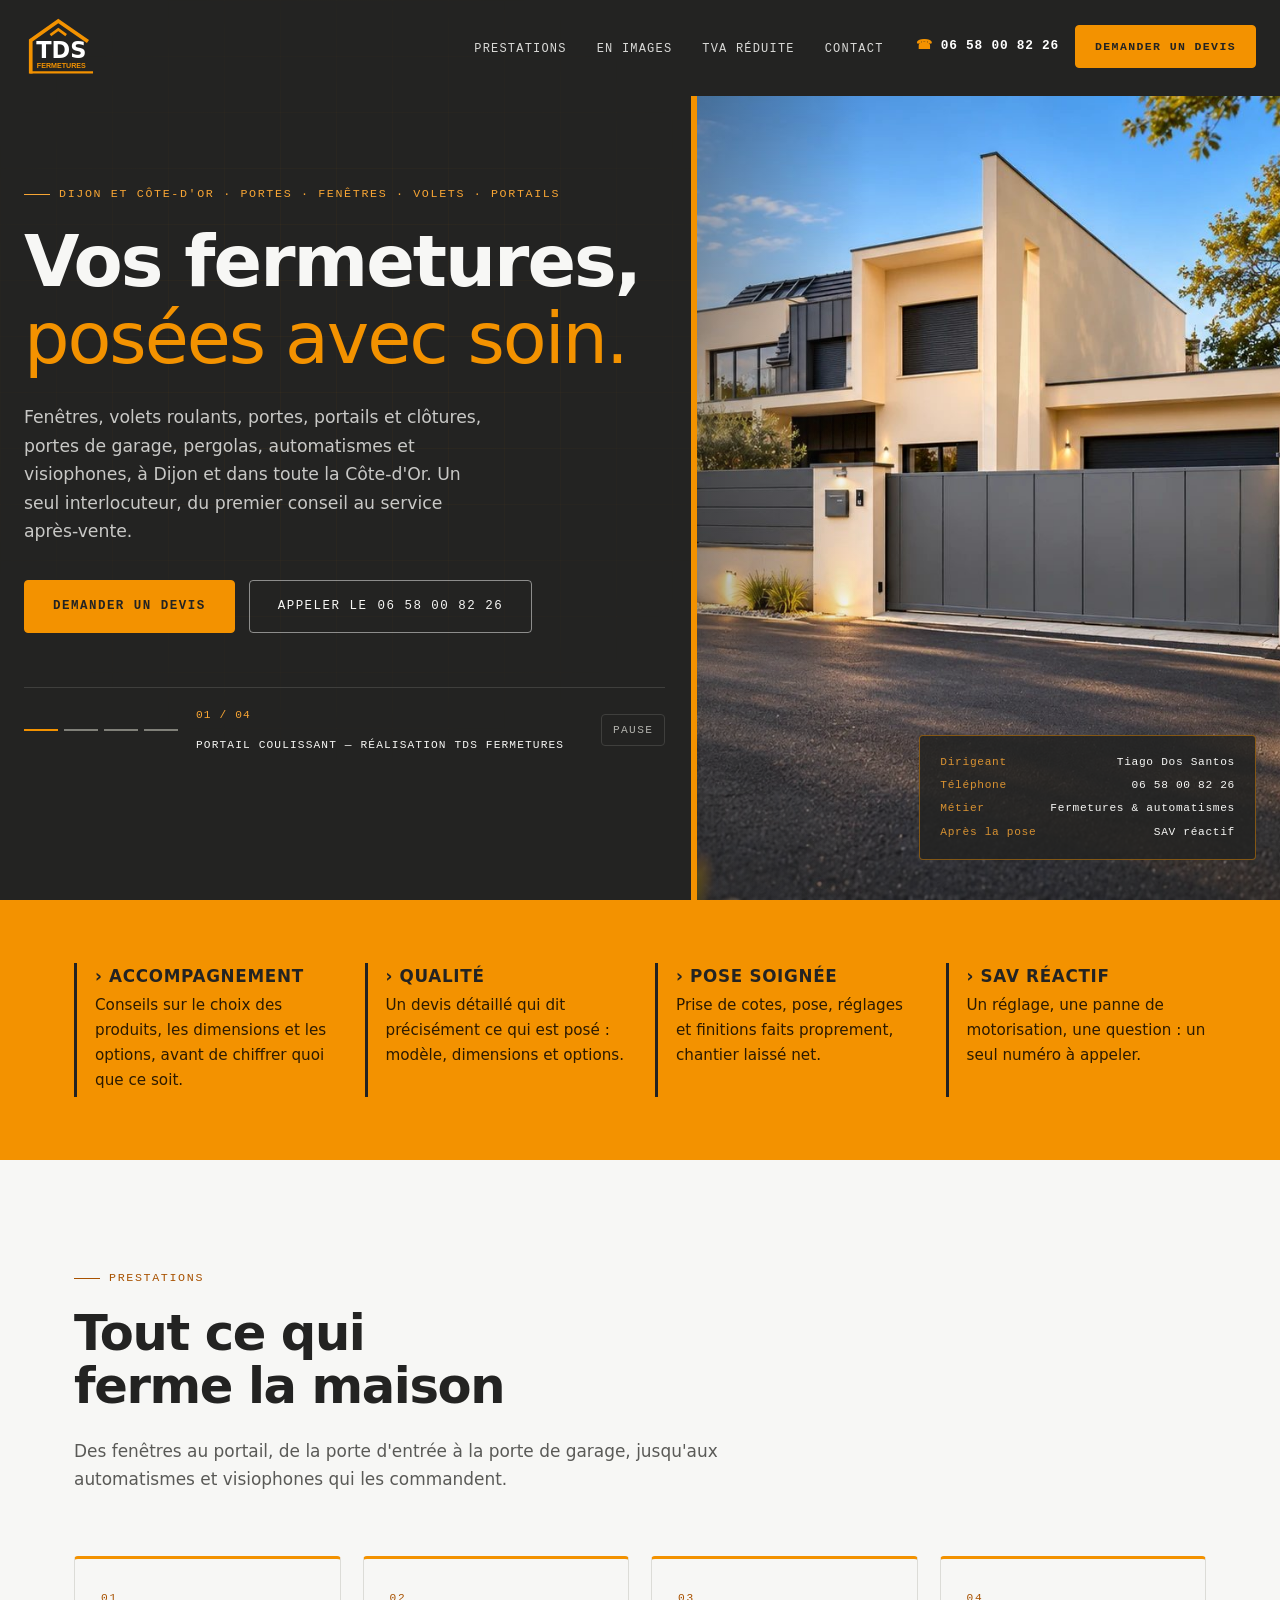
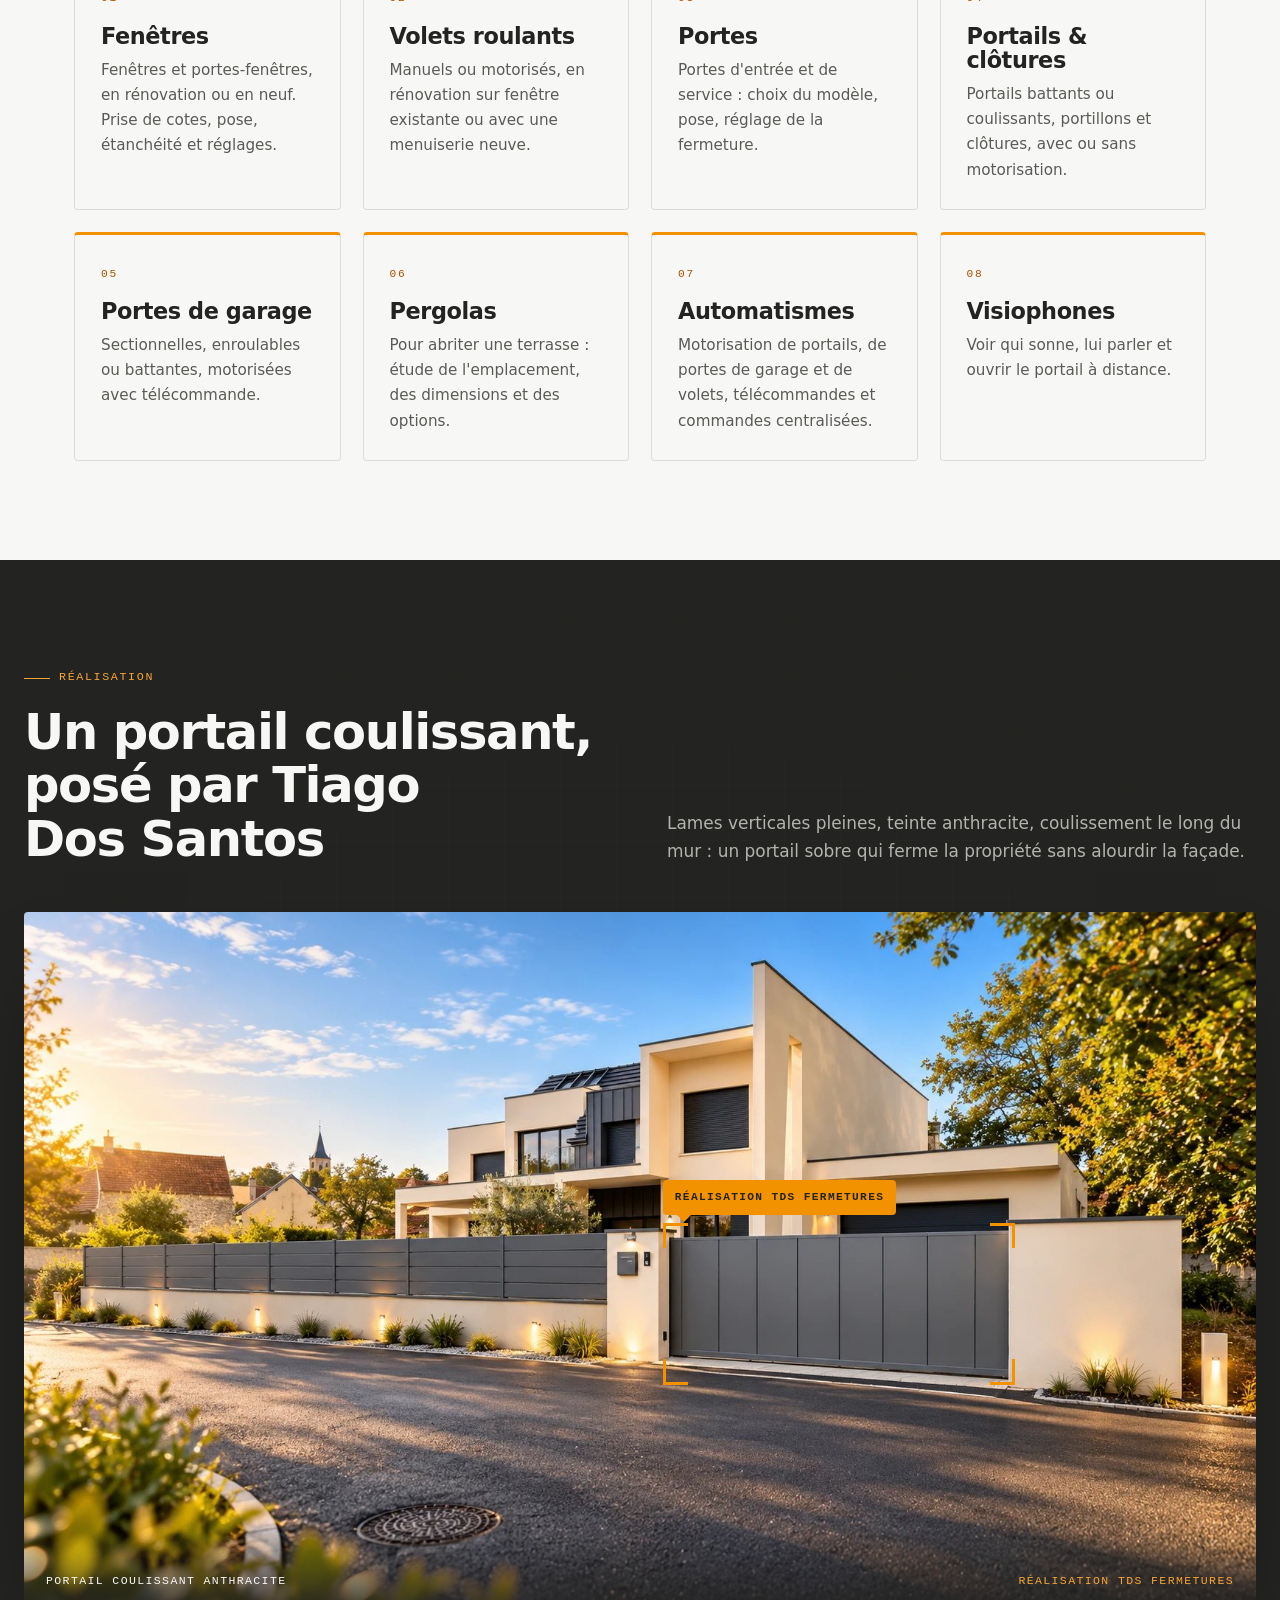
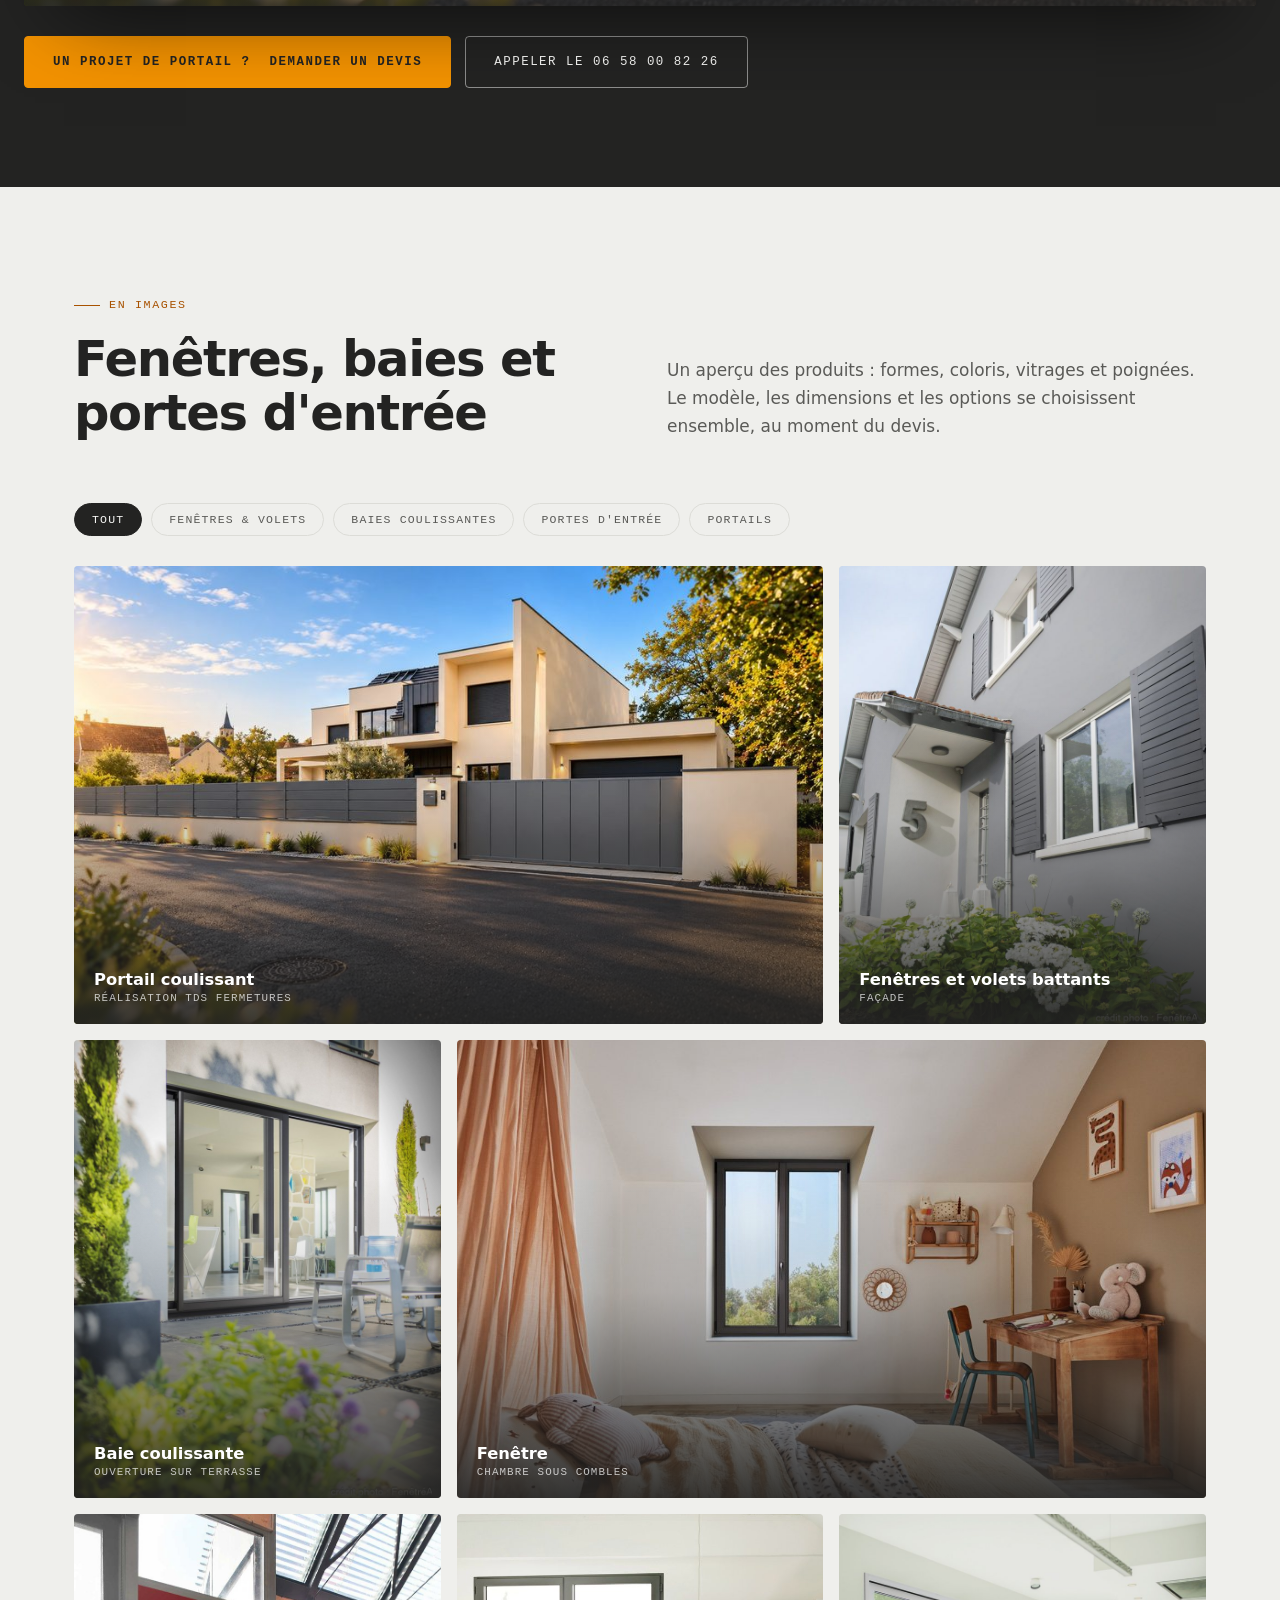
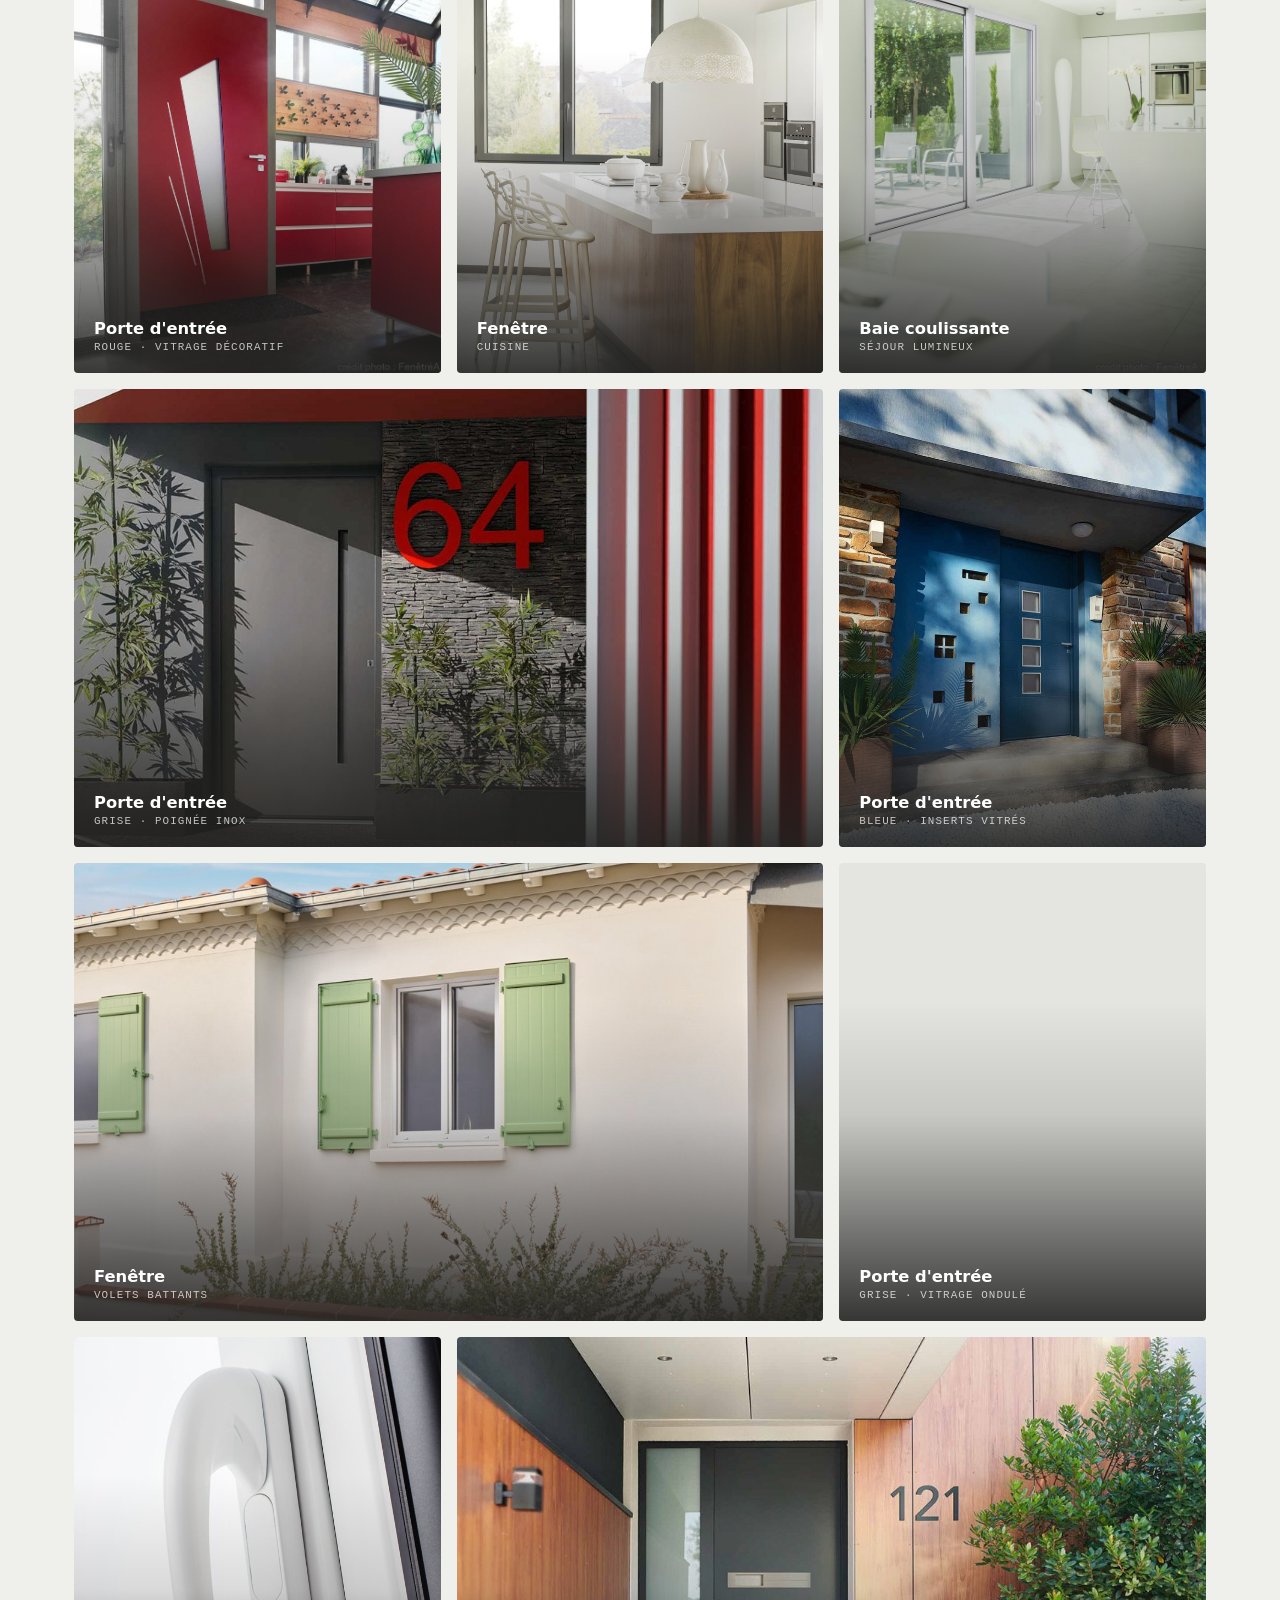
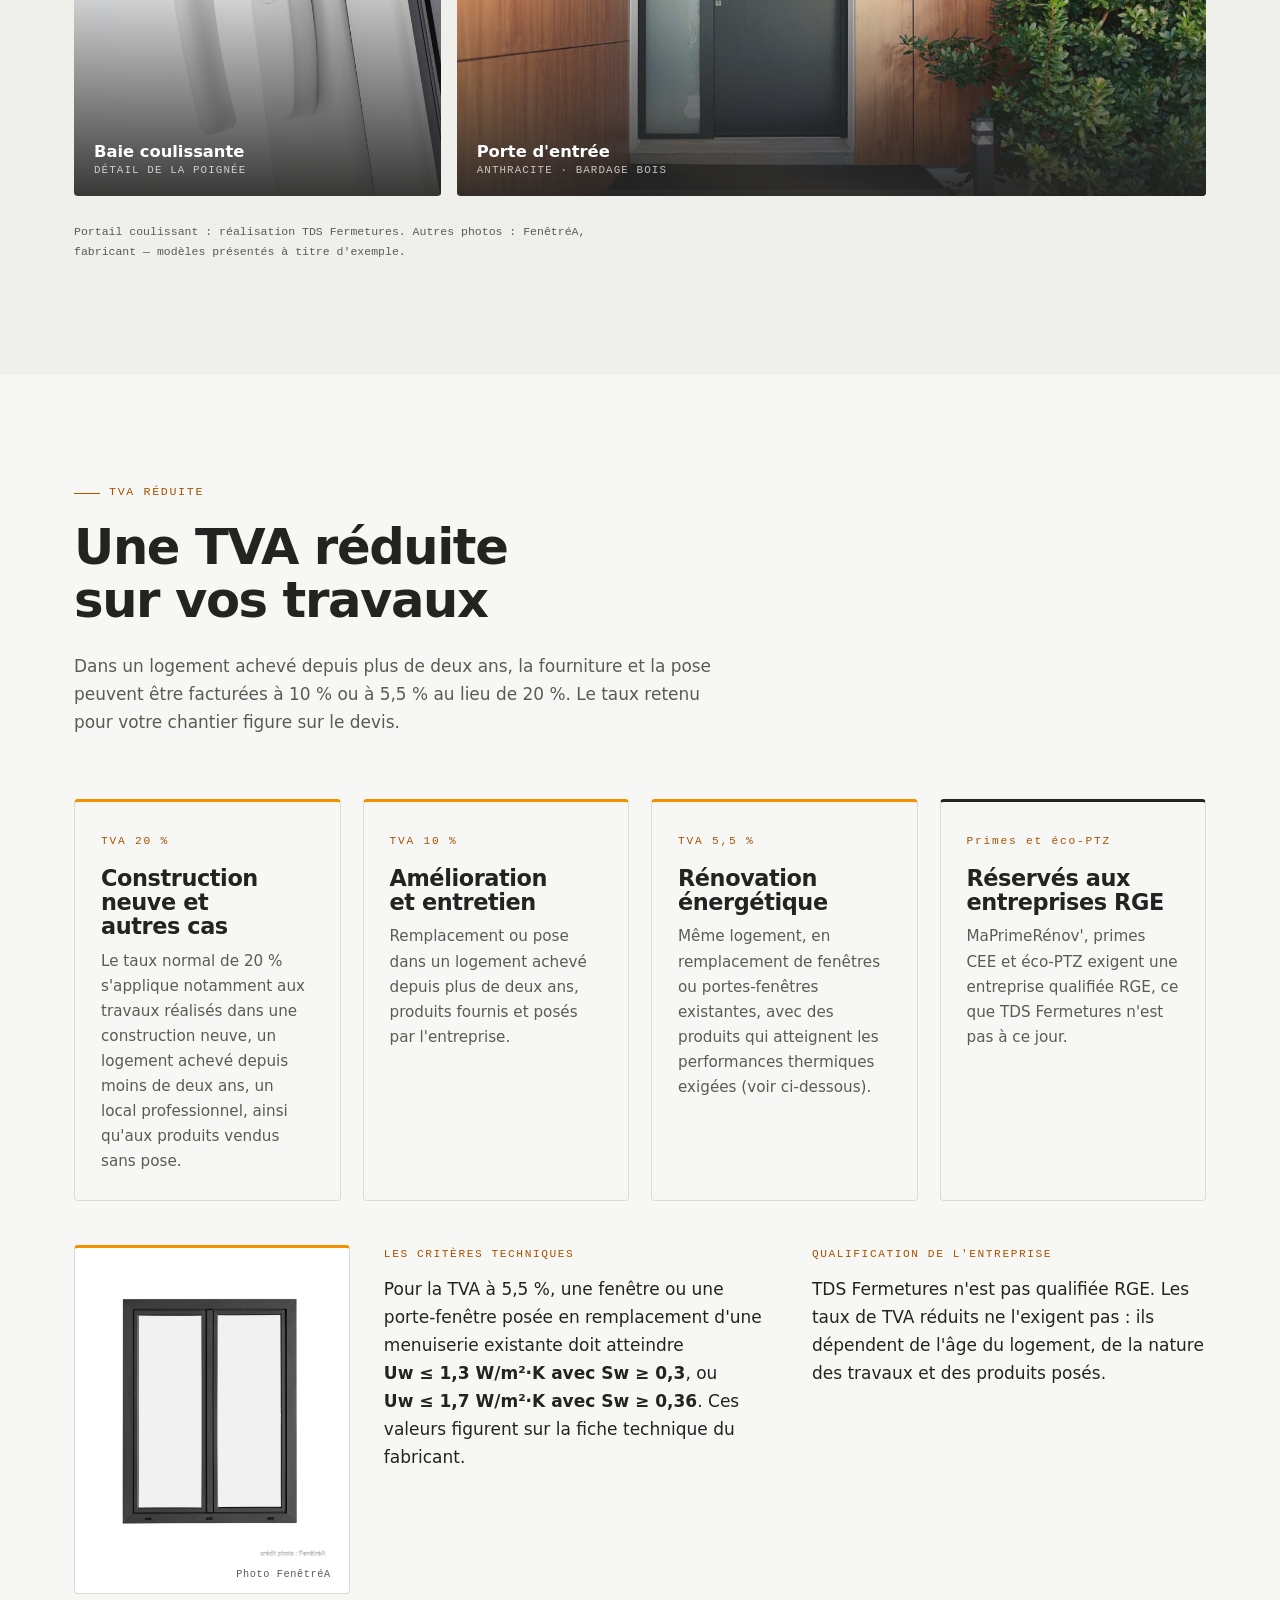
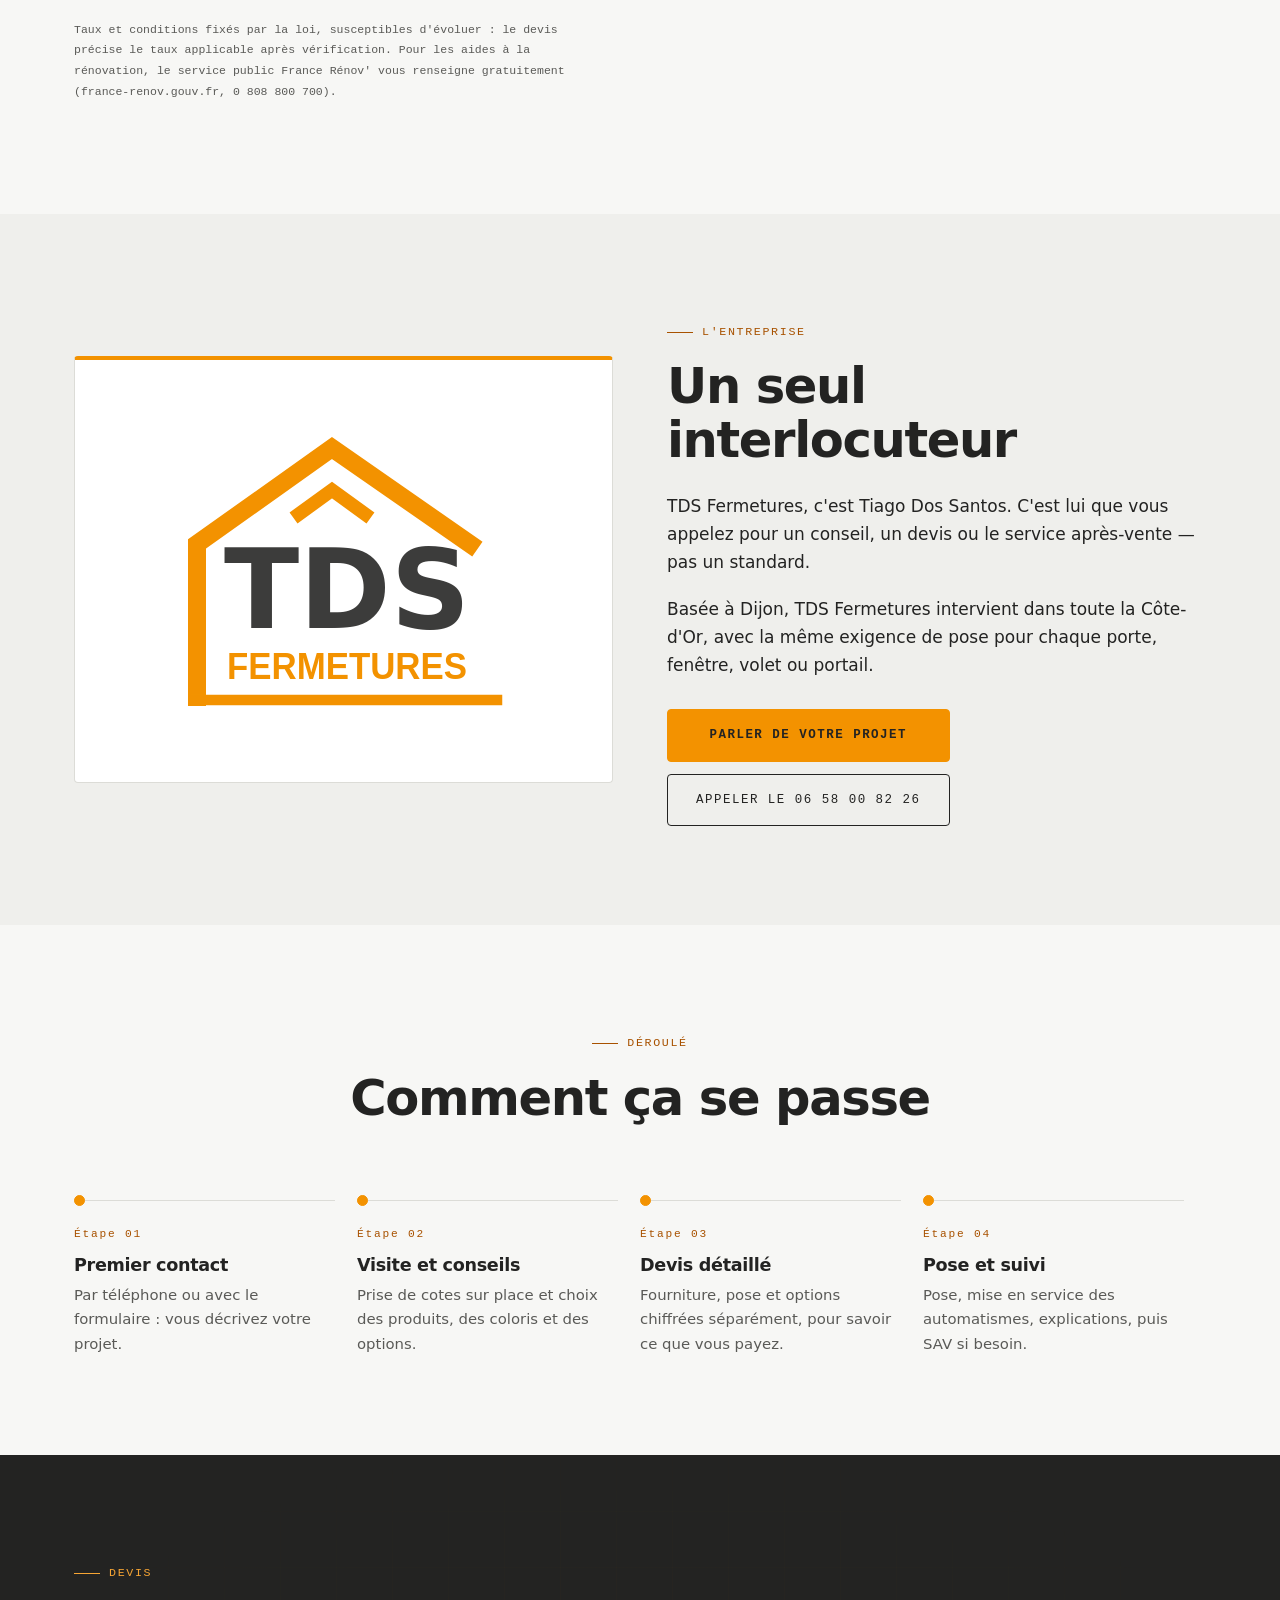
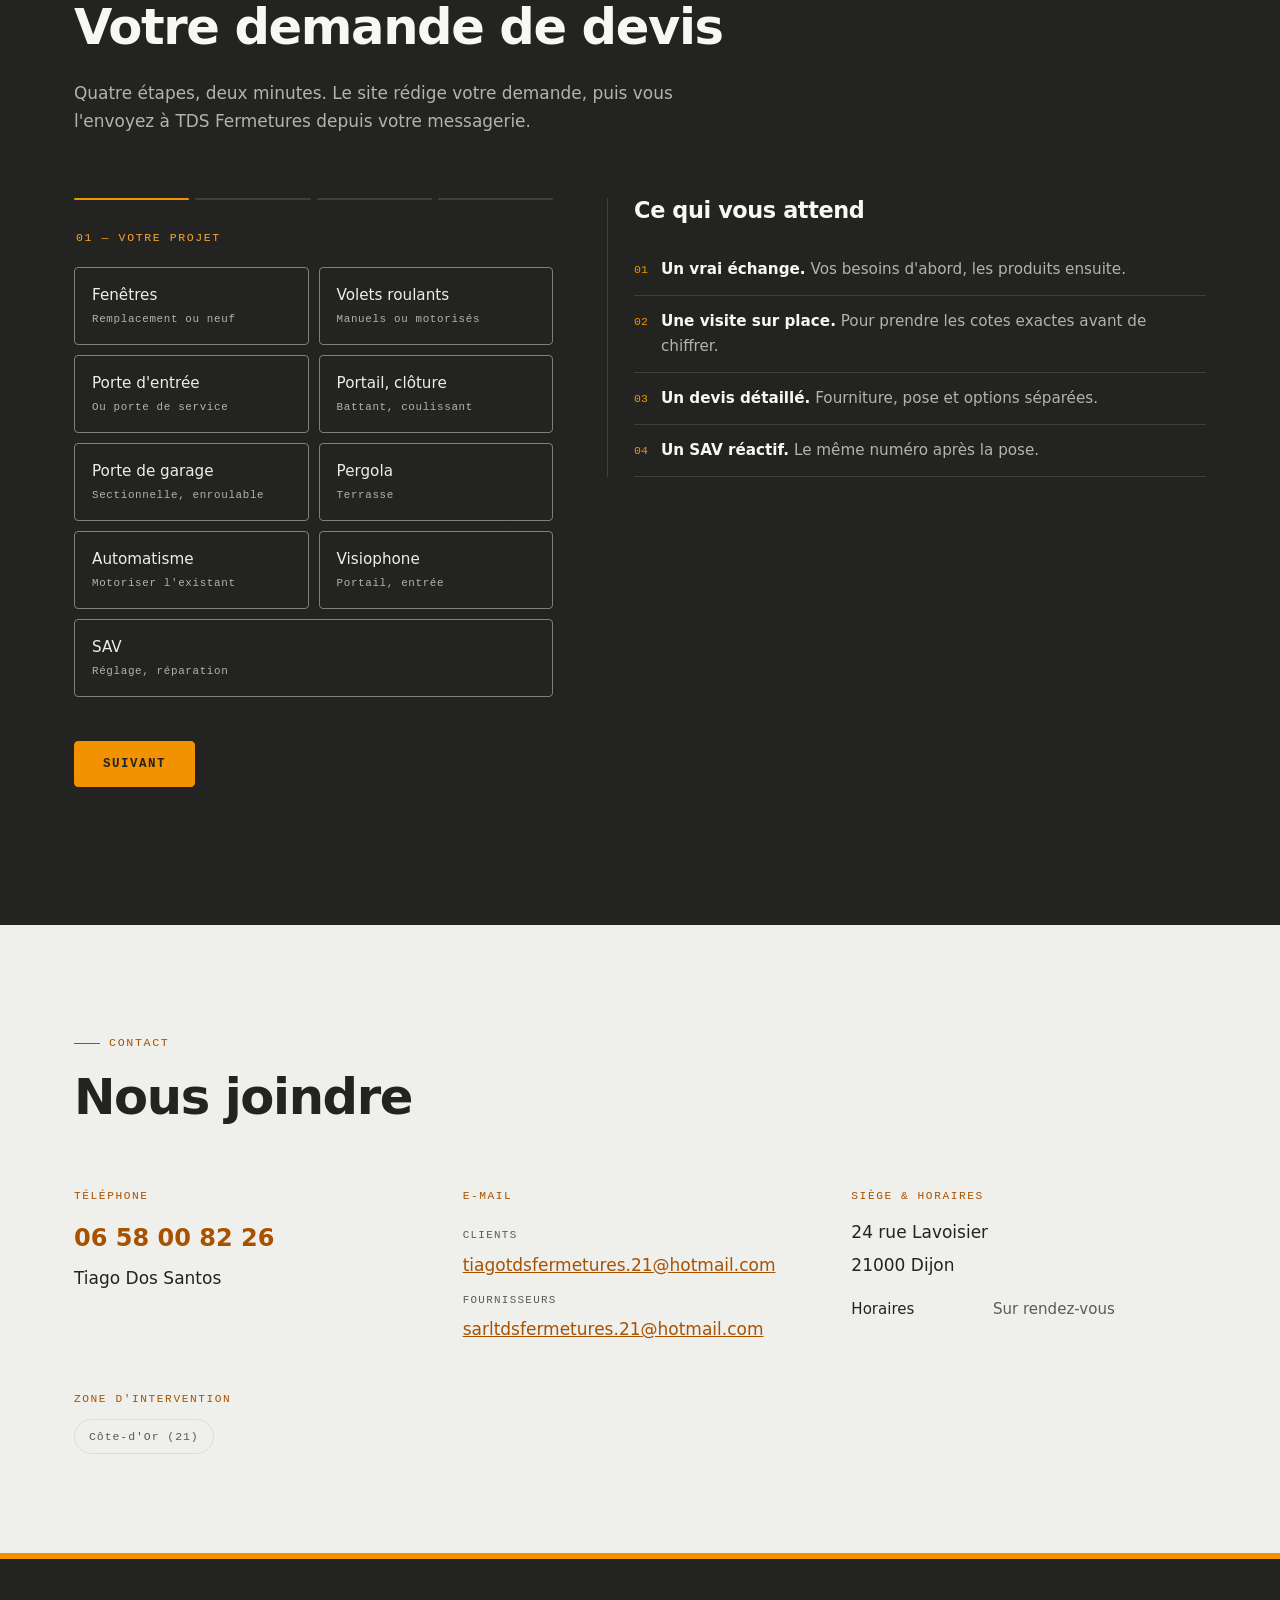
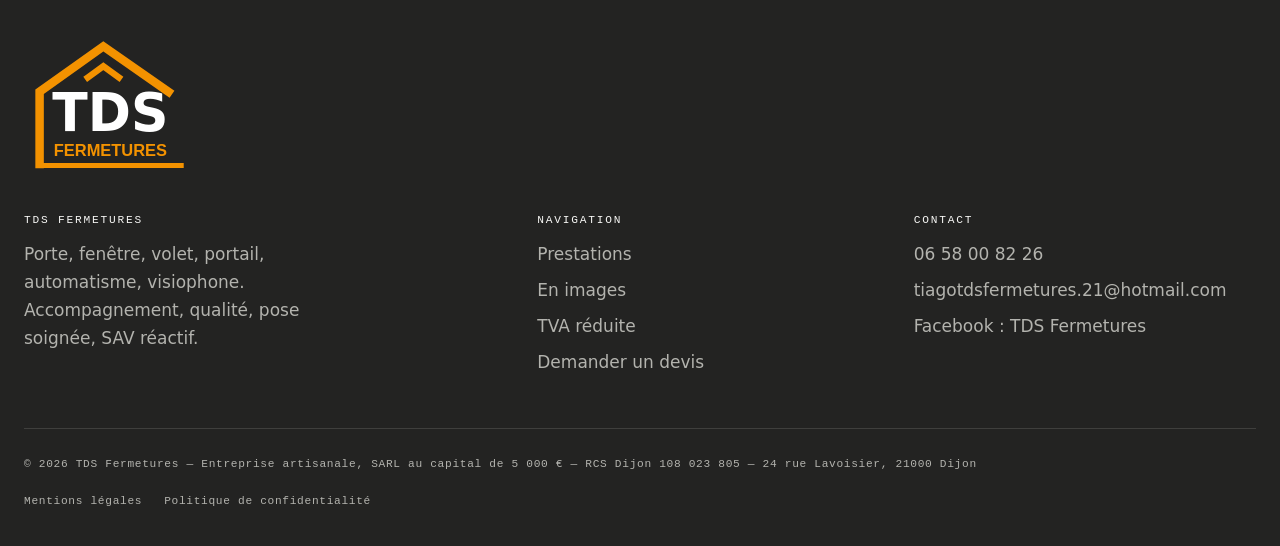
==== index.html @ c4297416 "Site TDS Fermetures Site vitrine statique (HTML, CSS, JavaScript, sans dépendances), repris du dossi" ====
<!DOCTYPE html>
<html lang="fr">
<head>
<meta charset="UTF-8">
<!-- Aucune ressource tierce : scripts, styles et images viennent du site.
     Si un service d'envoi du devis est réactivé (main.js, serviceEnvoi),
     ajouter son adresse à connect-src. -->
<meta http-equiv="Content-Security-Policy" content="default-src 'none'; script-src 'self'; style-src 'self' 'unsafe-inline'; img-src 'self'; connect-src 'self'; base-uri 'none'; form-action 'self'; object-src 'none'">
<meta name="viewport" content="width=device-width, initial-scale=1.0">
<title>Fenêtres, volets, portes et portails à Dijon | TDS Fermetures</title>
<meta name="description" content="Pose de fenêtres, volets roulants, portes, portails et automatismes à Dijon et en Côte-d'Or. Visite sur place et devis détaillé. Tél. 06 58 00 82 26.">
<link rel="canonical" href="https://thibaultlbrt21-glitch.github.io/Template-sites-internets/tds-fermetures/">
<meta property="og:type" content="website">
<meta property="og:site_name" content="TDS Fermetures">
<meta property="og:title" content="TDS Fermetures — Fenêtres, volets, portes et portails à Dijon et en Côte-d'Or">
<meta property="og:description" content="Pose de fenêtres, volets, portes, portails et automatismes à Dijon et en Côte-d'Or. Devis au 06 58 00 82 26.">
<meta property="og:locale" content="fr_FR">
<meta property="og:url" content="https://thibaultlbrt21-glitch.github.io/Template-sites-internets/tds-fermetures/">
<meta property="og:image" content="https://thibaultlbrt21-glitch.github.io/Template-sites-internets/tds-fermetures/assets/images/partage.jpg">
<meta property="og:image:width" content="1200">
<meta property="og:image:height" content="630">
<meta property="og:image:alt" content="TDS Fermetures, Dijon et Côte-d'Or : portail coulissant posé par l'entreprise. 06 58 00 82 26">
<meta name="twitter:card" content="summary_large_image">
<meta name="theme-color" content="#F39200">
<link rel="icon" href="assets/favicon.svg" type="image/svg+xml">
<link rel="apple-touch-icon" href="assets/apple-touch-icon.png">
<link rel="stylesheet" href="assets/css/style.css">
<!-- Sans JavaScript, les blocs qui apparaissent au défilement restent visibles. -->
<noscript><style>.apparait{opacity:1;transform:none}.hero__repere,.devis__pied,.devis__jauge,#formDevis .volet,.burger{display:none}</style></noscript>

<script type="application/ld+json">
{
  "@context": "https://schema.org",
  "@type": "HomeAndConstructionBusiness",
  "name": "TDS Fermetures",
  "description": "Pose de fenêtres, volets roulants, portes, portails et clôtures, portes de garage, pergolas, automatismes et visiophones.",
  "legalName": "TDS FERMETURES",
  "url": "https://thibaultlbrt21-glitch.github.io/Template-sites-internets/tds-fermetures/",
  "logo": "https://thibaultlbrt21-glitch.github.io/Template-sites-internets/tds-fermetures/assets/logo/tds-fermetures.svg",
  "image": "https://thibaultlbrt21-glitch.github.io/Template-sites-internets/tds-fermetures/assets/images/partage.jpg",
  "telephone": "+33658008226",
  "email": "tiagotdsfermetures.21@hotmail.com",
  "vatID": "FR53108023805",
  "address": {
    "@type": "PostalAddress",
    "streetAddress": "24 rue Lavoisier",
    "postalCode": "21000",
    "addressLocality": "Dijon",
    "addressCountry": "FR"
  },
  "areaServed": { "@type": "AdministrativeArea", "name": "Côte-d'Or" },
  "sameAs": ["https://www.facebook.com/share/19ZKpWqVXY/"]
}
</script>
</head>
<body>
<a class="skip-link" href="#principal">Aller au contenu principal</a>

<!-- ===================== EN-TÊTE ===================== -->
<header class="entete" id="entete">
  <div class="wrap-large nav">
    <a href="#principal" class="marque" aria-label="TDS Fermetures — accueil">
      <!-- Logo en ligne : « TDS » prend la couleur du texte de l'en-tête
           (blanc sur la photo, anthracite une fois l'en-tête posé). -->
      <svg class="marque__logo" viewBox="0 0 240 196" aria-hidden="true" focusable="false">
        <g fill="none" stroke="#F39200" stroke-linejoin="miter" stroke-linecap="square">
          <path d="M22 182 V80 L112 16 L204 80" stroke-width="12"/>
          <path d="M90 60 L112 44 L134 60" stroke-width="9"/>
          <path d="M22 184 H222" stroke-width="7"/>
        </g>
        <text x="40" y="136" textLength="164" lengthAdjust="spacingAndGlyphs" font-family="'Arial Black','Segoe UI Black',Impact,system-ui,sans-serif" font-weight="900" font-size="74" fill="currentColor">TDS</text>
        <text x="42" y="170" textLength="160" lengthAdjust="spacingAndGlyphs" font-family="Arial,'Segoe UI',system-ui,sans-serif" font-weight="800" font-size="24" fill="#F39200">FERMETURES</text>
      </svg>
      <span class="sr-only" data-cms="marque.nom">TDS Fermetures</span>
    </a>

    <nav class="nav-principale" aria-label="Navigation principale">
    <ul class="nav-liens">
      <li><a href="#prestations">Prestations</a></li>
      <li><a href="#chantiers">En images</a></li>
      <li><a href="#aides">TVA réduite</a></li>
      <li><a href="#infos">Contact</a></li>
    </ul>
    </nav>

    <div class="nav-actions">
      <a href="tel:+33658008226" class="entete__tel" data-cms="infos.telephone" data-cms-lien="tel">06 58 00 82 26</a>
      <a href="#devis" class="btn btn--sm btn--plein">Demander un devis</a>
      <button class="burger" id="burger" aria-label="Ouvrir le menu" aria-expanded="false" aria-controls="menuMobile">
        <span></span><span></span><span></span>
      </button>
    </div>
  </div>
</header>

<nav class="menu-mobile" id="menuMobile" aria-label="Menu">
  <button class="menu-mobile__fermer" id="fermerMenu">Fermer</button>
  <ul>
    <li><a href="#prestations">Prestations</a></li>
    <li><a href="#chantiers">En images</a></li>
    <li><a href="#aides">TVA réduite</a></li>
    <li><a href="#devis">Devis</a></li>
    <li><a href="#infos">Contact</a></li>
  </ul>
  <a href="#devis" class="btn btn--plein">Demander un devis</a>
  <a href="tel:+33658008226" class="btn btn--clair">Appeler le 06 58 00 82 26</a>
</nav>

<main id="principal">

  <!-- ===================== HERO ===================== -->
  <section class="hero" id="accueil">
    <div class="hero__cadre">
      <div class="grille-plan" aria-hidden="true"></div>

      <!-- Photos de l'accueil, en fondu enchaîné (content/site.json,
           hero.photos). Seule la première se charge avec la page. -->
      <div class="hero__visuel">
        <div class="hero__photos" data-cms-list="hero.photos">
          <figure class="hero__photo est-active" data-legende="Portail coulissant — réalisation TDS Fermetures">
            <img src="assets/images/realisation-portail-coulissant.jpg" alt="Portail coulissant anthracite à lames verticales posé par TDS Fermetures devant une maison contemporaine" style="object-position: 66% 50%;" fetchpriority="high" decoding="async">
          </figure>
          <figure class="hero__photo" data-legende="Fenêtres et volets battants" data-credit="Photo FenêtréA">
            <img data-src="assets/images/fenetre-facade-grise.jpg" alt="Façade grise, fenêtres blanches et volets battants anthracite" decoding="async">
          </figure>
          <figure class="hero__photo" data-legende="Baie coulissante" data-credit="Photo FenêtréA">
            <img data-src="assets/images/baie-coulissante-terrasse.jpg" alt="Grande baie coulissante ouverte sur une terrasse" decoding="async">
          </figure>
          <figure class="hero__photo" data-legende="Porte d'entrée" data-credit="Photo FenêtréA">
            <img data-src="assets/images/porte-grise-vitrage.jpg" alt="Porte d'entrée grise à vitrage ondulé, vue depuis l'intérieur" decoding="async">
          </figure>
        </div>
      </div>

      <div class="wrap-large hero__contenu">
        <span class="annot" data-cms="hero.surtitre">Dijon et Côte-d'Or · Portes · Fenêtres · Volets · Portails</span>
        <h1 id="titrePrincipal" tabindex="-1">
          <span data-cms="hero.titre_1">Vos fermetures,</span>
          <span class="fin" data-cms="hero.titre_2">posées avec soin.</span>
        </h1>
        <p class="hero__texte" data-cms="hero.texte">
          Fenêtres, volets roulants, portes, portails et clôtures, portes de
          garage, pergolas, automatismes et visiophones, à Dijon et dans toute la
          Côte-d'Or. Un seul interlocuteur, du premier conseil au service après-vente.
        </p>
        <div class="hero__actions">
          <a href="#devis" class="btn btn--plein">Demander un devis</a>
          <a href="tel:+33658008226" class="btn btn--clair">Appeler le <span data-cms="infos.telephone">06 58 00 82 26</span></a>
        </div>

        <!-- Repère du diaporama : une jauge par photo, comme celle du devis. -->
        <div class="hero__repere" id="repereAccueil">
          <div class="hero__jauge" role="group" aria-label="Choisir la photo affichée"></div>
          <p class="hero__legende" aria-live="polite">
            <span class="hero__legende-num">01 / 04</span>
            <span class="hero__legende-texte">Portail coulissant — réalisation TDS Fermetures</span>
            <span class="hero__legende-credit" hidden></span>
          </p>
          <button type="button" class="hero__pause">Pause</button>
        </div>
      </div>

      <aside class="cartouche" aria-label="Fiche de l'entreprise">
        <dl>
          <dt>Dirigeant</dt><dd data-cms="cartouche.dirigeant">Tiago Dos Santos</dd>
          <dt>Téléphone</dt><dd data-cms="infos.telephone">06 58 00 82 26</dd>
          <dt>Métier</dt><dd data-cms="cartouche.metier">Fermetures &amp; automatismes</dd>
          <dt>Après la pose</dt><dd data-cms="cartouche.sav">SAV réactif</dd>
        </dl>
      </aside>

    </div>
  </section>

  <!-- ===================== ENGAGEMENTS ===================== -->
  <!-- Les quatre mots de la carte de visite. -->
  <section class="section section--orange" id="engagements" aria-labelledby="titreEngagements">
    <div class="wrap">
      <h2 class="sr-only" id="titreEngagements">Nos engagements</h2>
      <div class="engagements apparait" data-cms-list="engagements">
        <div class="engagement">
          <h3>Accompagnement</h3>
          <p>Conseils sur le choix des produits, les dimensions et les options, avant de chiffrer quoi que ce soit.</p>
        </div>
        <div class="engagement">
          <h3>Qualité</h3>
          <p>Un devis détaillé qui dit précisément ce qui est posé : modèle, dimensions et options.</p>
        </div>
        <div class="engagement">
          <h3>Pose soignée</h3>
          <p>Prise de cotes, pose, réglages et finitions faits proprement, chantier laissé net.</p>
        </div>
        <div class="engagement">
          <h3>SAV réactif</h3>
          <p>Un réglage, une panne de motorisation, une question : un seul numéro à appeler.</p>
        </div>
      </div>
    </div>
  </section>

  <!-- ===================== PRESTATIONS ===================== -->
  <section class="section" id="prestations">
    <div class="wrap">
      <div class="tete">
        <span class="annot apparait">Prestations</span>
        <h2 class="apparait d1" data-cms="prestations.titre">Tout ce qui ferme la maison</h2>
        <p class="apparait d1" data-cms="prestations.texte">
          Des fenêtres au portail, de la porte d'entrée à la porte de garage,
          jusqu'aux automatismes et visiophones qui les commandent.
        </p>
      </div>

      <div class="metiers metiers--quatre apparait d1" data-cms-list="prestations.liste">
        <article class="metier" data-tilt>
          <div class="metier__profondeur">
            <span class="metier__num">01</span>
            <h3>Fenêtres</h3>
            <p>Fenêtres et portes-fenêtres, en rénovation ou en neuf. Prise de cotes, pose, étanchéité et réglages.</p>
          </div>
        </article>
        <article class="metier" data-tilt>
          <div class="metier__profondeur">
            <span class="metier__num">02</span>
            <h3>Volets roulants</h3>
            <p>Manuels ou motorisés, en rénovation sur fenêtre existante ou avec une menuiserie neuve.</p>
          </div>
        </article>
        <article class="metier" data-tilt>
          <div class="metier__profondeur">
            <span class="metier__num">03</span>
            <h3>Portes</h3>
            <p>Portes d'entrée et de service : choix du modèle, pose, réglage de la fermeture.</p>
          </div>
        </article>
        <article class="metier" data-tilt>
          <div class="metier__profondeur">
            <span class="metier__num">04</span>
            <h3>Portails &amp; clôtures</h3>
            <p>Portails battants ou coulissants, portillons et clôtures, avec ou sans motorisation.</p>
          </div>
        </article>
        <article class="metier" data-tilt>
          <div class="metier__profondeur">
            <span class="metier__num">05</span>
            <h3>Portes de garage</h3>
            <p>Sectionnelles, enroulables ou battantes, motorisées avec télécommande.</p>
          </div>
        </article>
        <article class="metier" data-tilt>
          <div class="metier__profondeur">
            <span class="metier__num">06</span>
            <h3>Pergolas</h3>
            <p>Pour abriter une terrasse : étude de l'emplacement, des dimensions et des options.</p>
          </div>
        </article>
        <article class="metier" data-tilt>
          <div class="metier__profondeur">
            <span class="metier__num">07</span>
            <h3>Automatismes</h3>
            <p>Motorisation de portails, de portes de garage et de volets, télécommandes et commandes centralisées.</p>
          </div>
        </article>
        <article class="metier" data-tilt>
          <div class="metier__profondeur">
            <span class="metier__num">08</span>
            <h3>Visiophones</h3>
            <p>Voir qui sonne, lui parler et ouvrir le portail à distance.</p>
          </div>
        </article>
      </div>
    </div>
  </section>

  <!-- ===================== RÉALISATION ===================== -->
  <!-- Première réalisation de TDS Fermetures (portail posé et photographié
       par l'entreprise). Le panneau à lames coulisse comme un portail
       pour dévoiler la photo, puis un cadre orange désigne l'ouvrage.
       Sans JavaScript ou en mouvement réduit : la photo et le cadre
       s'affichent directement. -->
  <section class="section section--encre rea" id="realisation" aria-labelledby="titreRealisation">
    <div class="grille-plan" aria-hidden="true"></div>
    <div class="wrap-large">
      <div class="tete tete--large rea__tete">
        <div>
          <span class="annot apparait">Réalisation</span>
          <h2 class="apparait d1" id="titreRealisation" data-cms="realisation.titre">Un portail coulissant, posé par Tiago Dos Santos</h2>
        </div>
        <p class="apparait d1" data-cms="realisation.texte">
          Lames verticales pleines, teinte anthracite, coulissement le long du
          mur : un portail sobre qui ferme la propriété sans alourdir la façade.
        </p>
      </div>

      <figure class="rea__figure" id="figureRealisation">
        <div class="rea__photo">
        <img src="assets/images/realisation-portail-coulissant.jpg"
             srcset="assets/images/realisation-portail-coulissant-960.jpg 960w, assets/images/realisation-portail-coulissant.jpg 1672w"
             sizes="(max-width: 1440px) 100vw, 1392px"
             data-cms-image="realisation.image" data-cms="realisation.alt" data-cms-attr="alt"
             alt="Portail coulissant anthracite à lames verticales posé par TDS Fermetures devant une maison contemporaine"
             width="1672" height="941" loading="lazy" decoding="async">
        <div class="rea__cadre" id="cadreRealisation" style="left:52.5%;top:45.9%;width:27.3%;height:21.1%;" aria-hidden="true">
          <i></i><i></i><i></i><i></i>
          <span class="rea__etiquette" data-cms="realisation.etiquette">Réalisation TDS Fermetures</span>
        </div>
        <div class="rea__portail" aria-hidden="true">
          <span class="rea__poignee"></span>
          <span class="rea__marque">TDS Fermetures</span>
        </div>
        </div>
        <figcaption class="rea__legende">
          <span data-cms="realisation.legende">Portail coulissant anthracite</span>
          <span>Réalisation TDS Fermetures</span>
        </figcaption>
      </figure>

      <div class="rea__actions apparait">
        <a href="#devis" class="btn btn--plein"><span class="rea__cta-long">Un projet de portail ?&nbsp;</span>Demander un devis</a>
        <a href="tel:+33658008226" class="btn btn--clair">Appeler le 06 58 00 82 26</a>
      </div>
    </div>
  </section>

  <!-- ===================== EN IMAGES ===================== -->
  <!-- Photos du fabricant FenêtréA, fournies par TDS Fermetures. Ce ne sont
       pas des chantiers de l'entreprise : la mention sous la galerie le dit.
       Les photos de chantiers viendront s'ajouter dans content/site.json. -->
  <section class="section section--papier2" id="chantiers">
    <div class="wrap">
      <div class="tete tete--large">
        <div>
          <span class="annot apparait">En images</span>
          <h2 class="apparait d1" data-cms="chantiers.titre">Fenêtres, baies et portes d'entrée</h2>
        </div>
        <p class="apparait d1" data-cms="chantiers.texte">
          Un aperçu des produits : formes, coloris, vitrages et poignées. Le modèle,
          les dimensions et les options se choisissent ensemble, au moment du devis.
        </p>
      </div>

      <div class="filtres apparait d1" role="group" aria-label="Filtrer les photos">
        <button type="button" class="filtre" data-filtre="tout" aria-pressed="true">Tout</button>
        <button type="button" class="filtre" data-filtre="fermetures" aria-pressed="false">Fenêtres &amp; volets</button>
        <button type="button" class="filtre" data-filtre="coulissants" aria-pressed="false">Baies coulissantes</button>
        <button type="button" class="filtre" data-filtre="portes" aria-pressed="false">Portes d'entrée</button>
        <button type="button" class="filtre" data-filtre="exterieur" aria-pressed="false">Portails</button>
      </div>

      <div class="galerie apparait d2" id="galerie" data-cms-list="chantiers.ouvrages">
        <button type="button" data-format="paysage" class="oeuvre oeuvre--paysage" data-categorie="exterieur" data-credit="Réalisation TDS Fermetures">
          <img src="assets/images/realisation-portail-coulissant-960.jpg" alt="Portail coulissant anthracite à lames verticales posé par TDS Fermetures" style="object-position: 66% 50%;" loading="lazy" decoding="async">
          <span class="oeuvre__voile">
            <span class="oeuvre__titre">Portail coulissant</span>
            <span class="oeuvre__meta">Réalisation TDS Fermetures</span>
          </span>
        </button>
        <button type="button" data-format="portrait" class="oeuvre" data-categorie="fermetures" data-credit="Photo FenêtréA">
          <img src="assets/images/fenetre-facade-grise.jpg" alt="Façade grise, fenêtres blanches et volets battants anthracite" loading="lazy" decoding="async">
          <span class="oeuvre__voile">
            <span class="oeuvre__titre">Fenêtres et volets battants</span>
            <span class="oeuvre__meta">Façade</span>
          </span>
        </button>
        <button type="button" data-format="portrait" class="oeuvre" data-categorie="coulissants" data-credit="Photo FenêtréA">
          <img src="assets/images/baie-coulissante-terrasse.jpg" alt="Grande baie coulissante ouverte sur une terrasse fleurie" loading="lazy" decoding="async">
          <span class="oeuvre__voile">
            <span class="oeuvre__titre">Baie coulissante</span>
            <span class="oeuvre__meta">Ouverture sur terrasse</span>
          </span>
        </button>
        <button type="button" data-format="paysage" class="oeuvre oeuvre--paysage" data-categorie="fermetures" data-credit="Photo FenêtréA">
          <img src="assets/images/fenetre-chambre.jpg" alt="Fenêtre à cadre noir dans une chambre sous combles" loading="lazy" decoding="async">
          <span class="oeuvre__voile">
            <span class="oeuvre__titre">Fenêtre</span>
            <span class="oeuvre__meta">Chambre sous combles</span>
          </span>
        </button>
        <button type="button" data-format="portrait" class="oeuvre" data-categorie="portes" data-credit="Photo FenêtréA">
          <img src="assets/images/porte-rouge.jpg" alt="Porte d&#39;entrée rouge avec vitrage décoratif, vue depuis l&#39;intérieur" loading="lazy" decoding="async">
          <span class="oeuvre__voile">
            <span class="oeuvre__titre">Porte d&#39;entrée</span>
            <span class="oeuvre__meta">Rouge · vitrage décoratif</span>
          </span>
        </button>
        <button type="button" data-format="portrait" class="oeuvre" data-categorie="fermetures" data-credit="Photo FenêtréA">
          <img src="assets/images/fenetre-cuisine.jpg" alt="Fenêtre à cadre noir au-dessus d&#39;un îlot de cuisine" loading="lazy" decoding="async">
          <span class="oeuvre__voile">
            <span class="oeuvre__titre">Fenêtre</span>
            <span class="oeuvre__meta">Cuisine</span>
          </span>
        </button>
        <button type="button" data-format="paysage" class="oeuvre oeuvre--paysage" data-categorie="portes" data-credit="Photo FenêtréA">
          <img src="assets/images/porte-grise-inox.jpg" alt="Porte d&#39;entrée grise avec longue poignée inox, entrée de maison contemporaine" loading="lazy" decoding="async">
          <span class="oeuvre__voile">
            <span class="oeuvre__titre">Porte d&#39;entrée</span>
            <span class="oeuvre__meta">Grise · poignée inox</span>
          </span>
        </button>
        <button type="button" data-format="portrait" class="oeuvre" data-categorie="coulissants" data-credit="Photo FenêtréA">
          <img src="assets/images/baie-coulissante-sejour.jpg" alt="Baie coulissante blanche entre un séjour lumineux et le jardin" loading="lazy" decoding="async">
          <span class="oeuvre__voile">
            <span class="oeuvre__titre">Baie coulissante</span>
            <span class="oeuvre__meta">Séjour lumineux</span>
          </span>
        </button>
        <button type="button" data-format="portrait" class="oeuvre" data-categorie="portes" data-credit="Photo FenêtréA">
          <img src="assets/images/porte-bleue.jpg" alt="Porte d&#39;entrée bleue à petits inserts vitrés, façade en pierre" loading="lazy" decoding="async">
          <span class="oeuvre__voile">
            <span class="oeuvre__titre">Porte d&#39;entrée</span>
            <span class="oeuvre__meta">Bleue · inserts vitrés</span>
          </span>
        </button>
        <button type="button" data-format="paysage" class="oeuvre oeuvre--paysage" data-categorie="fermetures" data-credit="Photo FenêtréA">
          <img src="assets/images/fenetre-facade-volets.jpg" alt="Fenêtre blanche encadrée de volets battants verts sur une façade claire" loading="lazy" decoding="async">
          <span class="oeuvre__voile">
            <span class="oeuvre__titre">Fenêtre</span>
            <span class="oeuvre__meta">Volets battants</span>
          </span>
        </button>
        <button type="button" data-format="portrait" class="oeuvre" data-categorie="portes" data-credit="Photo FenêtréA">
          <img src="assets/images/porte-grise-vitrage.jpg" alt="Porte d&#39;entrée grise à vitrage ondulé, vue depuis l&#39;intérieur" loading="lazy" decoding="async">
          <span class="oeuvre__voile">
            <span class="oeuvre__titre">Porte d&#39;entrée</span>
            <span class="oeuvre__meta">Grise · vitrage ondulé</span>
          </span>
        </button>
        <button type="button" data-format="portrait" class="oeuvre" data-categorie="coulissants" data-credit="Photo FenêtréA">
          <img src="assets/images/baie-coulissante-poignee.jpg" alt="Gros plan sur la poignée blanche d&#39;une baie coulissante" loading="lazy" decoding="async">
          <span class="oeuvre__voile">
            <span class="oeuvre__titre">Baie coulissante</span>
            <span class="oeuvre__meta">Détail de la poignée</span>
          </span>
        </button>
        <button type="button" data-format="paysage" class="oeuvre oeuvre--paysage" data-categorie="portes" data-credit="Photo FenêtréA">
          <img src="assets/images/porte-anthracite-bois.jpg" alt="Porte d&#39;entrée anthracite entre deux pans de bardage bois" loading="lazy" decoding="async">
          <span class="oeuvre__voile">
            <span class="oeuvre__titre">Porte d&#39;entrée</span>
            <span class="oeuvre__meta">Anthracite · bardage bois</span>
          </span>
        </button>
      </div>

      <p class="note-honnete apparait" data-cms="chantiers.mention" data-cms-optional>
        Portail coulissant : réalisation TDS Fermetures. Autres photos : FenêtréA,
        fabricant — modèles présentés à titre d'exemple.
      </p>
    </div>
  </section>

  <!-- ===================== TVA RÉDUITE ===================== -->
  <!-- TDS Fermetures n'est pas qualifiée RGE : la section parle des taux de
       TVA, qui n'exigent pas de RGE, et dit clairement que les primes ne sont
       pas mobilisables. -->
  <section class="section" id="aides">
    <div class="wrap">
      <div class="tete">
        <span class="annot apparait">TVA réduite</span>
        <h2 class="apparait d1" data-cms="aides.titre">Une TVA réduite sur vos travaux</h2>
        <p class="apparait d1" data-cms="aides.texte">
          Dans un logement achevé depuis plus de deux ans, la fourniture et la pose
          peuvent être facturées à 10 % ou à 5,5 % au lieu de 20 %. Le taux retenu
          pour votre chantier figure sur le devis.
        </p>
      </div>

      <div class="metiers metiers--quatre apparait d1" data-cms-list="aides.dispositifs">
        <article class="metier" data-tilt>
          <div class="metier__profondeur">
            <span class="metier__num">TVA 20 %</span>
            <h3>Construction neuve et autres cas</h3>
            <p>Le taux normal de 20 % s'applique notamment aux travaux réalisés dans une construction neuve, un logement achevé depuis moins de deux ans, un local professionnel, ainsi qu'aux produits vendus sans pose.</p>
          </div>
        </article>
        <article class="metier" data-tilt>
          <div class="metier__profondeur">
            <span class="metier__num">TVA 10 %</span>
            <h3>Amélioration et entretien</h3>
            <p>Remplacement ou pose dans un logement achevé depuis plus de deux ans, produits fournis et posés par l'entreprise.</p>
          </div>
        </article>
        <article class="metier" data-tilt>
          <div class="metier__profondeur">
            <span class="metier__num">TVA 5,5 %</span>
            <h3>Rénovation énergétique</h3>
            <p>Même logement, en remplacement de fenêtres ou portes-fenêtres existantes, avec des produits qui atteignent les performances thermiques exigées (voir ci‑dessous).</p>
          </div>
        </article>
        <article class="metier" data-tilt>
          <div class="metier__profondeur">
            <span class="metier__num">Primes et éco‑PTZ</span>
            <h3>Réservés aux entreprises RGE</h3>
            <p>MaPrimeRénov', primes CEE et éco‑PTZ exigent une entreprise qualifiée RGE, ce que TDS Fermetures n'est pas à ce jour.</p>
          </div>
        </article>
      </div>

      <div class="aides__detail apparait d2">
        <figure class="aides__produit">
          <img src="assets/images/fenetre-deux-vantaux.jpg" alt="Fenêtre deux vantaux à cadre noir, vue de l'extérieur" width="816" height="1000" loading="lazy" decoding="async">
          <figcaption>Photo FenêtréA</figcaption>
        </figure>
        <div>
          <span class="bloc-info__label">Les critères techniques</span>
          <p>
            Pour la TVA à 5,5 %, une fenêtre ou une porte-fenêtre posée en
            remplacement d'une menuiserie existante doit atteindre
            <strong>Uw ≤ 1,3 W/m²·K avec Sw ≥ 0,3</strong>, ou
            <strong>Uw ≤ 1,7 W/m²·K avec Sw ≥ 0,36</strong>. Ces valeurs figurent
            sur la fiche technique du fabricant.
          </p>
        </div>
        <div>
          <span class="bloc-info__label">Qualification de l'entreprise</span>
          <p data-cms="aides.qualification">
            TDS Fermetures n'est pas qualifiée RGE. Les taux de TVA réduits ne
            l'exigent pas : ils dépendent de l'âge du logement, de la nature des travaux et des produits posés.
          </p>
        </div>
      </div>

      <p class="note-honnete apparait" data-cms="aides.mention">
        Taux et conditions fixés par la loi, susceptibles d'évoluer : le devis
        précise le taux applicable après vérification. Pour les aides à la
        rénovation, le service public France Rénov' vous renseigne gratuitement
        (france-renov.gouv.fr, 0 808 800 700).
      </p>
    </div>
  </section>

  <!-- ===================== L'ENTREPRISE ===================== -->
  <section class="section section--papier2" id="entreprise">
    <div class="wrap" style="display:grid;grid-template-columns:1fr 1fr;gap:54px;align-items:center;" data-split>
      <figure class="apparait entreprise__logo" style="margin:0;">
        <img src="assets/logo/tds-fermetures.svg" data-cms-image="images.entreprise"
             alt="Logo TDS Fermetures" width="240" height="196" loading="lazy" decoding="async">
      </figure>
      <div>
        <span class="annot apparait">L'entreprise</span>
        <h2 class="apparait d1" data-cms="entreprise.titre">Un seul interlocuteur</h2>
        <p class="apparait d1" data-cms="entreprise.paragraphe_1">
          TDS Fermetures, c'est Tiago Dos Santos. C'est lui que vous appelez pour
          un conseil, un devis ou le service après-vente — pas un standard.
        </p>
        <p class="apparait d2" data-cms="entreprise.paragraphe_2">
          Basée à Dijon, TDS Fermetures intervient dans toute la Côte-d'Or, avec
          la même exigence de pose pour chaque porte, fenêtre, volet ou portail.
        </p>
        <div class="apparait d2 entreprise__actions" style="margin-top:30px;display:grid;grid-template-columns:minmax(0,max-content);gap:12px;">
          <a href="#devis" class="btn btn--plein">Parler de votre projet</a>
          <a href="tel:+33658008226" class="btn">Appeler le 06 58 00 82 26</a>
        </div>
      </div>
    </div>
  </section>

  <!-- ===================== DÉROULÉ ===================== -->
  <section class="section">
    <div class="wrap">
      <div class="tete tete--centre">
        <span class="annot apparait">Déroulé</span>
        <h2 class="apparait d1" data-cms="processus.titre">Comment ça se passe</h2>
      </div>
      <div class="etapes apparait d1" data-cms-list="processus.etapes">
        <div class="etape">
          <span class="etape__num">Étape 01</span>
          <h3>Premier contact</h3>
          <p>Par téléphone ou avec le formulaire : vous décrivez votre projet.</p>
        </div>
        <div class="etape">
          <span class="etape__num">Étape 02</span>
          <h3>Visite et conseils</h3>
          <p>Prise de cotes sur place et choix des produits, des coloris et des options.</p>
        </div>
        <div class="etape">
          <span class="etape__num">Étape 03</span>
          <h3>Devis détaillé</h3>
          <p>Fourniture, pose et options chiffrées séparément, pour savoir ce que vous payez.</p>
        </div>
        <div class="etape">
          <span class="etape__num">Étape 04</span>
          <h3>Pose et suivi</h3>
          <p>Pose, mise en service des automatismes, explications, puis SAV si besoin.</p>
        </div>
      </div>
    </div>
  </section>

  <!-- ===================== DEVIS ===================== -->
  <section class="section section--encre" id="devis">
    <div class="grille-plan" aria-hidden="true"></div>
    <div class="wrap">
      <div class="tete">
        <span class="annot apparait">Devis</span>
        <h2 class="apparait d1" data-cms="devis.titre">Votre demande de devis</h2>
        <p class="apparait d1" data-cms="devis.texte">
          Quatre étapes, deux minutes. Le site rédige votre demande, puis vous
          l'envoyez à TDS Fermetures depuis votre messagerie.
        </p>
      </div>

      <div class="devis">
        <form id="formDevis" class="apparait d1" novalidate>
          <noscript><p class="devis__note">Ce formulaire a besoin de JavaScript : appelez le 06 58 00 82 26 ou écrivez à <a href="mailto:tiagotdsfermetures.21@hotmail.com">tiagotdsfermetures.21@hotmail.com</a>.</p></noscript>
          <div class="devis__jauge" aria-hidden="true">
            <span class="est-faite"></span><span></span><span></span><span></span>
          </div>
          <p id="etapeCourante" aria-live="polite" class="sr-only">Étape 1 sur 4</p>

          <!-- Piège à robots : invisible pour un visiteur, rempli par les
               robots qui remplissent tout. Une demande qui le remplit est
               ignorée. -->
          <div class="piege" aria-hidden="true">
            <label for="siteWeb">Ne pas remplir</label>
            <input type="text" id="siteWeb" name="_honey" tabindex="-1" autocomplete="off">
          </div>

          <!-- Étape 1 -->
          <fieldset class="volet est-active" data-volet="1" style="border:0;padding:0;margin:0;">
            <legend class="volet__titre">01 — Votre projet</legend>
            <div class="choix">
              <label><input type="radio" name="ouvrage" value="Fenêtres" required> Fenêtres
                <span class="choix__note">Remplacement ou neuf</span></label>
              <label><input type="radio" name="ouvrage" value="Volets roulants"> Volets roulants
                <span class="choix__note">Manuels ou motorisés</span></label>
              <label><input type="radio" name="ouvrage" value="Porte d'entrée"> Porte d'entrée
                <span class="choix__note">Ou porte de service</span></label>
              <label><input type="radio" name="ouvrage" value="Portail ou clôture"> Portail, clôture
                <span class="choix__note">Battant, coulissant</span></label>
              <label><input type="radio" name="ouvrage" value="Porte de garage"> Porte de garage
                <span class="choix__note">Sectionnelle, enroulable</span></label>
              <label><input type="radio" name="ouvrage" value="Pergola"> Pergola
                <span class="choix__note">Terrasse</span></label>
              <label><input type="radio" name="ouvrage" value="Automatisme"> Automatisme
                <span class="choix__note">Motoriser l'existant</span></label>
              <label><input type="radio" name="ouvrage" value="Visiophone"> Visiophone
                <span class="choix__note">Portail, entrée</span></label>
              <label><input type="radio" name="ouvrage" value="Service après-vente"> SAV
                <span class="choix__note">Réglage, réparation</span></label>
            </div>
            <p class="champ__erreur" id="ouvrageErreur" aria-live="polite"></p>
          </fieldset>

          <!-- Étape 2 -->
          <fieldset class="volet" data-volet="2" style="border:0;padding:0;margin:0;">
            <legend class="volet__titre">02 — Le détail</legend>
            <div class="duo">
              <div class="champ">
                <label for="quantite">Quantité ou dimensions</label>
                <input type="text" id="quantite" name="quantite" maxlength="80" placeholder="ex. 4 fenêtres, portail 3,5 m">
              </div>
              <div class="champ">
                <label for="motorisation">Motorisation</label>
                <select id="motorisation" name="motorisation">
                  <option value="Non précisé">Je ne sais pas</option>
                  <option value="Oui">Oui, motorisé</option>
                  <option value="Non">Non, manuel</option>
                  <option value="Sans objet">Sans objet</option>
                </select>
              </div>
            </div>
            <div class="duo">
              <div class="champ">
                <label for="typePose">Type de projet</label>
                <select id="typePose" name="typePose">
                  <option value="Non précisé">Je ne sais pas</option>
                  <option value="Remplacement de l'existant">Remplacement de l'existant</option>
                  <option value="Construction neuve ou extension">Construction neuve ou extension</option>
                  <option value="Réglage ou réparation (SAV)">Réglage ou réparation (SAV)</option>
                </select>
              </div>
              <div class="champ">
                <label for="anciennete">Âge du logement</label>
                <select id="anciennete" name="anciennete">
                  <option value="Non précisé">Je ne sais pas</option>
                  <option value="Plus de 2 ans">Plus de 2 ans</option>
                  <option value="Moins de 2 ans">Moins de 2 ans</option>
                </select>
              </div>
            </div>
            <div class="champ">
              <label for="details">Décrivez votre projet</label>
              <textarea id="details" name="details" rows="3" maxlength="600" placeholder="Matériau, coloris, accès, état de l'existant…"></textarea>
            </div>
          </fieldset>

          <!-- Étape 3 -->
          <fieldset class="volet" data-volet="3" style="border:0;padding:0;margin:0;">
            <legend class="volet__titre">03 — Délai et lieu</legend>
            <div class="champ">
              <label for="delai">Pour quand ?</label>
              <select id="delai" name="delai">
                <option value="Non précisé">Je ne sais pas encore</option>
                <option value="Dès que possible">Dès que possible</option>
                <option value="Sous 3 mois">Dans les 3 mois</option>
                <option value="Sous 6 mois">Dans les 6 mois</option>
                <option value="Plus tard">Plus tard, je me renseigne</option>
              </select>
            </div>
            <div class="champ">
              <label for="budget">Budget envisagé</label>
              <select id="budget" name="budget">
                <option value="Non défini">Je ne sais pas encore</option>
                <option value="Moins de 3 000 €">Moins de 3 000 €</option>
                <option value="3 000 à 8 000 €">3 000 à 8 000 €</option>
                <option value="8 000 à 15 000 €">8 000 à 15 000 €</option>
                <option value="Plus de 15 000 €">Plus de 15 000 €</option>
              </select>
            </div>
            <div class="champ">
              <label for="adresseChantier">Commune</label>
              <input type="text" id="adresseChantier" name="adresseChantier" maxlength="80" autocomplete="address-level2" placeholder="Votre commune">
            </div>
          </fieldset>

          <!-- Étape 4 -->
          <fieldset class="volet" data-volet="4" style="border:0;padding:0;margin:0;">
            <legend class="volet__titre">04 — Vos coordonnées</legend>
            <div class="duo">
              <div class="champ">
                <label for="nom">Nom <span class="obl">*</span></label>
                <input type="text" id="nom" name="nom" maxlength="80" required aria-describedby="nomErreur" autocomplete="name" placeholder="Votre nom">
                <p class="champ__erreur" id="nomErreur" aria-live="polite"></p>
              </div>
              <div class="champ">
                <label for="courriel">E-mail <span class="obl">*</span></label>
                <input type="email" id="courriel" name="courriel" maxlength="120" required aria-describedby="courrielErreur" autocomplete="email" placeholder="vous@exemple.fr">
                <p class="champ__erreur" id="courrielErreur" aria-live="polite"></p>
              </div>
            </div>
            <div class="champ">
              <label for="telephone">Téléphone <span class="obl">*</span></label>
              <input type="tel" id="telephone" name="telephone" required aria-describedby="telephoneErreur" autocomplete="tel"
                     pattern="^[0-9+\(\)\s.\-]{6,20}$" placeholder="06 12 34 56 78">
              <p class="champ__erreur" id="telephoneErreur" aria-live="polite"></p>
            </div>
            <p class="devis__note">
              Votre demande est préparée par le site et envoyée depuis votre propre
              messagerie à TDS Fermetures, uniquement pour vous répondre, établir
              un devis ou assurer le service après-vente. Vous pouvez y accéder, la rectifier ou la faire effacer en
              écrivant à tiagotdsfermetures.21@hotmail.com. Durée de conservation,
              droits et réclamation auprès de la CNIL : voir la
              <a href="politique-de-confidentialite.html">politique de confidentialité</a>.
            </p>
          </fieldset>

          <div class="devis__pied">
            <button type="button" class="btn" id="precedent" hidden>Précédent</button>
            <button type="button" class="btn btn--plein" id="suivant">Suivant</button>
            <button type="submit" class="btn btn--plein" id="envoyer" hidden>Préparer ma demande</button>
            <p class="devis__etat" id="etatDevis" role="status" aria-live="polite"></p>
          </div>
          <div class="devis__secours" id="secoursDevis" hidden>
            <p>Il ne reste qu'à l'envoyer : le bouton ci‑dessous ouvre votre
              messagerie avec l'e-mail déjà rédigé pour TDS Fermetures. Vérifiez-le,
              puis envoyez-le.</p>
            <div class="devis__secours-actions">
              <a class="btn btn--plein" id="secoursMail" href="#">Ouvrir ma messagerie</a>
              <a class="btn btn--clair" href="tel:+33658008226">Appeler le 06 58 00 82 26</a>
            </div>
            <p class="devis__secours-aide">Rien ne s'ouvre ? Écrivez à
              <a href="mailto:tiagotdsfermetures.21@hotmail.com">tiagotdsfermetures.21@hotmail.com</a>
              ou appelez directement Tiago.</p>
            <p class="devis__secours-aide" id="copieBloc" hidden><button type="button" class="lien-bouton" id="copieDevis">Copier ma demande</button>
              pour la coller dans votre e-mail. <span id="copieEtat" role="status"></span></p>
          </div>
        </form>

        <div class="devis__merci" id="merciDevis" tabindex="-1" hidden>
          <h3>Merci, votre demande est bien partie.</h3>
          <p>TDS Fermetures l'a reçue par e-mail et vous recontactera. Pour une
            urgence, appelez le <a href="tel:+33658008226">06 58 00 82 26</a>.</p>
        </div>

        <aside class="devis__aparte apparait d2">
          <h3 data-cms="devis.aparte_titre">Ce qui vous attend</h3>
          <ul data-cms-list="devis.garanties">
            <li><span>01</span><div><strong>Un vrai échange.</strong> Vos besoins d'abord, les produits ensuite.</div></li>
            <li><span>02</span><div><strong>Une visite sur place.</strong> Pour prendre les cotes exactes avant de chiffrer.</div></li>
            <li><span>03</span><div><strong>Un devis détaillé.</strong> Fourniture, pose et options séparées.</div></li>
            <li><span>04</span><div><strong>Un SAV réactif.</strong> Le même numéro après la pose.</div></li>
          </ul>
        </aside>
      </div>
    </div>
  </section>

  <!-- ===================== AVIS ===================== -->
  <!-- Masquée tant qu'aucun avis réel n'est saisi dans content/site.json :
       jamais d'avis inventé. -->
  <section class="section" id="avis" hidden>
    <div class="wrap">
      <div class="tete tete--centre">
        <span class="annot apparait">Avis</span>
        <h2 class="apparait d1" data-cms="avis_titre">Ce qu'en disent les clients</h2>
      </div>
      <div class="avis-grille apparait d1" data-cms-list="avis"></div>
      <p class="note-honnete" data-cms="avis_note" data-cms-optional></p>
    </div>
  </section>

  <!-- ===================== CONTACT ===================== -->
  <section class="section section--papier2" id="infos">
    <div class="wrap">
      <div class="tete">
        <span class="annot apparait">Contact</span>
        <h2 class="apparait d1" data-cms="infos.titre">Nous joindre</h2>
      </div>
      <div class="infos-grille apparait d1">
        <div class="bloc-info">
          <span class="bloc-info__label">Téléphone</span>
          <p>
            <a class="lien-fort" href="tel:+33658008226" data-cms="infos.telephone" data-cms-lien="tel">06 58 00 82 26</a><br>
            <span data-cms="cartouche.dirigeant">Tiago Dos Santos</span>
          </p>
        </div>
        <div class="bloc-info">
          <span class="bloc-info__label">E-mail</span>
          <p>
            <span class="bloc-info__sous">Clients</span><br>
            <a href="mailto:tiagotdsfermetures.21@hotmail.com" data-cms="infos.email" data-cms-lien="mailto">tiagotdsfermetures.21@hotmail.com</a><br>
            <span class="bloc-info__sous">Fournisseurs</span><br>
            <a href="mailto:sarltdsfermetures.21@hotmail.com" data-cms="infos.email_fournisseurs" data-cms-lien="mailto">sarltdsfermetures.21@hotmail.com</a>
          </p>
        </div>
        <div class="bloc-info">
          <span class="bloc-info__label">Siège &amp; horaires</span>
          <p>
            <span data-cms="infos.adresse_1">24 rue Lavoisier</span><br>
            <span data-cms="infos.adresse_2">21000 Dijon</span>
          </p>
          <table class="horaires" data-cms-list="infos.horaires">
            <tr><td>Horaires</td><td>Sur rendez-vous</td></tr>
          </table>
        </div>
      </div>

      <div class="apparait d2" style="margin-top:44px;">
        <span class="bloc-info__label">Zone d'intervention</span>
        <div class="zone-liste" data-cms-list="infos.zones">
          <span>Côte-d'Or (21)</span>
        </div>
      </div>
    </div>
  </section>

</main>

<!-- ===================== PIED ===================== -->
<footer class="pied">
  <div class="wrap-large">
    <img class="pied__logo" src="assets/logo/tds-fermetures-clair.svg" alt="TDS Fermetures" width="170" height="139" loading="lazy">
    <div class="pied__cols">
      <div>
        <h4>TDS Fermetures</h4>
        <p style="max-width:340px;" data-cms="pied.texte">
          Porte, fenêtre, volet, portail, automatisme, visiophone.
          Accompagnement, qualité, pose soignée, SAV réactif.
        </p>
      </div>
      <div>
        <h4>Navigation</h4>
        <ul>
          <li><a href="#prestations">Prestations</a></li>
          <li><a href="#chantiers">En images</a></li>
          <li><a href="#aides">TVA réduite</a></li>
          <li><a href="#devis">Demander un devis</a></li>
        </ul>
      </div>
      <div>
        <h4>Contact</h4>
        <ul>
          <li><a href="tel:+33658008226" data-cms="infos.telephone" data-cms-lien="tel">06 58 00 82 26</a></li>
          <li><a href="mailto:tiagotdsfermetures.21@hotmail.com" data-cms="infos.email" data-cms-lien="mailto">tiagotdsfermetures.21@hotmail.com</a></li>
        </ul>
        <ul data-cms-list="pied.reseaux" class="pied__reseaux">
          <li><a href="https://www.facebook.com/share/19ZKpWqVXY/" rel="noopener" target="_blank">Facebook : TDS Fermetures</a></li>
        </ul>
      </div>
    </div>
    <div class="pied__bas">
      <span>&copy; <span id="annee">2026</span> <span data-cms="marque.nom">TDS Fermetures</span> — Entreprise artisanale, SARL au capital de 5 000 € — RCS Dijon 108 023 805 — 24 rue Lavoisier, 21000 Dijon</span>
      <div class="pied__legal">
        <a href="mentions-legales.html">Mentions légales</a>
        <a href="politique-de-confidentialite.html">Politique de confidentialité</a>
      </div>
    </div>
  </div>
</footer>

<!-- ===================== VISIONNEUSE ===================== -->
<div class="visionneuse" id="visionneuse" role="dialog" aria-modal="true" aria-label="Photo en grand">
  <button type="button" class="visionneuse__fermer" data-fermer-visionneuse>Fermer</button>
  <button type="button" class="visionneuse__nav visionneuse__nav--prec" data-visionneuse-prec aria-label="Photo précédente">←</button>
  <button type="button" class="visionneuse__nav visionneuse__nav--suiv" data-visionneuse-suiv aria-label="Photo suivante">→</button>
  <figure>
    <img id="visionneuseImage" alt="">
    <figcaption id="visionneuseLegende"></figcaption>
  </figure>
</div>

<div class="appel-mobile">
  <a href="tel:+33658008226" class="btn btn--sombre">Appeler</a>
  <a href="#devis" class="btn btn--plein">Demander un devis</a>
</div>

<script src="assets/js/content.js"></script>
<script src="assets/js/main.js"></script>
</body>
</html>
---- assets/css/style.css ----
/* =========================================================================
   TDS FERMETURES — portes, fenêtres, volets, portails, automatismes
   Direction artistique : l'orange de la marque, sur blanc et anthracite,
   comme la carte de visite. L'orange porte les actions et les repères ;
   l'anthracite, le texte et les grands aplats.
   Aucune dépendance, aucune police externe.
   ========================================================================= */

:root {
  /* ---- Fonds ---- */
  --papier: #f7f7f5;
  --papier-2: #efefec;
  --papier-3: #e4e4e0;
  --encre: #232322;           /* anthracite du logo, assombri pour les aplats */
  --encre-2: #2c2c2b;
  --encre-3: #3a3a38;

  /* ---- Orange TDS (les noms de variables sont restés ceux du gabarit) ---- */
  --bois: #F39200;            /* orange de la marque : fonds, boutons, traits */
  --bois-clair: #FFB54D;
  --bois-texte: #A85200;      /* orange lisible en texte sur fond clair (5:1) */
  --bois-sur-encre: #F39200;  /* orange lisible sur anthracite (6,7:1) */
  --orange-voile: rgba(243, 146, 0, 0.14);

  /* ---- Repères ---- */
  --plan: #3C3C3B;
  --plan-texte: #A85200;
  --plan-sur-encre: #F7A534;

  /* ---- Texte ---- */
  --texte: var(--encre);
  --texte-doux: #5a5a57;
  --texte-sur-encre: #ededea;
  --texte-doux-sur-encre: #b3b3ae;

  --ligne: #dcdcd7;
  --ligne-encre: #3f3f3d;

  /* ---- Typographie ---- */
  --font-display: system-ui, -apple-system, "Segoe UI", Roboto, "Helvetica Neue", Arial, sans-serif;
  --font-texte: system-ui, -apple-system, "Segoe UI", Roboto, "Helvetica Neue", Arial, sans-serif;
  --font-mono: ui-monospace, SFMono-Regular, "SF Mono", Menlo, Consolas, "Liberation Mono", monospace;

  /* ---- Rythme ---- */
  --gouttiere: 24px;
  --largeur: 1180px;
  --largeur-large: 1440px;
  --rayon: 4px;               /* presque droit, comme un dormant */

  --transition: 0.4s cubic-bezier(0.22, 0.61, 0.36, 1);
}

*, *::before, *::after { box-sizing: border-box; }

/* Masque les sections que le CMS ne remplit pas (voir assets/js/content.js).
   Prioritaire sur les règles de mise en page qui imposent un display. */
[hidden] { display: none !important; }

html { scroll-behavior: smooth; }

body {
  margin: 0;
  background: var(--papier);
  color: var(--texte);
  font-family: var(--font-texte);
  font-size: 17px;
  line-height: 1.65;
  -webkit-font-smoothing: antialiased;
  overflow-x: hidden;
}

img, svg { max-width: 100%; display: block; }

h1, h2, h3, h4 {
  font-family: var(--font-display);
  font-weight: 800;
  letter-spacing: -0.028em;
  line-height: 1.08;
  margin: 0 0 0.5em;
  text-wrap: balance;
}
h1 { font-size: clamp(2.6rem, 7vw, 5.6rem); }
h2 { font-size: clamp(1.9rem, 4.2vw, 3.1rem); }
h3 { font-size: clamp(1.15rem, 2vw, 1.4rem); letter-spacing: -0.018em; }
p { margin: 0 0 1.1em; }
a { color: inherit; }

::selection { background: var(--bois); color: #fff; }

.skip-link {
  position: absolute; left: -9999px; top: 0; z-index: 999;
  background: var(--encre); color: var(--papier);
  padding: 14px 22px; font-family: var(--font-mono); font-size: 0.85rem;
}
.skip-link:focus { left: 0; }

:focus-visible { outline: 2px solid var(--plan); outline-offset: 3px; }
/* Sur les fonds anthracite, le contour passe à l'orange clair (7,8:1). */
.hero :focus-visible, .entete:not(.est-pose) :focus-visible, .section--encre :focus-visible,
.pied :focus-visible, .menu-mobile :focus-visible, .visionneuse :focus-visible,
.appel-mobile :focus-visible { outline-color: var(--plan-sur-encre); }

/* =========================================================================
   MISE EN PAGE
   ========================================================================= */

.wrap { width: 100%; max-width: var(--largeur); margin: 0 auto; padding: 0 var(--gouttiere); }
.wrap-large { width: 100%; max-width: var(--largeur-large); margin: 0 auto; padding: 0 var(--gouttiere); }

.section { padding: clamp(72px, 11vh, 132px) 0; position: relative; }
/* L'en-tête est fixe : sans cette marge, un lien d'ancre amènerait le titre
   de section juste dessous, à moitié caché. */
/* Ancres et éléments focalisés : jamais sous l'en-tête fixe (ni, sur
   téléphone, sous la barre d'appel). */
html { scroll-padding-top: 96px; }
.section--encre { background: var(--encre); color: var(--texte-sur-encre); }
.section--encre h1, .section--encre h2, .section--encre h3 { color: var(--papier); }
.section--encre p { color: var(--texte-doux-sur-encre); }
.section--papier2 { background: var(--papier-2); }

/* Annotation technique — la signature typographique du template. */
.annot {
  display: inline-flex; align-items: center; gap: 9px;
  font-family: var(--font-mono);
  font-size: 0.73rem; letter-spacing: 0.14em; text-transform: uppercase;
  color: var(--plan-texte);
  margin: 0 0 18px;
}
.annot::before {
  content: ""; width: 26px; height: 1px; background: currentColor; flex: none;
}
.section--encre .annot { color: var(--plan-sur-encre); }

.tete { max-width: 660px; margin-bottom: clamp(38px, 6vw, 62px); }
.tete--centre { margin-left: auto; margin-right: auto; text-align: center; }
.tete--centre .annot { justify-content: center; }
.tete p { color: var(--texte-doux); font-size: 1.06rem; }
.section--encre .tete p { color: var(--texte-doux-sur-encre); }

/* Grille de plan, en fond des sections sombres. */
.grille-plan {
  position: absolute; inset: 0; pointer-events: none; opacity: 0.32;
  background-image:
    linear-gradient(to right, rgba(243, 146, 0, 0.07) 1px, transparent 1px),
    linear-gradient(to bottom, rgba(243, 146, 0, 0.07) 1px, transparent 1px);
  background-size: 56px 56px;
  mask-image: radial-gradient(ellipse 80% 60% at 50% 40%, #000 30%, transparent 78%);
}

/* =========================================================================
   BOUTONS
   ========================================================================= */

.btn {
  display: inline-flex; align-items: center; justify-content: center; gap: 10px;
  font-family: var(--font-mono); font-size: 0.78rem;
  letter-spacing: 0.12em; text-transform: uppercase; font-weight: 500;
  padding: 15px 28px; border-radius: var(--rayon);
  border: 1px solid var(--encre); background: transparent; color: var(--encre);
  text-decoration: none; cursor: pointer; text-align: center;
  transition: background var(--transition), color var(--transition), border-color var(--transition), transform 0.2s;
}
.btn:active { transform: translateY(1px); }

.btn--plein { background: var(--bois); border-color: var(--bois); color: var(--encre); }

.btn--clair { border-color: rgba(247, 247, 245, 0.5); color: var(--papier); }

/* Survols réservés aux appareils qui survolent : au doigt, l'état de
   survol resterait « collé » après un toucher. Le bouton orange s'éclaircit
   au lieu de passer à l'anthracite, qui se confondait avec les fonds sombres. */
@media (hover: hover) {
  .btn:hover { background: var(--encre); color: var(--papier); }
  .btn--plein:hover { background: var(--bois-clair); border-color: var(--bois-clair); color: var(--encre); }
  .btn--clair:hover { background: var(--papier); border-color: var(--papier); color: var(--encre); }
  /* Après .btn:hover, sur lequel ils doivent l'emporter. */
  .section--encre .btn:not(.btn--plein):not(.btn--clair):hover { background: var(--papier); color: var(--encre); }
  .btn--sombre:hover { background: #000; border-color: #000; }
  .hero__jauge button:hover::before { background: var(--texte-doux-sur-encre); }
  .hero__pause:hover { border-color: var(--bois-sur-encre); color: var(--papier); }
  .metier:hover { border-color: var(--bois); box-shadow: 0 24px 48px -22px rgba(35, 35, 34, 0.35); }
  .filtre:hover { border-color: var(--encre); color: var(--encre); }
  .oeuvre:hover::after { width: 100%; }
  .oeuvre:hover img { transform: scale(1.06); }
  .choix label:hover { border-color: var(--bois-sur-encre); }
  .visionneuse__fermer:hover, .visionneuse__nav:hover { background: rgba(237, 237, 234, 0.12); border-color: var(--papier); }
}

.btn--sm { padding: 11px 19px; font-size: 0.72rem; }

/* Sur fond anthracite, le bouton simple passe en clair — sinon « Précédent »
   (formulaire de devis) serait invisible. */
.section--encre .btn:not(.btn--plein):not(.btn--clair) { border-color: rgba(247, 247, 245, 0.5); color: var(--papier); }

/* =========================================================================
   EN-TÊTE
   ========================================================================= */

/* Fluidité : l'en-tête garde la même taille quand il se pose. Seuls la
   couleur de fond, le filet (ombre portée) et l'échelle du logo changent :
   aucune de ces propriétés ne refait la mise en page de la page, et
   l'échelle est animée par la carte graphique. Pas de flou d'arrière-plan
   non plus : il serait recalculé à chaque image du défilement. */
.entete {
  position: fixed; top: 0; left: 0; right: 0; z-index: 90;
  transition: background-color var(--transition), box-shadow var(--transition);
}
.entete .nav { display: flex; align-items: center; gap: 28px; padding-block: 16px; }
.entete.est-pose {
  background: #fff;
  box-shadow: 0 3px 0 var(--bois);
}

/* Tant que l'en-tête survole le haut de page sombre, texte clair. Il ne
   reprend l'encre qu'une fois posé sur fond papier. */
.entete:not(.est-pose) .nav-liens a { color: rgba(247, 247, 245, 0.86); }
.entete:not(.est-pose) .nav-liens a:hover { color: var(--papier); }
.entete:not(.est-pose) .burger { border-color: rgba(247, 247, 245, 0.4); }
.entete:not(.est-pose) .burger span { background: var(--papier); }

.marque { display: flex; flex-direction: column; text-decoration: none; margin-right: auto; }

.nav-liens { display: flex; gap: 30px; list-style: none; margin: 0; padding: 0; white-space: nowrap; }
.nav-liens a {
  font-family: var(--font-mono); font-size: 0.75rem;
  letter-spacing: 0.1em; text-transform: uppercase;
  text-decoration: none; color: var(--texte-doux);
  position: relative; padding-block: 4px;
  transition: color var(--transition);
}
.nav-liens a::after {
  content: ""; position: absolute; left: 0; bottom: 0; height: 1px; width: 0;
  background: var(--bois); transition: width var(--transition);
}
.nav-liens a:hover { color: var(--encre); }
.nav-liens a:hover::after { width: 100%; }

.nav-actions { display: flex; align-items: center; gap: 12px; }

.burger {
  display: none; width: 44px; height: 44px; padding: 0;
  background: none; border: 1px solid var(--ligne); border-radius: var(--rayon);
  cursor: pointer; position: relative;
}
.burger span {
  display: block; width: 18px; height: 1.5px; background: var(--encre);
  margin: 4px auto; transition: transform var(--transition), opacity var(--transition);
}

.menu-mobile {
  display: none;
  position: fixed; inset: 0; z-index: 95;
  background: var(--encre); color: var(--papier);
  padding: 92px 28px 40px;
  flex-direction: column;
  overflow-y: auto; overscroll-behavior: contain;
  transform: translateY(-100%);
  /* Fermé, le menu est aussi invisible : ses liens sortent de l'ordre du
     clavier. visibility attend la fin du glissement pour basculer. */
  visibility: hidden;
  transition: transform 0.5s cubic-bezier(0.22, 0.61, 0.36, 1), visibility 0s linear 0.5s;
}
.menu-mobile.est-ouvert { transform: translateY(0); visibility: visible; transition-delay: 0s; }
.menu-mobile ul { list-style: none; margin: 0 0 32px; padding: 0; }
.menu-mobile ul a {
  display: block; padding: 15px 0;
  font-family: var(--font-display); font-weight: 800; font-size: 1.75rem;
  letter-spacing: -0.02em; text-decoration: none; color: var(--papier);
  border-bottom: 1px solid var(--ligne-encre);
}
.menu-mobile__fermer {
  position: absolute; top: 24px; right: 24px;
  background: none; border: 1px solid var(--ligne-encre); border-radius: var(--rayon);
  color: var(--papier); font-family: var(--font-mono); font-size: 0.72rem;
  letter-spacing: 0.12em; text-transform: uppercase; padding: 11px 16px; cursor: pointer;
}

/* =========================================================================
   HERO — texte sur anthracite, photos en fondu enchaîné à droite
   ========================================================================= */

.hero {
  position: relative;
  background: var(--encre);
  color: var(--papier);
  --visuel: 46%;              /* part de la largeur occupée par les photos */
}
.hero__cadre {
  position: relative; min-height: 100svh;
  display: flex; align-items: center;
  padding: 140px 0 110px;
  overflow: hidden;
}
/* Un voile en haut du cadre : l'en-tête reste lisible sur les photos. */
.hero__cadre::before {
  content: ""; position: absolute; left: 0; right: 0; top: 0; height: 180px; z-index: 4;
  background: linear-gradient(to bottom, rgba(35, 35, 34, 0.7), rgba(35, 35, 34, 0));
  pointer-events: none;
}
.hero .grille-plan { right: var(--visuel); opacity: 0.5; }

.hero__visuel {
  position: absolute; top: 0; right: 0; bottom: 0; width: var(--visuel);
  overflow: hidden; z-index: 1;
}
/* Le filet orange s'arrête sous l'en-tête, pour ne pas barrer le menu. */
.hero__visuel::before {
  content: ""; position: absolute; left: 0; top: 112px; bottom: 0; width: 6px; z-index: 2;
  background: var(--bois);
}
/* Fondu vers l'anthracite côté texte : la photo s'ouvre, elle ne coupe pas. */
/* Sur ordinateur, la photo commence sous l'en-tête : son bord ne coupe
   plus un lien du menu. */
@media (min-width: 961px) {
  .hero__visuel { top: 96px; }
  .hero__visuel::before { top: 0; }
}
.hero__visuel::after {
  content: ""; position: absolute; inset: 0; pointer-events: none;
  background:
    linear-gradient(to right, rgba(35, 35, 34, 0.38), rgba(35, 35, 34, 0) 30%),
    linear-gradient(to top, rgba(35, 35, 34, 0.55), rgba(35, 35, 34, 0) 32%);
}
/* Pas de parallaxe : sur un écran 120 Hz, certains navigateurs (Safari
   notamment) la calculent à 60 images/s pendant que la page défile à 120,
   et la photo avance par à-coups. La photo défile donc avec la page, au
   rythme natif de l'écran. */
.hero__photos { position: absolute; inset: 0; }
/* Une photo cachée est aussi retirée de l'affichage une fois le fondu
   terminé : la carte graphique n'a qu'une image à composer, pas trois. */
.hero__photo {
  position: absolute; inset: 0; margin: 0;
  opacity: 0; visibility: hidden;
  transition: opacity 1.4s ease, visibility 0s linear 1.4s;
}
.hero__photo.est-active { opacity: 1; visibility: visible; transition: opacity 1.4s ease, visibility 0s; }
.hero__photo img {
  width: 100%; height: 100%; object-fit: cover;
}

.hero__contenu { position: relative; z-index: 5; width: 100%; }
.hero__contenu > * { max-width: calc(100% - var(--visuel) - 24px); }

.hero h1 { color: var(--papier); margin-bottom: 26px; font-size: clamp(2.6rem, 5.6vw, 5.4rem); }
.hero h1 .fin { font-weight: 300; color: var(--bois-sur-encre); display: block; }
.hero__texte {
  max-width: 470px; color: rgba(237, 237, 234, 0.82); font-size: 1.08rem; margin-bottom: 34px;
}
.hero__actions { display: flex; flex-wrap: wrap; gap: 14px; }

/* Repère du diaporama : jauge, légende, pause. */
.hero__repere {
  display: flex; align-items: center; flex-wrap: wrap; gap: 10px 18px;
  margin-top: 54px; padding-top: 18px;
  border-top: 1px solid var(--ligne-encre);
  font-family: var(--font-mono); font-size: 0.7rem; letter-spacing: 0.1em;
}
.hero__jauge { display: flex; gap: 6px; }
.hero__jauge button {
  width: 34px; height: 28px; padding: 0; border: 0; background: none; cursor: pointer;
  position: relative;
}
.hero__jauge button::before {
  content: ""; position: absolute; left: 0; right: 0; top: 13px; height: 2px;
  background: #808079; transition: background var(--transition);
}
.hero__jauge button[aria-current="true"]::before { background: var(--bois-sur-encre); }
.hero__legende { margin: 0; display: flex; gap: 12px; flex-wrap: wrap; text-transform: uppercase; flex: 1 1 240px; }
.hero__legende-num { color: var(--plan-sur-encre); }
.hero__legende-texte { color: var(--papier); }
.hero__legende-credit { color: var(--texte-doux-sur-encre); text-transform: none; letter-spacing: 0.04em; }
.hero__pause {
  margin-left: auto; background: none; cursor: pointer;
  border: 1px solid var(--ligne-encre); border-radius: var(--rayon);
  color: var(--texte-doux-sur-encre); font: inherit; letter-spacing: 0.12em; text-transform: uppercase;
  padding: 6px 11px; transition: border-color var(--transition), color var(--transition);
}
/* Une seule photo : rien à faire défiler. */
.hero__repere.est-fixe .hero__jauge,
.hero__repere.est-fixe .hero__legende-num,
.hero__repere.est-fixe .hero__pause { display: none; }
/* Aucune photo : le texte reprend toute la largeur. */
.hero--sans-photo .hero__contenu > * { max-width: none; }
.hero--sans-photo .grille-plan { right: 0; }

/* Cartouche de plan : la « fiche technique » du hero. */
.cartouche {
  /* Aligné sur le bord droit du contenu de l'en-tête, même sur très grand écran. */
  position: absolute; bottom: 40px; z-index: 5;
  right: max(var(--gouttiere), calc((100vw - var(--largeur-large)) / 2 + var(--gouttiere)));
  width: max-content;
  border: 1px solid rgba(243, 146, 0, 0.45);
  background: rgba(35, 35, 34, 0.86);
  padding: 16px 20px; border-radius: var(--rayon);
  font-family: var(--font-mono); font-size: 0.7rem; line-height: 1.9;
  color: var(--plan-sur-encre); letter-spacing: 0.06em;
}
.cartouche dl { display: grid; grid-template-columns: auto 1fr; gap: 2px 14px; margin: 0; }
.cartouche dt { color: rgba(247, 165, 52, 0.85); }
.cartouche dd { margin: 0; color: var(--papier); text-align: right; }

/* =========================================================================
   SAVOIR-FAIRE — cartes en relief 3D
   ========================================================================= */

.metiers { display: grid; grid-template-columns: repeat(3, 1fr); gap: 22px; }
/* Les dispositifs d'aide sont quatre : sur trois colonnes, le dernier
   resterait seul sur sa ligne. */
.metiers--quatre { grid-template-columns: repeat(4, 1fr); }

.metier {
  position: relative; padding: 30px 26px 26px;
  background: var(--papier);
  border: 1px solid var(--ligne);
  border-radius: var(--rayon);
  transition: transform 0.25s ease-out, box-shadow var(--transition), border-color var(--transition);
}
.metier__num {
  font-family: var(--font-mono); font-size: 0.7rem; letter-spacing: 0.16em;
  color: var(--bois-texte); display: block; margin-bottom: 16px;
}
.metier h3 { margin-bottom: 10px; }
.metier p { color: var(--texte-doux); font-size: 0.95rem; margin: 0; }

/* =========================================================================
   RÉALISATION — le panneau coulisse comme un portail, puis le cadre
   orange désigne l'ouvrage. Uniquement des transform et des opacity :
   l'animation tourne sur la carte graphique, une seule fois.
   ========================================================================= */

.rea { overflow: hidden; }
.rea .wrap-large { position: relative; }
.rea__tete { margin-bottom: clamp(30px, 4vw, 46px); }

.rea__figure { position: relative; margin: 0; }
.rea__photo {
  position: relative; overflow: hidden;
  aspect-ratio: 1672 / 941; border-radius: var(--rayon);
  background: var(--encre-2);
  box-shadow: 0 40px 80px -40px rgba(0, 0, 0, 0.7);
}
.rea__photo img {
  position: absolute; inset: 0; width: 100%; height: 100%; object-fit: cover;
}

/* Le panneau à lames : n'existe que si le script a préparé l'animation
   (classe posée par main.js). Sans script, la photo s'affiche directement. */
.rea__portail { display: none; }
.anim-portail .rea__portail {
  display: block; position: absolute; inset: 0; z-index: 3;
  background:
    linear-gradient(to bottom, rgba(255, 255, 255, 0.06), rgba(0, 0, 0, 0.18)),
    repeating-linear-gradient(90deg, #4b4b49 0 calc(100% / 9 - 3px), #2f2f2e calc(100% / 9 - 3px) calc(100% / 9));
  border-left: 6px solid var(--bois);
  transform: translate3d(0, 0, 0);
  transition: transform 1.9s cubic-bezier(0.7, 0, 0.25, 1) 0.2s;
}
.rea__poignee {
  position: absolute; left: 3.5%; top: 50%; width: 6px; height: 16%;
  transform: translateY(-50%); border-radius: 3px; background: var(--bois);
}
.rea__marque {
  position: absolute; left: 50%; top: 50%; transform: translate(-50%, -50%);
  font-family: var(--font-mono); font-size: clamp(0.7rem, 1.4vw, 0.95rem);
  letter-spacing: 0.3em; text-transform: uppercase; color: rgba(247, 247, 245, 0.55);
  white-space: nowrap;
}
.anim-portail .rea__figure.est-ouverte .rea__portail { transform: translate3d(101%, 0, 0); }
.anim-portail .rea__photo img { transform: scale(1.05); transition: transform 2.6s cubic-bezier(0.22, 0.61, 0.36, 1) 0.2s; }
.anim-portail .rea__figure.est-ouverte .rea__photo img { transform: scale(1); }

/* Le cadre : quatre coins orange autour du portail de Tiago. */
.rea__cadre { position: absolute; z-index: 2; pointer-events: none; }
.rea__cadre i {
  position: absolute; width: clamp(12px, 2vw, 26px); height: clamp(12px, 2vw, 26px);
  border: 0 solid var(--bois);
}
.rea__cadre i:nth-child(1) { left: -8px; top: -8px; border-width: 3px 0 0 3px; }
.rea__cadre i:nth-child(2) { right: -8px; top: -8px; border-width: 3px 3px 0 0; }
.rea__cadre i:nth-child(3) { left: -8px; bottom: -8px; border-width: 0 0 3px 3px; }
.rea__cadre i:nth-child(4) { right: -8px; bottom: -8px; border-width: 0 3px 3px 0; }
.rea__etiquette {
  position: absolute; left: -8px; bottom: calc(100% + 16px);
  background: var(--bois); color: var(--encre);
  font-family: var(--font-mono); font-size: 0.7rem; font-weight: 700;
  letter-spacing: 0.12em; text-transform: uppercase; white-space: nowrap;
  padding: 8px 12px; border-radius: var(--rayon);
}
.rea__etiquette::after {
  content: ""; position: absolute; left: 14px; top: 100%;
  border: 7px solid transparent; border-top-color: var(--bois);
}
/* Les coins se resserrent sur l'ouvrage une fois le portail ouvert. */
.anim-portail .rea__cadre i { opacity: 0; transition: opacity 0.5s ease 1.7s, transform 0.7s cubic-bezier(0.22, 0.61, 0.36, 1) 1.7s; }
.anim-portail .rea__cadre i:nth-child(1) { transform: translate(-14px, -14px); }
.anim-portail .rea__cadre i:nth-child(2) { transform: translate(14px, -14px); }
.anim-portail .rea__cadre i:nth-child(3) { transform: translate(-14px, 14px); }
.anim-portail .rea__cadre i:nth-child(4) { transform: translate(14px, 14px); }
.anim-portail .rea__etiquette { opacity: 0; transform: translateY(8px); transition: opacity 0.5s ease 2.2s, transform 0.5s ease 2.2s; }
.anim-portail .est-ouverte .rea__cadre i,
.anim-portail .est-ouverte .rea__etiquette { opacity: 1; transform: none; }

.rea__legende {
  position: absolute; left: 0; right: 0; bottom: 0; z-index: 4;
  border-radius: 0 0 var(--rayon) var(--rayon);
  display: flex; justify-content: space-between; gap: 12px; flex-wrap: wrap;
  padding: 40px 22px 16px;
  background: linear-gradient(to top, rgba(35, 35, 34, 0.85), rgba(35, 35, 34, 0));
  font-family: var(--font-mono); font-size: 0.72rem; letter-spacing: 0.12em;
  text-transform: uppercase; color: var(--papier);
}
.rea__legende span:last-child { color: var(--plan-sur-encre); }
.rea__actions { display: flex; flex-wrap: wrap; gap: 14px; margin-top: 30px; }

@media (max-width: 720px) {
  .rea .wrap-large { padding: 0; }
  .rea__tete, .rea__actions { padding: 0 var(--gouttiere); }
  .rea__photo { border-radius: 0; }
  /* Sur téléphone, l'étiquette passe dans la légende, sous la photo. */
  .rea__etiquette { display: none; }
  .rea__cta-long { display: none; }
  .rea__legende { position: static; padding: 12px var(--gouttiere) 0; background: none; font-size: 0.66rem; }
}

/* =========================================================================
   RÉALISATIONS
   ========================================================================= */

.filtres { display: flex; flex-wrap: wrap; gap: 9px; margin-bottom: 30px; }
.filtre {
  font-family: var(--font-mono); font-size: 0.72rem;
  letter-spacing: 0.1em; text-transform: uppercase;
  padding: 9px 17px; border-radius: 999px;
  border: 1px solid var(--ligne); background: transparent; color: var(--texte-doux);
  cursor: pointer; transition: all var(--transition);
}
.filtre[aria-pressed="true"] { background: var(--encre); border-color: var(--encre); color: var(--papier); }

/* Mosaïque (3 colonnes : 5 photos en largeur et 8 en hauteur remplissent
   exactement 6 rangées) : une photo en hauteur prend une colonne, une photo en largeur
   en prend deux (classe posée par main.js d'après le format réel). */
.galerie {
  --colonnes: 3;
  display: grid; grid-template-columns: repeat(var(--colonnes), 1fr); gap: 16px; grid-auto-flow: dense;
  /* Hauteur de rangée = largeur d'une colonne × 5/4 : chaque photo en
     hauteur tombe juste en 4:5, chaque photo en largeur en 8:5 environ. */
  grid-auto-rows: calc((min(100vw, var(--largeur)) - 2 * var(--gouttiere) - (var(--colonnes) - 1) * 16px) / var(--colonnes) * 1.25);
}

.oeuvre {
  position: relative; border: 0; padding: 0; margin: 0;
  background: var(--papier-3); border-radius: var(--rayon);
  overflow: hidden; cursor: zoom-in; text-align: left;
  transition: opacity 0.4s, transform 0.4s;
}
.oeuvre--paysage { grid-column: span 2; }
.oeuvre::after {
  content: ""; position: absolute; left: 0; bottom: 0; height: 3px; width: 0;
  background: var(--bois); transition: width 0.6s cubic-bezier(0.22, 0.61, 0.36, 1);
}
.oeuvre:focus-visible::after { width: 100%; }
.oeuvre img { position: absolute; inset: 0; width: 100%; height: 100%; object-fit: cover; transition: transform 0.9s cubic-bezier(0.22, 0.61, 0.36, 1); }
.oeuvre__voile {
  position: absolute; inset: 0;
  background: linear-gradient(to top, rgba(35, 35, 34, 0.9) 0%, rgba(35, 35, 34, 0.15) 45%, transparent 70%);
  display: flex; flex-direction: column; justify-content: flex-end;
  padding: 20px; gap: 3px;
}
.oeuvre__titre { font-family: var(--font-display); font-weight: 700; color: #fff; font-size: 1.02rem; }
.oeuvre__meta { font-family: var(--font-mono); font-size: 0.68rem; letter-spacing: 0.1em; text-transform: uppercase; color: rgba(255, 255, 255, 0.72); }
.oeuvre.est-masquee { display: none; }

/* =========================================================================
   PROCESSUS
   ========================================================================= */

.etapes { display: grid; grid-template-columns: repeat(4, 1fr); gap: 0; position: relative; }
.etape { padding: 0 22px 0 0; position: relative; }
.etape::before {
  content: ""; position: absolute; left: 0; top: 13px; right: 22px;
  height: 1px; background: var(--ligne);
}
.etape::after {
  content: ""; position: absolute; left: 0; top: 8px;
  width: 11px; height: 11px; border-radius: 50%;
  background: var(--papier); border: 1px solid var(--bois);
}
.etape.est-vue::after { background: var(--bois); }
.etape__num {
  display: block; margin: 38px 0 12px;
  font-family: var(--font-mono); font-size: 0.7rem; letter-spacing: 0.16em; color: var(--bois-texte);
}
.etape h3 { font-size: 1.1rem; margin-bottom: 8px; }
.etape p { color: var(--texte-doux); font-size: 0.93rem; margin: 0; }

/* =========================================================================
   DEVIS — formulaire par étapes
   ========================================================================= */

.devis { display: grid; grid-template-columns: 1fr 1.25fr; gap: 54px; align-items: start; }

.devis__jauge { display: flex; gap: 6px; margin-bottom: 28px; }
.devis__jauge span {
  flex: 1; height: 2px; background: var(--ligne-encre); border-radius: 2px;
  transition: background var(--transition);
}
.devis__jauge span.est-faite { background: var(--bois-sur-encre); }

.volet { display: none; }
.volet.est-active { display: block; animation: entre 0.45s cubic-bezier(0.22, 0.61, 0.36, 1); }
@keyframes entre { from { opacity: 0; transform: translateY(14px); } to { opacity: 1; transform: none; } }

.volet__titre {
  font-family: var(--font-mono); font-size: 0.72rem; letter-spacing: 0.14em;
  text-transform: uppercase; color: var(--plan-sur-encre); margin-bottom: 20px;
  display: block;
}

.choix { display: grid; grid-template-columns: repeat(2, 1fr); gap: 10px; }
.choix label {
  display: block; padding: 15px 17px; cursor: pointer;
  border: 1px solid #808079; border-radius: var(--rayon);
  transition: border-color var(--transition), background-color var(--transition);
  font-size: 0.95rem;
}
/* Nombre impair de choix : le dernier (« SAV ») prend toute la ligne. */
.choix label:last-child:nth-child(odd) { grid-column: 1 / -1; }
.choix input { position: absolute; opacity: 0; pointer-events: none; }
.choix label:has(input:checked) {
  border-color: var(--bois-sur-encre); background: var(--orange-voile);
}
/* L'input est dans son label : le repère de focus va sur le label. */
.choix label:has(input:focus-visible) { outline: 2px solid var(--plan-sur-encre); outline-offset: 2px; }
.choix__note {
  display: block; font-family: var(--font-mono); font-size: 0.68rem;
  letter-spacing: 0.06em; color: var(--texte-doux-sur-encre); margin-top: 3px;
}

.champ { margin-bottom: 17px; }
.champ label {
  display: block; margin-bottom: 6px;
  font-family: var(--font-mono); font-size: 0.7rem;
  letter-spacing: 0.1em; text-transform: uppercase; color: var(--texte-doux-sur-encre);
}
.champ .obl { color: var(--bois-sur-encre); }
.champ input, .champ select, .champ textarea {
  width: 100%; font: inherit; font-size: 0.97rem;
  padding: 13px 15px; border-radius: var(--rayon);
  background: var(--encre-3); border: 1px solid #808079; color: var(--papier);
  transition: border-color var(--transition);
}
.champ textarea { resize: vertical; min-height: 92px; }
.champ input:focus, .champ select:focus, .champ textarea:focus { border-color: var(--bois-sur-encre); }
.champ input::placeholder, .champ textarea::placeholder { color: #b3b3ae; }
.champ__erreur {
  margin: 6px 0 0; min-height: 1.1em;
  font-family: var(--font-mono); font-size: 0.7rem; color: #f0a07a;
}
/* Plus fort que « .section--encre p » : les erreurs restent saumon. */
.section--encre .champ__erreur { color: #f0a07a; }
.duo { display: grid; grid-template-columns: 1fr 1fr; gap: 14px; }

.devis__pied { display: flex; align-items: center; gap: 12px; margin-top: 26px; flex-wrap: wrap; }
.devis__etat { font-family: var(--font-mono); font-size: 0.74rem; flex-basis: 100%; min-height: 1.2em; }
.devis__etat.est-ko { color: #f0a07a; }
.devis__note { font-family: var(--font-mono); font-size: 0.68rem; color: var(--texte-doux-sur-encre); flex-basis: 100%; margin: 0; }

.devis__aparte { border-left: 1px solid var(--ligne-encre); padding-left: 26px; }
.devis__aparte h3 { color: var(--papier); }
.devis__aparte ul { list-style: none; margin: 22px 0 0; padding: 0; }
.devis__aparte li {
  padding: 13px 0; border-bottom: 1px solid var(--ligne-encre);
  font-size: 0.95rem; color: var(--texte-doux-sur-encre);
  display: flex; gap: 13px;
}
.devis__aparte li strong { color: var(--papier); font-weight: 600; }
.devis__aparte li span:first-child { color: var(--bois-sur-encre); font-family: var(--font-mono); font-size: 0.72rem; padding-top: 3px; }

/* =========================================================================
   AVIS / INFOS / PIED
   ========================================================================= */

.avis-grille { display: grid; grid-template-columns: repeat(3, 1fr); gap: 20px; }
.avis-carte {
  padding: 28px 26px; background: var(--papier); border: 1px solid var(--ligne);
  border-radius: var(--rayon);
}
.avis-carte__etoiles { color: var(--bois-texte); letter-spacing: 3px; margin-bottom: 12px; }
.avis-carte__texte { font-size: 1rem; margin-bottom: 14px; }
.avis-carte__nom { font-family: var(--font-mono); font-size: 0.7rem; letter-spacing: 0.1em; color: var(--texte-doux); margin: 0; }
.note-honnete {
  margin-top: 26px; font-family: var(--font-mono); font-size: 0.72rem;
  color: var(--texte-doux); line-height: 1.8; max-width: 75ch;
}
.section--encre .note-honnete { color: var(--texte-doux-sur-encre); }

.infos-grille { display: grid; grid-template-columns: repeat(3, 1fr); gap: 34px; }
.bloc-info__label {
  display: block; margin-bottom: 11px;
  font-family: var(--font-mono); font-size: 0.7rem;
  letter-spacing: 0.14em; text-transform: uppercase; color: var(--bois-texte);
}
.bloc-info p { margin: 0; line-height: 1.9; }
.horaires { width: 100%; border-collapse: collapse; font-size: 0.94rem; }
.horaires td { padding: 4px 0; color: var(--texte-doux); }
.horaires td:first-child { color: var(--texte); padding-right: 18px; }

.zone-liste { display: flex; flex-wrap: wrap; gap: 8px; margin-top: 8px; }
.zone-liste span {
  font-family: var(--font-mono); font-size: 0.72rem; letter-spacing: 0.08em;
  padding: 7px 14px; border: 1px solid var(--ligne); border-radius: 999px; color: var(--texte-doux);
}

.pied { background: var(--encre); color: var(--texte-doux-sur-encre); padding: 76px 0 32px; }
.pied__cols { display: grid; grid-template-columns: 1.4fr 1fr 1fr; gap: 34px; margin-bottom: 44px; }
.pied h4 {
  font-family: var(--font-mono); font-size: 0.7rem; font-weight: 500;
  letter-spacing: 0.16em; text-transform: uppercase; color: var(--papier); margin-bottom: 14px;
}
.pied ul { list-style: none; margin: 0; padding: 0; }
.pied li { margin-bottom: 8px; }
.pied__reseaux { margin-top: 8px !important; }
.pied a { color: var(--texte-doux-sur-encre); text-decoration: none; transition: color var(--transition); }
.pied a:hover { color: var(--bois-sur-encre); }
.pied__bas {
  display: flex; justify-content: space-between; align-items: baseline; flex-wrap: wrap; gap: 14px;
  padding-top: 26px; border-top: 1px solid var(--ligne-encre);
  font-family: var(--font-mono); font-size: 0.7rem; letter-spacing: 0.06em;
}
.pied__legal { display: flex; flex-wrap: wrap; gap: 4px 22px; }
/* Liens du pied : au moins 24 px de haut, pour le doigt. */
.pied__legal a, .pied__bas a { display: inline-block; padding: 4px 0; }

/* =========================================================================
   VISIONNEUSE (lightbox)
   ========================================================================= */

.visionneuse {
  position: fixed; inset: 0; z-index: 120;
  background: #0c0f10;
  display: none; place-items: center; padding: 70px 20px;
}
.visionneuse.est-ouverte { display: grid; }
.visionneuse figure { margin: 0; max-width: 940px; width: 100%; }
.visionneuse img { width: 100%; height: auto; max-height: 74vh; object-fit: contain; border-radius: var(--rayon); }
.visionneuse figcaption {
  margin-top: 16px; text-align: center;
  font-family: var(--font-mono); font-size: 0.74rem;
  letter-spacing: 0.1em; color: rgba(237, 237, 234, 0.72);
}
.visionneuse__fermer, .visionneuse__nav {
  position: absolute; background: rgba(12, 15, 16, 0.8); cursor: pointer;
  border: 1px solid rgba(237, 237, 234, 0.28); border-radius: var(--rayon);
  color: var(--papier); font-family: var(--font-mono); font-size: 0.74rem;
  letter-spacing: 0.1em; text-transform: uppercase; padding: 11px 16px;
  transition: border-color var(--transition), background var(--transition);
}
.visionneuse__fermer { top: 20px; right: 20px; }
.visionneuse__nav--prec { left: 20px; top: 50%; transform: translateY(-50%); }
.visionneuse__nav--suiv { right: 20px; top: 50%; transform: translateY(-50%); }
.visionneuse__nav { font-size: 1.1rem; padding: 8px 16px; }

/* =========================================================================
   APPARITIONS AU DÉFILEMENT
   ========================================================================= */

.apparait { opacity: 0; transform: translateY(26px); transition: opacity 0.8s ease, transform 0.8s cubic-bezier(0.22, 0.61, 0.36, 1); }
.apparait.est-visible { opacity: 1; transform: none; }
.d1 { transition-delay: 0.1s; }
.d2 { transition-delay: 0.2s; }
.d3 { transition-delay: 0.3s; }

/* =========================================================================
   APPEL FLOTTANT MOBILE
   ========================================================================= */

.appel-mobile {
  position: fixed; left: 16px; right: 16px; bottom: 16px; z-index: 80;
  display: none; gap: 10px;
  transform: translateY(150%); transition: transform 0.45s cubic-bezier(0.22, 0.61, 0.36, 1);
}
.appel-mobile .btn { flex: 1; box-shadow: 0 12px 30px -10px rgba(35, 35, 34, 0.55); }
body.est-descendu .appel-mobile { transform: translateY(0); }

/* =========================================================================
   RESPONSIVE
   ========================================================================= */

@media (max-width: 1080px) {
  .devis { grid-template-columns: 1fr; gap: 38px; }
  .devis__aparte { border-left: 0; border-top: 1px solid var(--ligne-encre); padding: 26px 0 0; }
  .etapes { grid-template-columns: repeat(2, 1fr); row-gap: 34px; }
}

@media (max-width: 860px) {
  .metiers, .avis-grille, .infos-grille { grid-template-columns: repeat(2, 1fr); }
  .pied__cols { grid-template-columns: 1fr 1fr; }
}

@media (max-width: 720px) {
  :root { --gouttiere: 18px; }
  body { font-size: 16px; }

  .nav-actions .btn { display: none; }

  .hero__cadre { min-height: 92svh; padding: 118px 0 64px; }
  .hero__texte { max-width: none; }
  /* Sur la photo, le repère garde un fond sombre : lisible même sur les
     zones claires de l'image. */
  .hero__repere {
    margin-top: 32px; padding: 12px 14px; border: 0; border-radius: var(--rayon);
    background: rgba(35, 35, 34, 0.9);
  }
  .hero__legende { order: 3; flex-basis: 100%; gap: 4px 12px; }
  /* Galerie en deux colonnes : une seule colonne faisait plus de 4 600 px. */
  .galerie { --colonnes: 2; grid-auto-rows: auto; gap: 10px; }
  .oeuvre { aspect-ratio: 4 / 5; }
  .oeuvre--paysage { grid-column: span 2; aspect-ratio: 8 / 5; }
  .oeuvre__voile { padding: 12px; }

  .metiers, .metiers--quatre, .avis-grille, .infos-grille, .etapes, .duo {
    grid-template-columns: 1fr;
  }
  .etape { padding: 0 0 4px; }
  .etape::before { display: none; }
  .etape::after { top: 26px; }
  .etape__num { margin-top: 22px; padding-left: 24px; }
  .etape h3, .etape p { padding-left: 24px; }

  .pied__cols { grid-template-columns: 1fr; }
  .pied__bas { flex-direction: column; }

  .appel-mobile { display: flex; }
  /* La barre d'appel flottante ne doit pas recouvrir les liens du pied. */
  .pied { padding-bottom: 100px; }
}
/* Visionneuse sur téléphone et tablette : les flèches passent en bas de
   l'écran, hors de la photo. */
@media (max-width: 1100px) {
  .visionneuse__nav { top: auto; bottom: 20px; transform: none; }
}
/* Pages légales : pas de barre d'appel, donc pas de marge pour elle. */
.pied.pied--court { padding: 32px 0; }

/* =========================================================================
   TDS FERMETURES — éléments de marque
   ========================================================================= */

.sr-only {
  position: absolute !important; width: 1px; height: 1px; padding: 0; margin: -1px;
  overflow: hidden; clip: rect(0, 0, 0, 0); white-space: nowrap; border: 0;
}

/* En-tête : le logo, et un filet orange une fois posé. */
.marque { color: var(--encre); }
.marque__logo { height: 60px; width: auto; transform-origin: left center; transition: transform var(--transition); }
.entete.est-pose .marque__logo { transform: scale(0.84); }
.hero .annot { color: var(--plan-sur-encre); }
.cartouche dt, .cartouche dd { white-space: nowrap; }
.entete:not(.est-pose) .marque { color: #fff; }
.entete.est-pose { background: #fff; }
.entete__tel {
  font-family: var(--font-mono); font-size: 0.8rem; letter-spacing: 0.06em; font-weight: 600;
  text-decoration: none; color: var(--encre); white-space: nowrap;
  padding: 10px 4px;
}
.entete__tel::before { content: "\260E\FE0E\A0"; color: var(--bois-texte); }
.entete:not(.est-pose) .entete__tel { color: #fff; }
.entete:not(.est-pose) .entete__tel::before { color: var(--bois); }
.nav-liens a:hover { color: var(--bois-texte); }
.entete:not(.est-pose) .nav-liens a:hover { color: var(--bois); }

.btn--sombre { background: var(--encre); border-color: var(--encre); color: #fff; }
.btn--plein { font-weight: 700; }

/* Bandeau orange : les quatre engagements de la carte. */
.section--orange { background: var(--bois); color: var(--encre); padding: clamp(46px, 7vh, 72px) 0; }
.engagements { display: grid; grid-template-columns: repeat(4, 1fr); gap: 30px; }
.engagement { border-left: 3px solid var(--encre); padding: 4px 0 4px 18px; }
.engagement h3 {
  font-size: 1.05rem; text-transform: uppercase; letter-spacing: 0.04em; margin-bottom: 8px;
  color: var(--encre);
}
.engagement h3::before { content: "› "; font-weight: 900; }
.engagement p { margin: 0; font-size: 0.95rem; color: #2c1a00; }

/* Cartes de prestation : la pastille numérotée passe à l'orange. */
.metier__num { color: var(--bois-texte); }
.metier { border-top: 3px solid var(--bois); }

/* Contact. */
.lien-fort { font-size: 1.5rem; font-weight: 800; color: var(--encre); text-decoration: none; }
.lien-fort:hover { color: var(--bois-texte); }
.bloc-info a { color: var(--bois-texte); overflow-wrap: anywhere; }
.bloc-info__sous {
  font-family: var(--font-mono); font-size: 0.68rem; letter-spacing: 0.12em;
  text-transform: uppercase; color: var(--texte-doux);
}
.bloc-info .horaires { margin-top: 12px; }

.entreprise__logo {
  background: #fff; border: 1px solid var(--ligne); border-top: 4px solid var(--bois);
  border-radius: var(--rayon); padding: clamp(28px, 6vw, 64px);
}
.entreprise__logo img { width: min(100%, 360px); height: auto; margin: 0 auto; }

/* Aides : la fenêtre en photo produit, à côté des critères. */
.aides__detail {
  margin-top: 44px; display: grid; grid-template-columns: minmax(180px, 0.7fr) 1fr 1fr;
  gap: 34px; align-items: start;
}
.aides__produit { align-self: center; }
/* La carte « Primes et éco-PTZ » décrit une exclusion : liseré anthracite. */
#aides .metier:last-child { border-top-color: var(--encre); }
.aides__produit {
  margin: 0; background: #fff; border: 1px solid var(--ligne); border-top: 3px solid var(--bois);
  border-radius: var(--rayon); padding: 18px 18px 10px;
}
.aides__produit img { width: 100%; max-width: 240px; height: auto; margin: 0 auto; }
.aides__produit figcaption {
  margin-top: 8px; text-align: right;
  font-family: var(--font-mono); font-size: 0.64rem; letter-spacing: 0.06em; color: var(--texte-doux);
}

/* En-tête de section sur deux colonnes : titre à gauche, texte à droite. */
.tete--large { max-width: none; display: grid; grid-template-columns: 1fr 1fr; gap: 18px 54px; align-items: end; }
.tete--large h2 { margin-bottom: 0; }
.tete--large p { margin: 0; }

/* Formulaire : piège à robots, secours et remerciement. */
.piege { position: absolute; left: -10000px; width: 1px; height: 1px; overflow: hidden; }
.devis__note a { color: var(--bois-sur-encre); }
.devis__secours {
  margin-top: 22px; padding: 20px; border: 1px solid var(--bois-sur-encre); border-radius: var(--rayon);
  background: var(--orange-voile);
}
.devis__secours p { margin: 0 0 14px; color: var(--texte-sur-encre); }
.devis__secours-actions { display: flex; gap: 12px; flex-wrap: wrap; }
.devis__secours .devis__secours-aide { margin: 16px 0 0; font-size: 0.9rem; }
.devis__secours-aide + .devis__secours-aide { margin-top: 8px; }
.devis__secours-aide a { color: var(--bois-sur-encre); overflow-wrap: anywhere; }
.lien-bouton {
  padding: 0; border: 0; background: none; font: inherit; color: var(--bois-sur-encre);
  text-decoration: underline; cursor: pointer;
}
.devis__merci {
  padding: 34px; border: 1px solid var(--bois-sur-encre); border-left: 6px solid var(--bois);
  border-radius: var(--rayon); background: var(--orange-voile); align-self: start;
}
.devis__merci h3 { color: var(--papier); }
.devis__merci p { color: var(--texte-sur-encre); margin: 0; }
.devis__merci a { color: var(--bois-sur-encre); }
.devis__merci:focus { outline: none; }
#envoyer[disabled] { opacity: 0.6; cursor: wait; }

/* Pied de page. */
.pied { border-top: 6px solid var(--bois); }
.pied__logo { width: 170px; height: auto; margin-bottom: 40px; }
.pied a:hover { color: var(--bois); }

@media (max-width: 1080px) {
  .entete__tel { display: none; }
}
/* Sous 1100 px, quatre cartes côte à côte deviendraient étroites et très
   hautes (prestations comme TVA) : elles passent en rangées de deux. */
@media (max-width: 1100px) and (min-width: 721px) {
  .metiers--quatre { grid-template-columns: repeat(2, 1fr); }
}
/* Tablettes : le menu complet ne tient pas sur une ligne, il passe dans le
   menu déroulant ; le bouton « Demander un devis » reste visible. */
@media (max-width: 1100px) {
  .nav-principale { display: none; }
  .burger { display: block; }
  .menu-mobile { display: flex; }
}
/* Sous 960 px, la photo passe en plein fond, sous un voile anthracite. */
@media (max-width: 960px) {
  .hero { --visuel: 100%; }
  .hero__visuel::before { top: auto; left: 0; right: 0; bottom: 0; width: auto; height: 6px; }
  .hero__visuel::after {
    background: linear-gradient(to bottom, rgba(35, 35, 34, 0.9) 0%, rgba(35, 35, 34, 0.8) 55%, rgba(35, 35, 34, 0.42) 100%);
  }
  .hero__contenu > * { max-width: 620px; }
  .hero .grille-plan { display: none; }
  /* Plus de place à côté du texte : le cartouche recouvrait la légende et
     le bouton Pause du diaporama. */
  .cartouche { display: none; }
}
@media (max-width: 860px) {
  .engagements { grid-template-columns: repeat(2, 1fr); }
  .aides__detail { grid-template-columns: 1fr 1fr; }
  .aides__produit { grid-column: 1 / -1; max-width: 280px; }
  .tete--large { grid-template-columns: 1fr; }
}
@media (max-width: 720px) {
  .marque__logo { height: 48px; }
  /* Les blocs en deux colonnes (styles en ligne) passent l'un sous l'autre. */
  [data-split] { grid-template-columns: 1fr !important; gap: 28px !important; }
  .appel-mobile .btn { padding: 14px 10px; letter-spacing: 0.06em; font-size: 0.72rem; white-space: nowrap; }
  .engagements { grid-template-columns: 1fr; gap: 22px; }
  .aides__detail { grid-template-columns: 1fr; gap: 26px; }
  .appel-mobile .btn--sombre { border-color: rgba(247, 247, 245, 0.5); }
  /* Boutons empilés : même largeur, sur toute la ligne. */
  .hero__actions .btn, .rea__actions .btn, .devis__secours-actions .btn, .devis__pied .btn { flex: 1 1 100%; }
  .entreprise__actions { grid-template-columns: 1fr !important; }
  .devis__secours .btn { padding-inline: 16px; letter-spacing: 0.06em; }
  /* Pages légales : le bouton de retour reste visible sur téléphone. */
  .nav-actions .btn--retour { display: inline-flex; }
}

/* =========================================================================
   MOUVEMENT RÉDUIT
   ========================================================================= */

@media (prefers-reduced-motion: reduce) {
  html { scroll-behavior: auto; }
  *, *::before, *::after {
    animation-duration: 0.001ms !important;
    animation-iteration-count: 1 !important;
    transition-duration: 0.001ms !important;
  }
  .apparait { opacity: 1; transform: none; }
  .metier { transform: none !important; }
}

/* =========================================================================
   PAGES LÉGALES
   ========================================================================= */

.page-legale { padding-top: 150px; }
.page-legale h2 { font-size: clamp(1.3rem, 2.4vw, 1.6rem); margin: 2em 0 0.5em; }

/* Menu mobile : boutons séparés et de largeur raisonnable sur tablette. */
.menu-mobile .btn { max-width: 420px; }
.menu-mobile .btn--clair { margin-top: 10px; }
/* Visionneuse ouverte : la barre d'appel ne transparaît plus. */
body:has(.visionneuse.est-ouverte) .appel-mobile { visibility: hidden; }
/* Devis à l'écran : la barre d'appel s'efface (voir main.js). */
body.devis-visible .appel-mobile { transform: translateY(150%); }

@media (max-width: 720px) {
  html { scroll-padding-bottom: 100px; }
}
/* Écran peu haut (téléphone à l'horizontale). */
@media (max-height: 520px) {
  .menu-mobile { padding-top: 72px; }
  .menu-mobile ul a { font-size: 1.3rem; padding: 9px 0; }
  .visionneuse { padding: 12px 110px; }
  .visionneuse img { max-height: calc(100vh - 60px); }
  .visionneuse figcaption { margin-top: 6px; }
  .visionneuse__nav { top: 50%; bottom: auto; transform: translateY(-50%); }
}
@media (max-width: 720px) and (orientation: landscape) {
  .galerie { --colonnes: 3; }
}
/* Sur ordinateur, la photo commence sous l'en-tête : le voile du haut,
   prévu pour l'en-tête posé sur la photo, n'a plus d'objet. */
@media (min-width: 961px) {
  .hero__cadre::before { display: none; }
}

/* Impression : tout est visible, même ce qui n'a pas encore défilé. */
@media print {
  .apparait { opacity: 1 !important; transform: none !important; }
  .entete { position: absolute; }
  .anim-portail .rea__portail { display: none; }
  .anim-portail .rea__photo img, .anim-portail .rea__cadre i, .anim-portail .rea__etiquette { opacity: 1; transform: none; }
  .hero__repere, .appel-mobile, .visionneuse, .devis__pied, .filtres, .burger, .cartouche, .grille-plan { display: none !important; }
  .hero, .section--encre, .pied { background: #fff !important; color: #232322 !important; }
  .hero h1, .hero__texte, .section--encre h2, .section--encre h3, .section--encre p, .btn--clair { color: #232322 !important; }
}
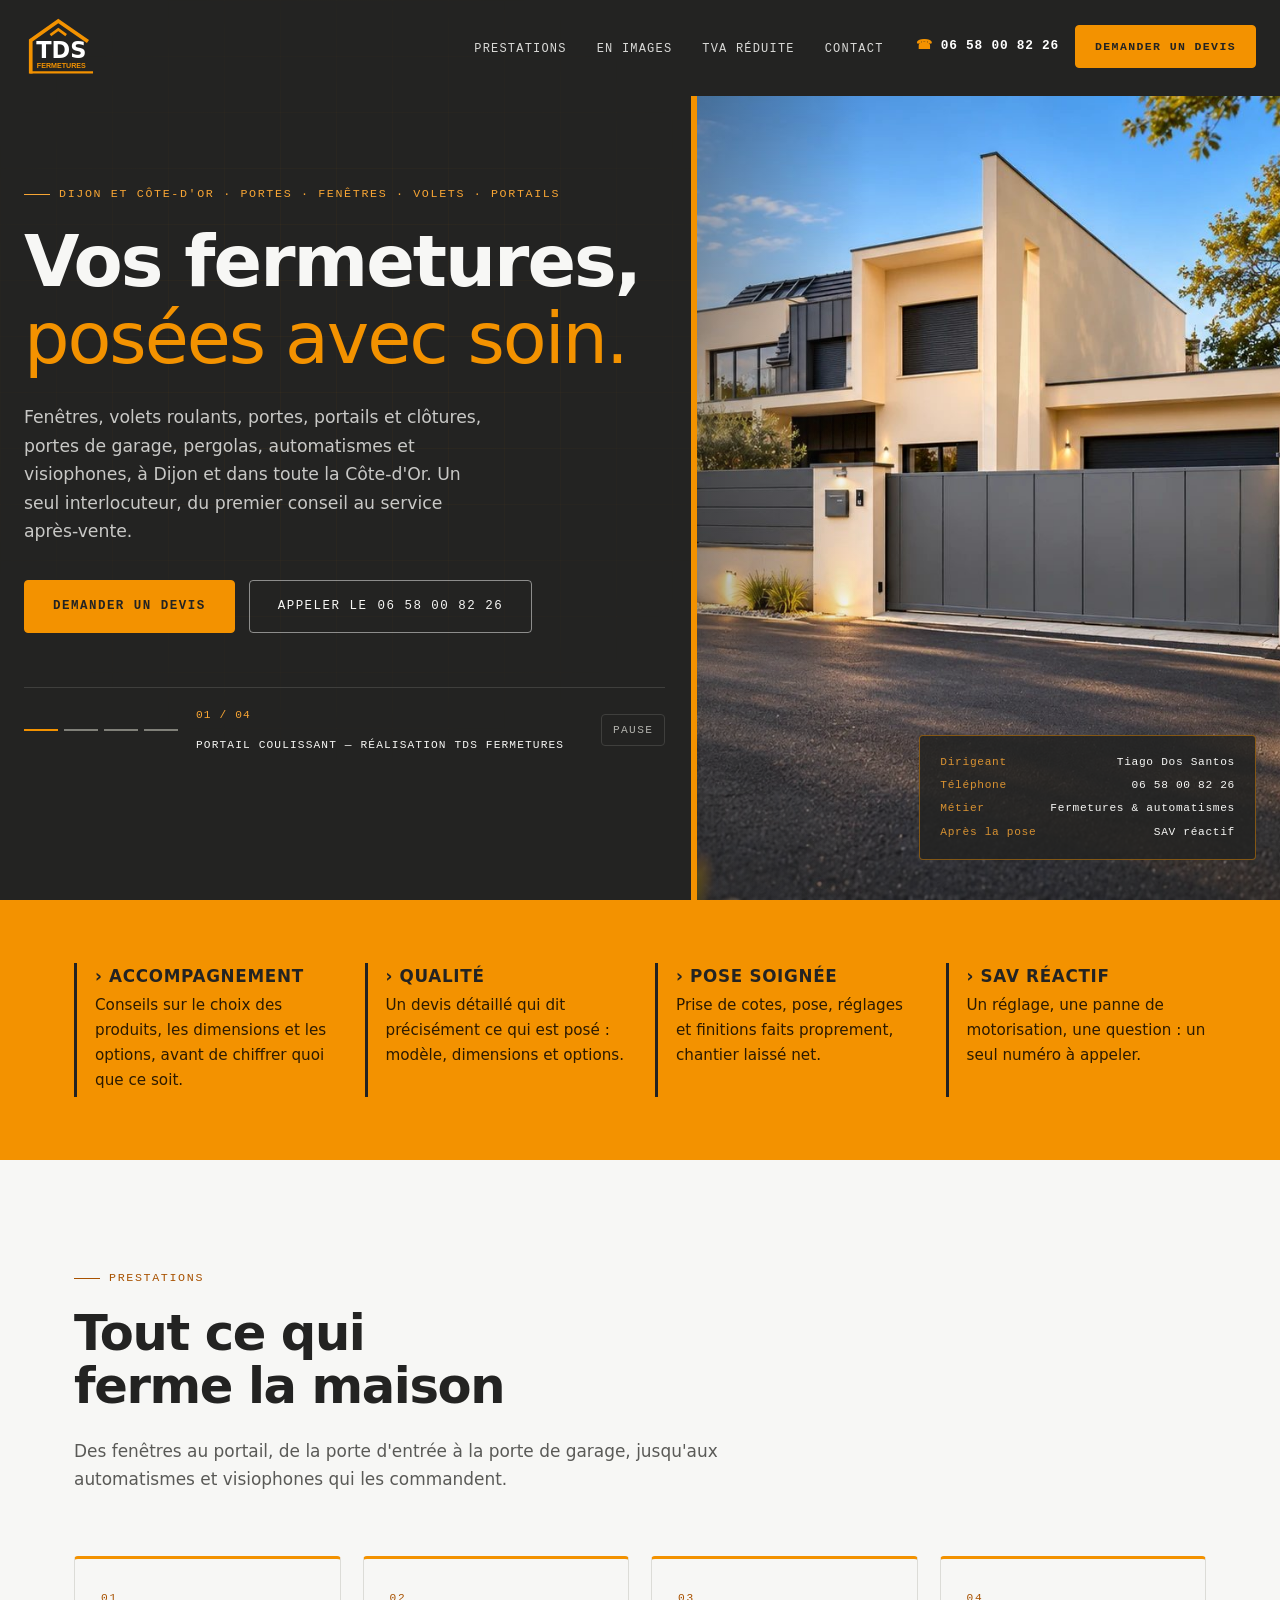
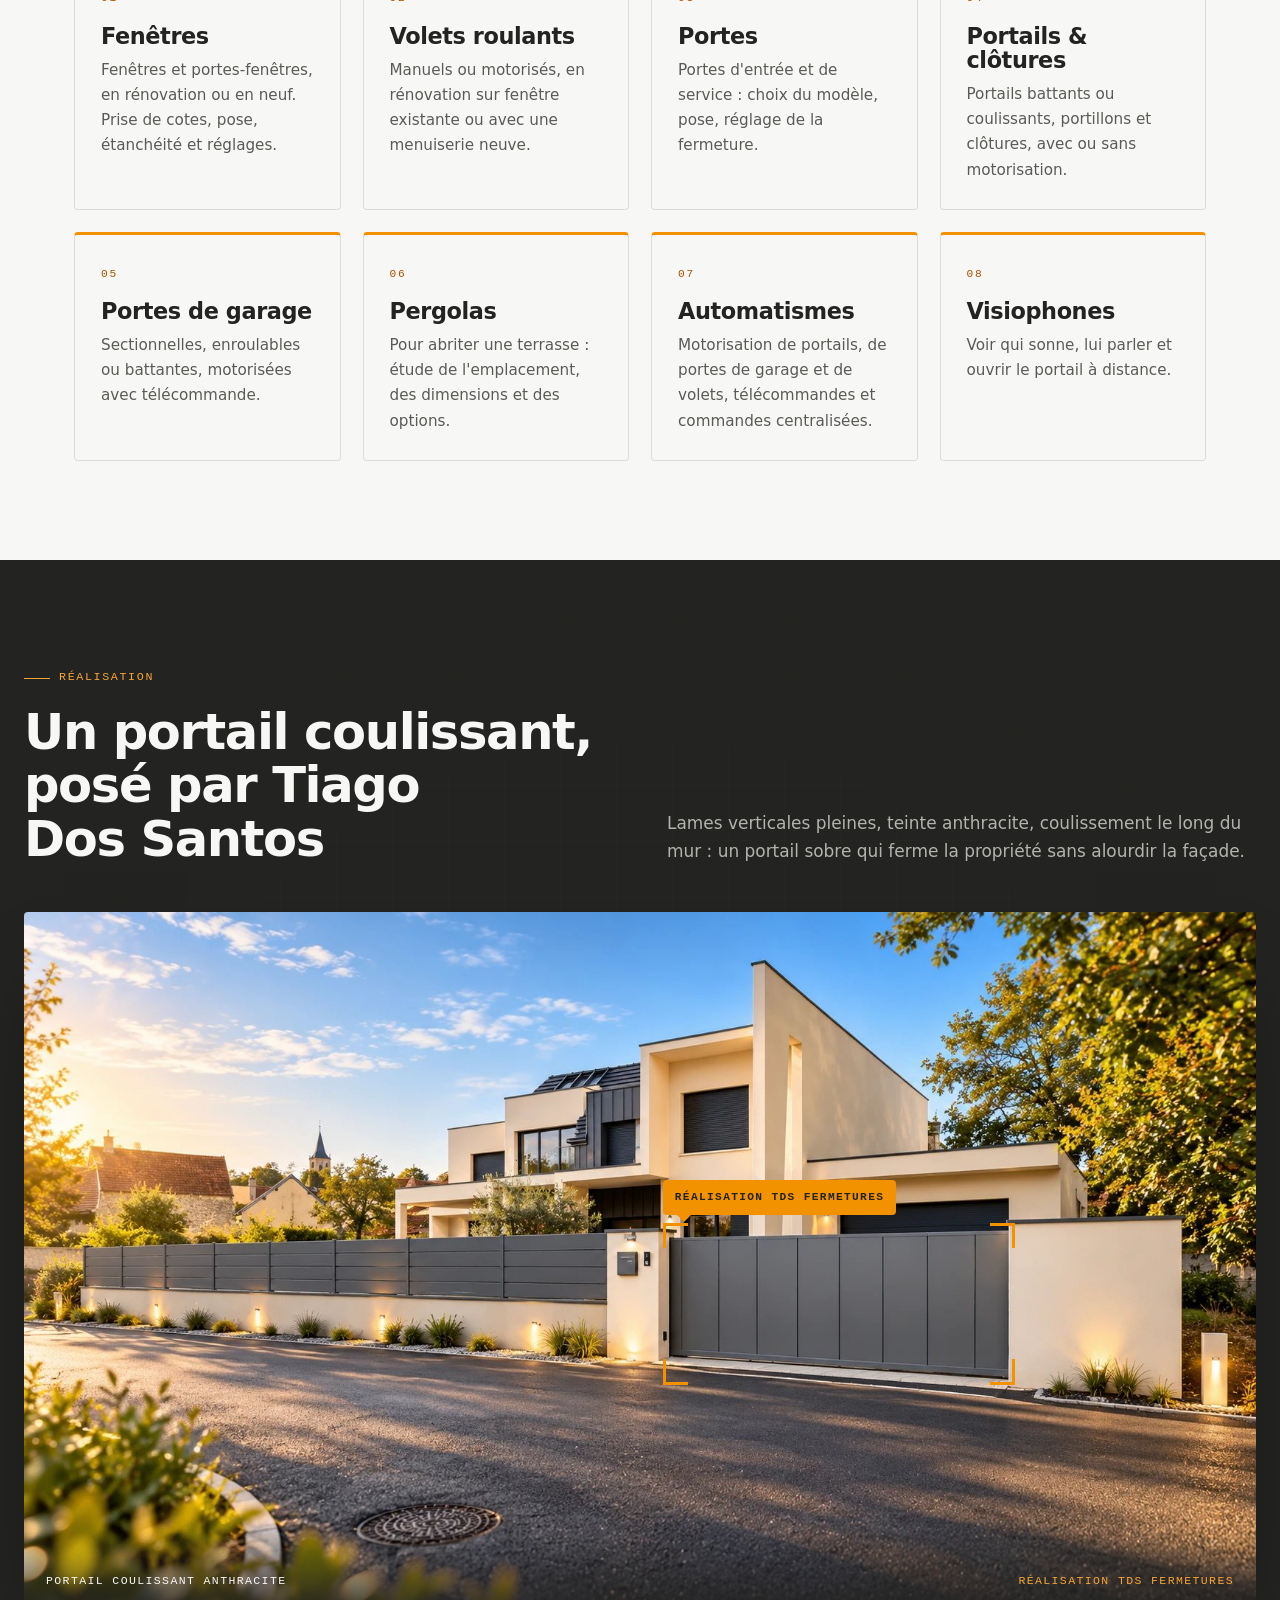
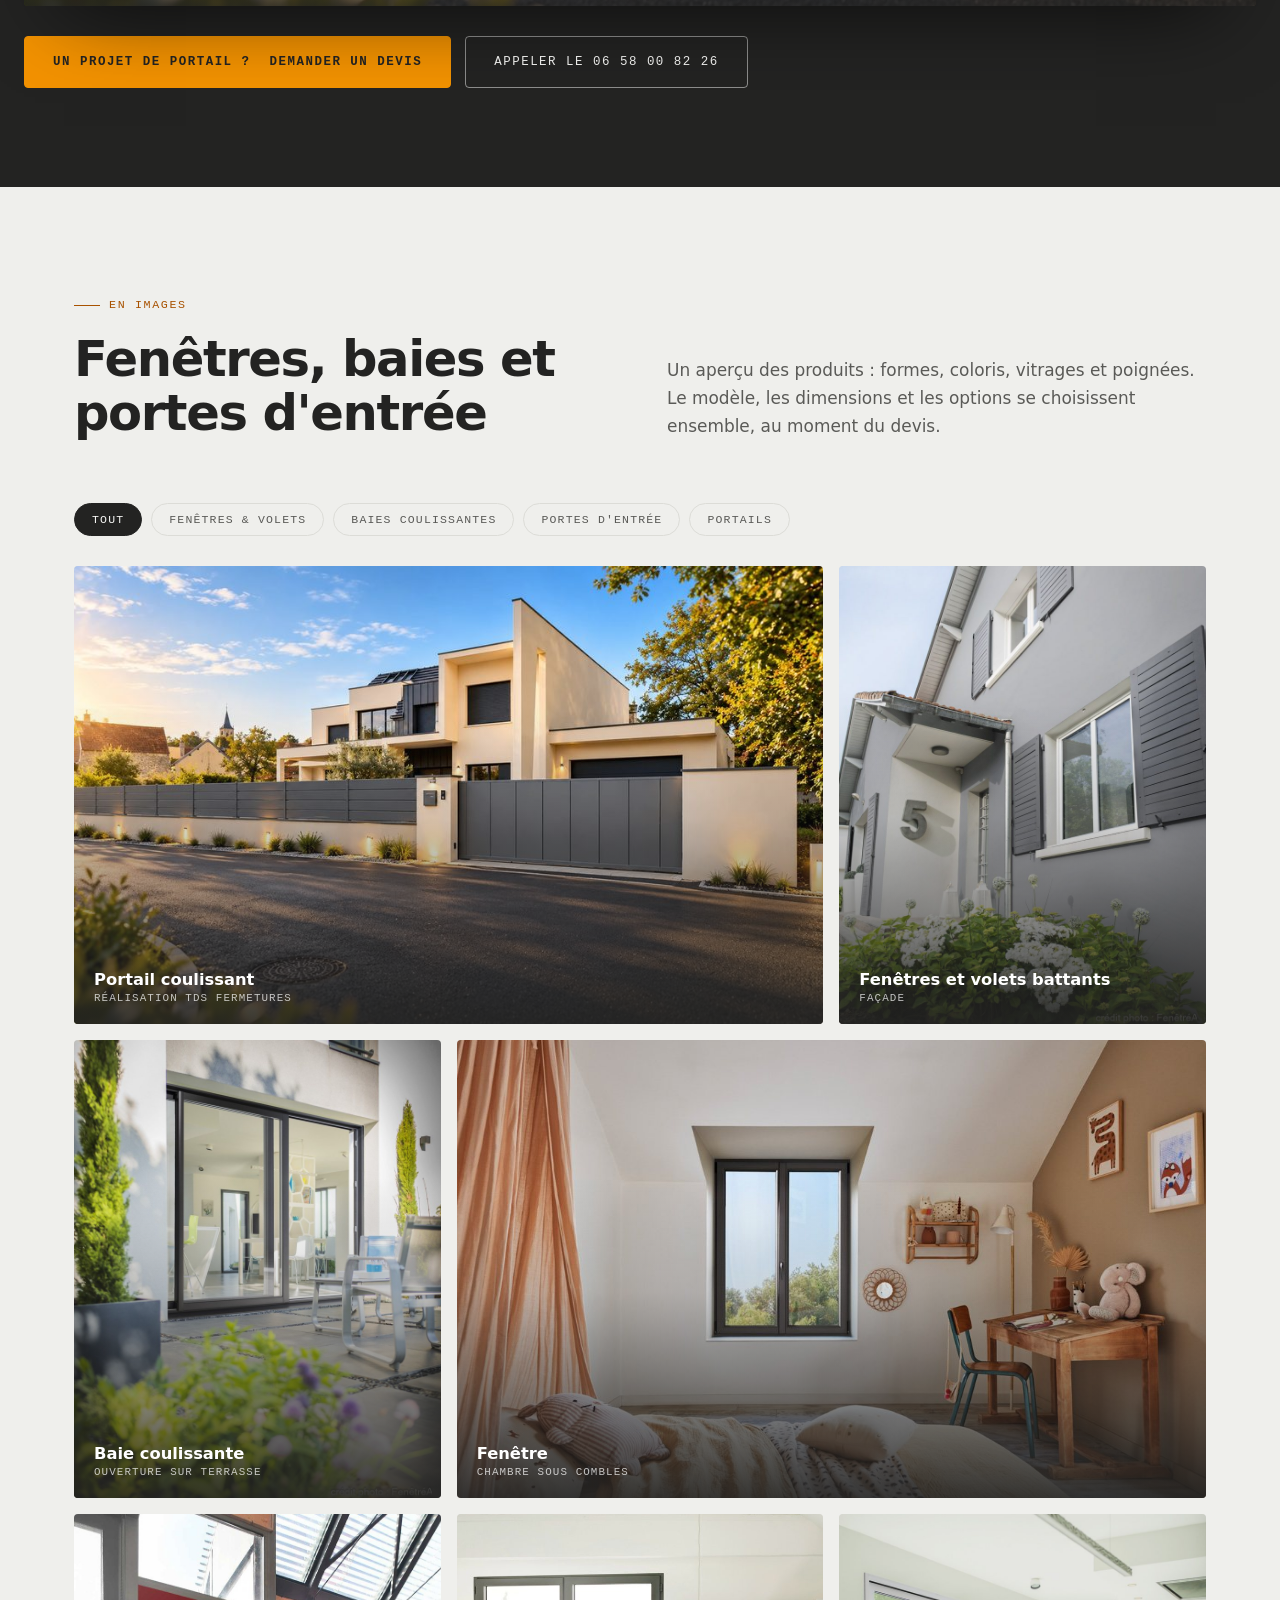
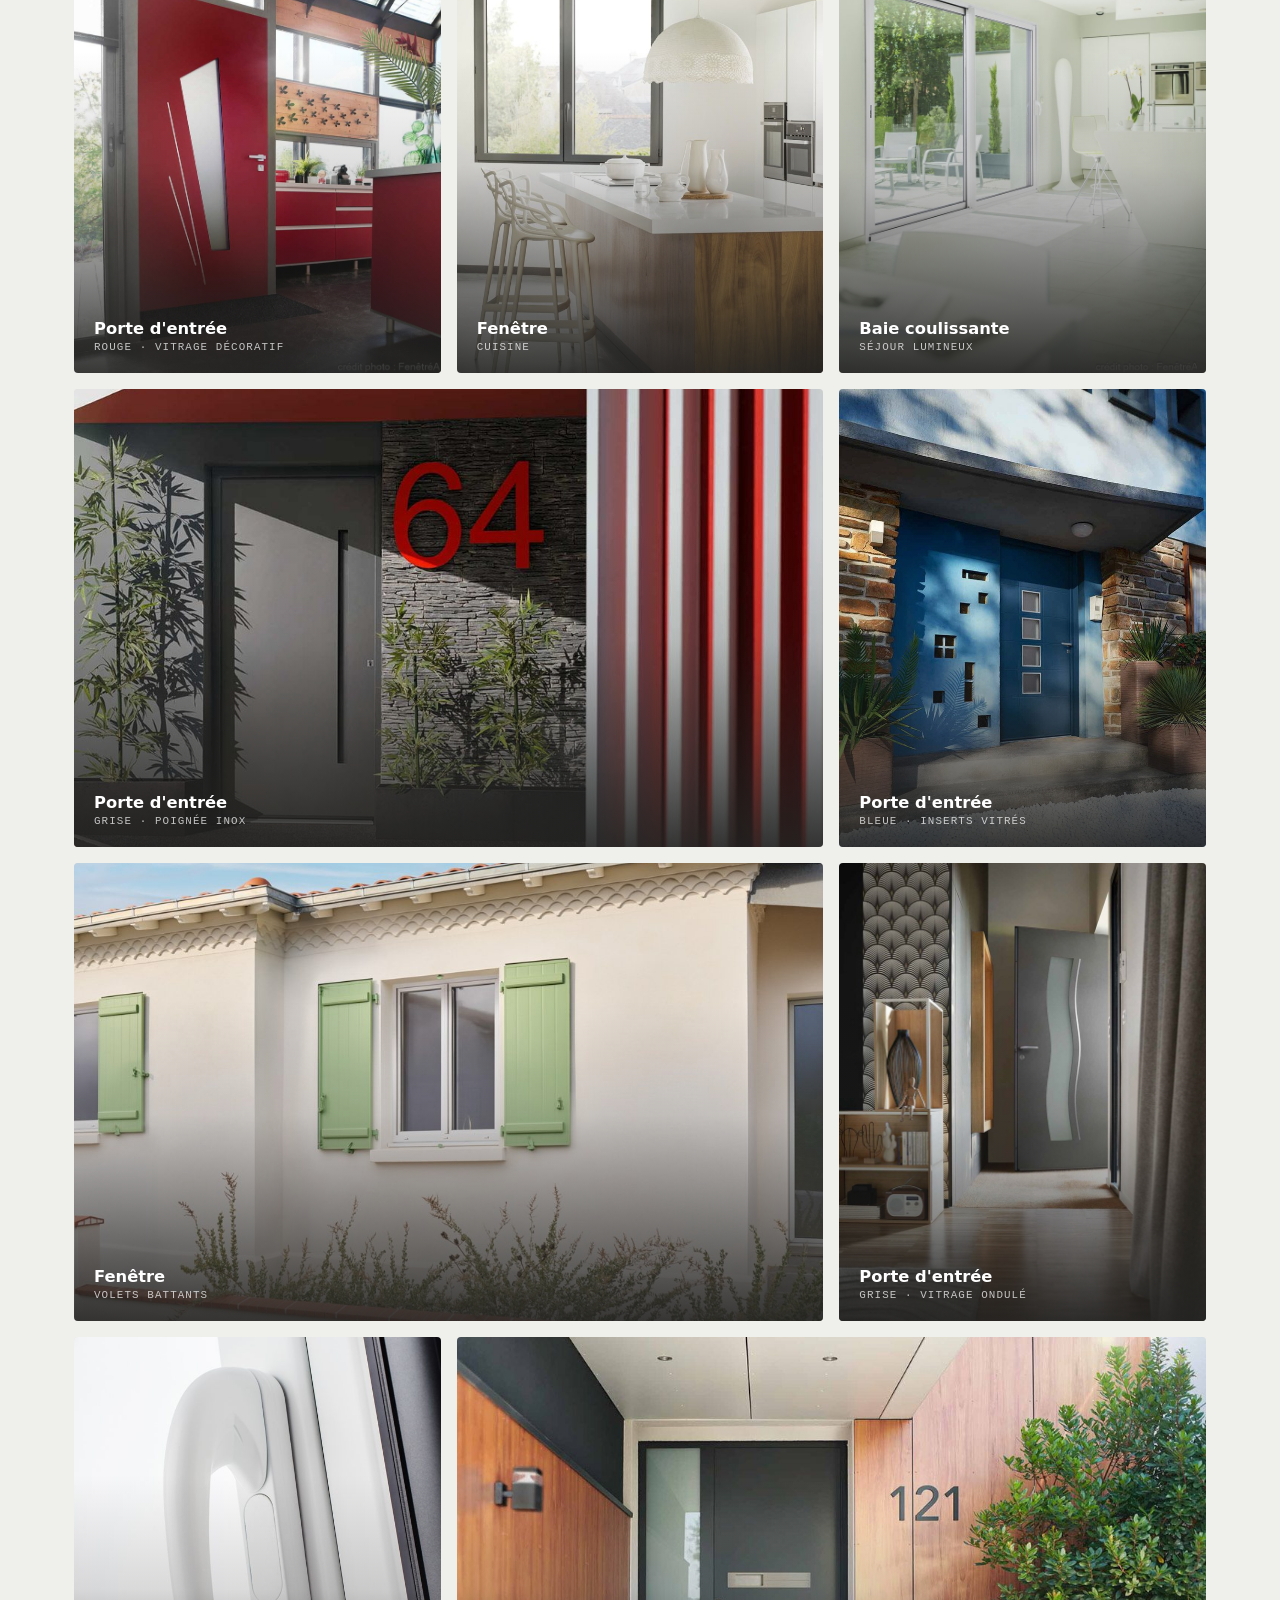
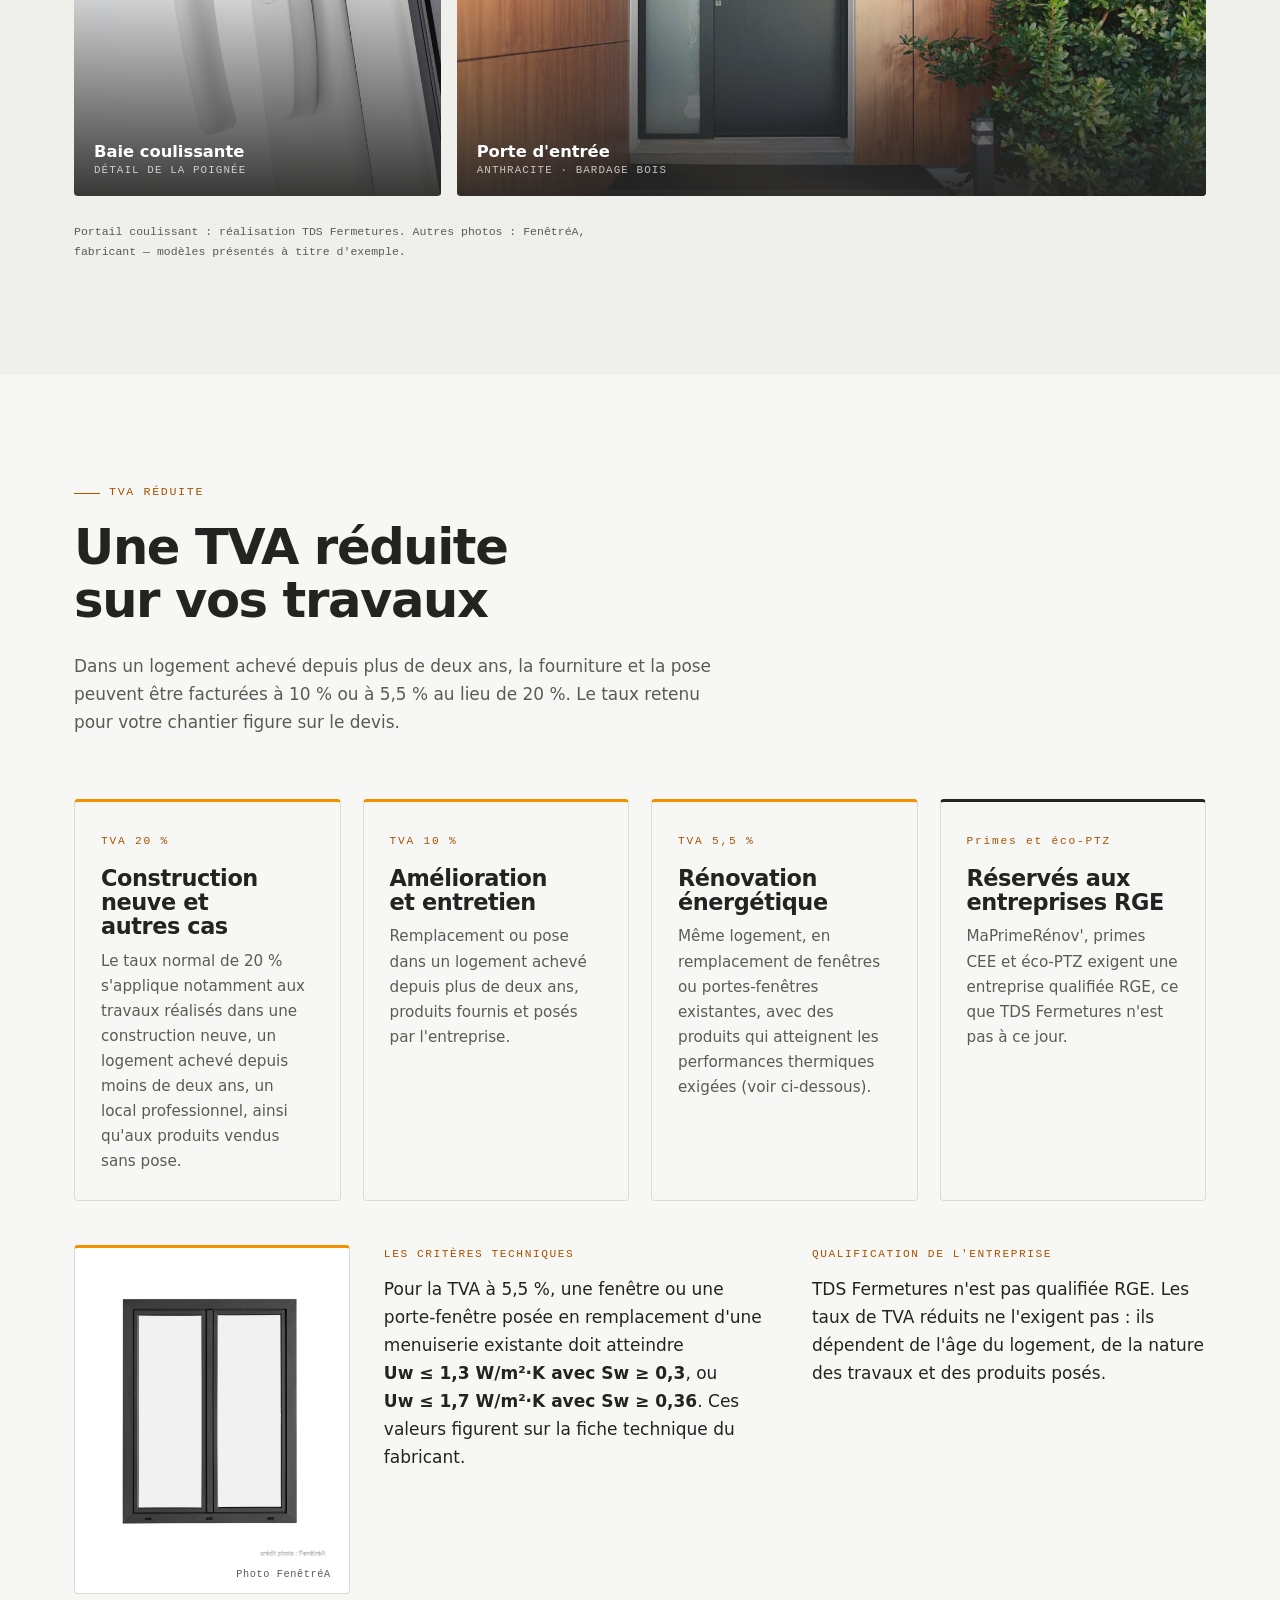
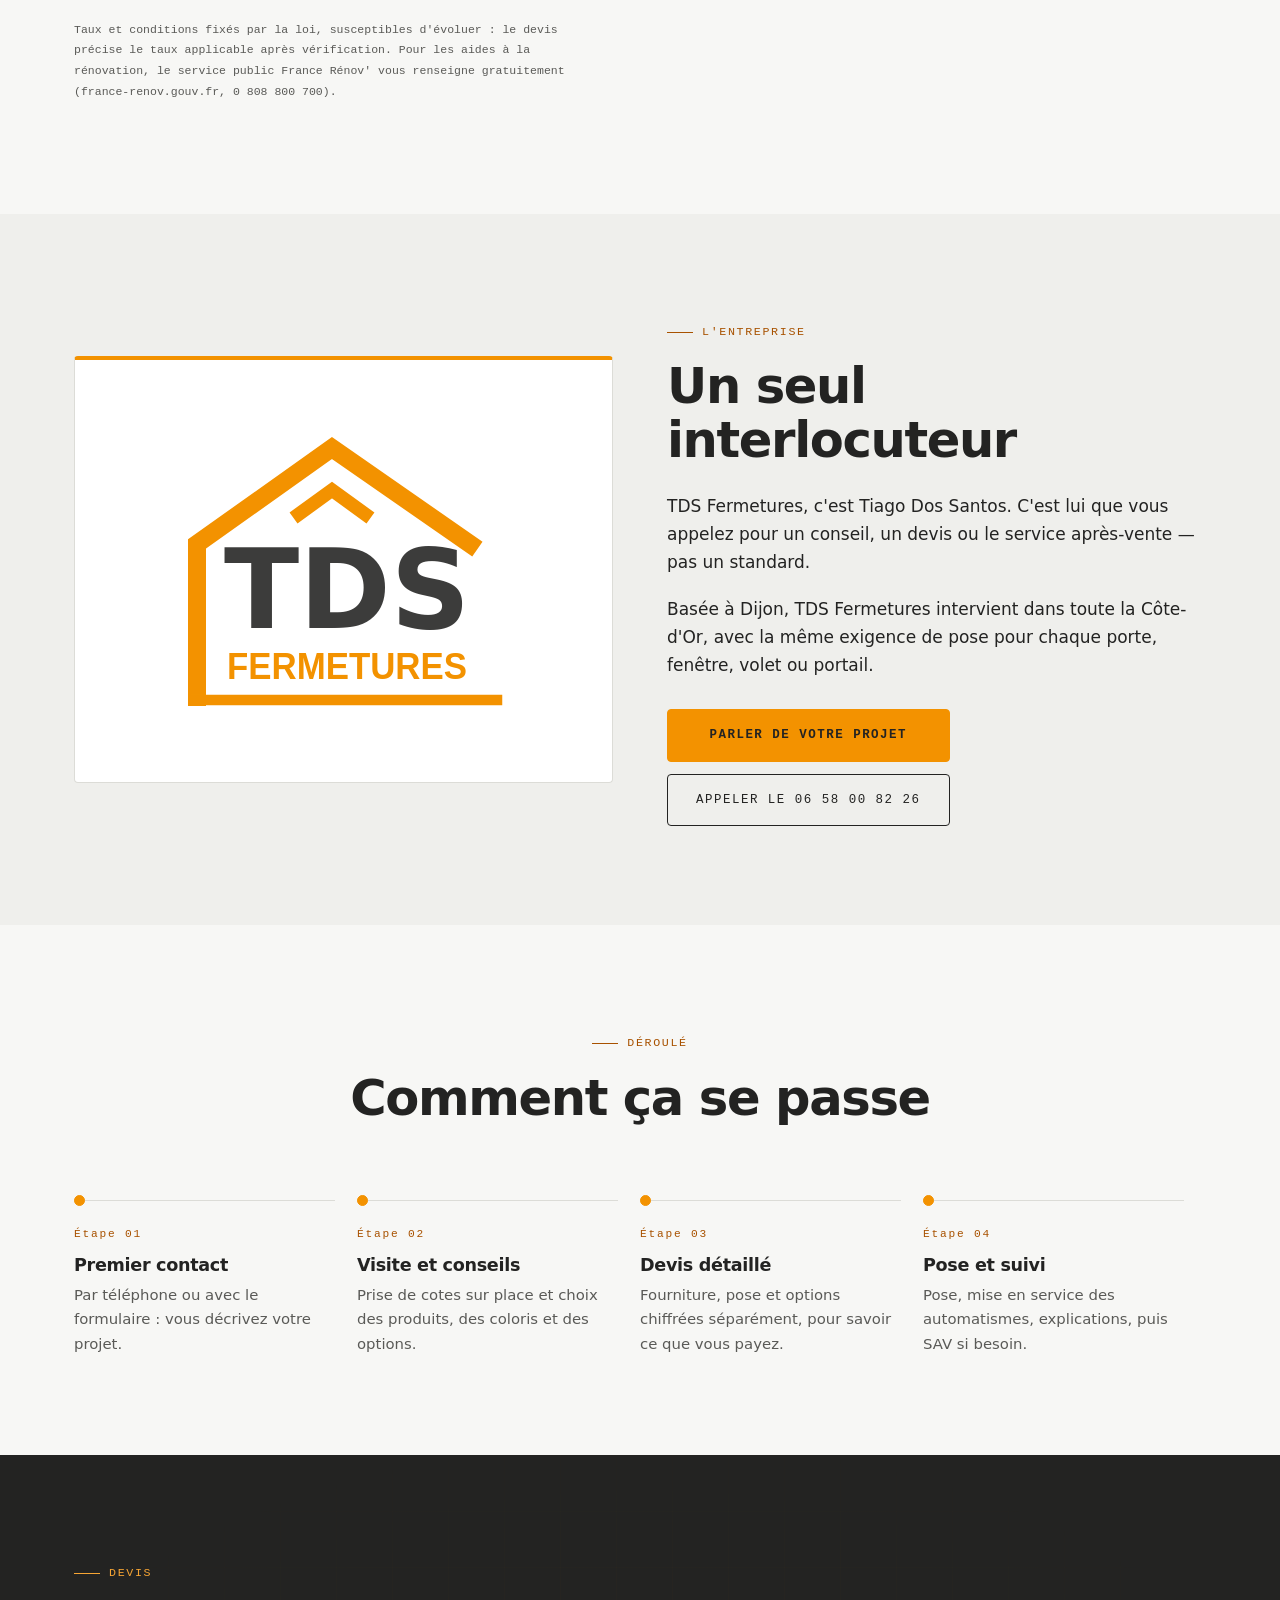
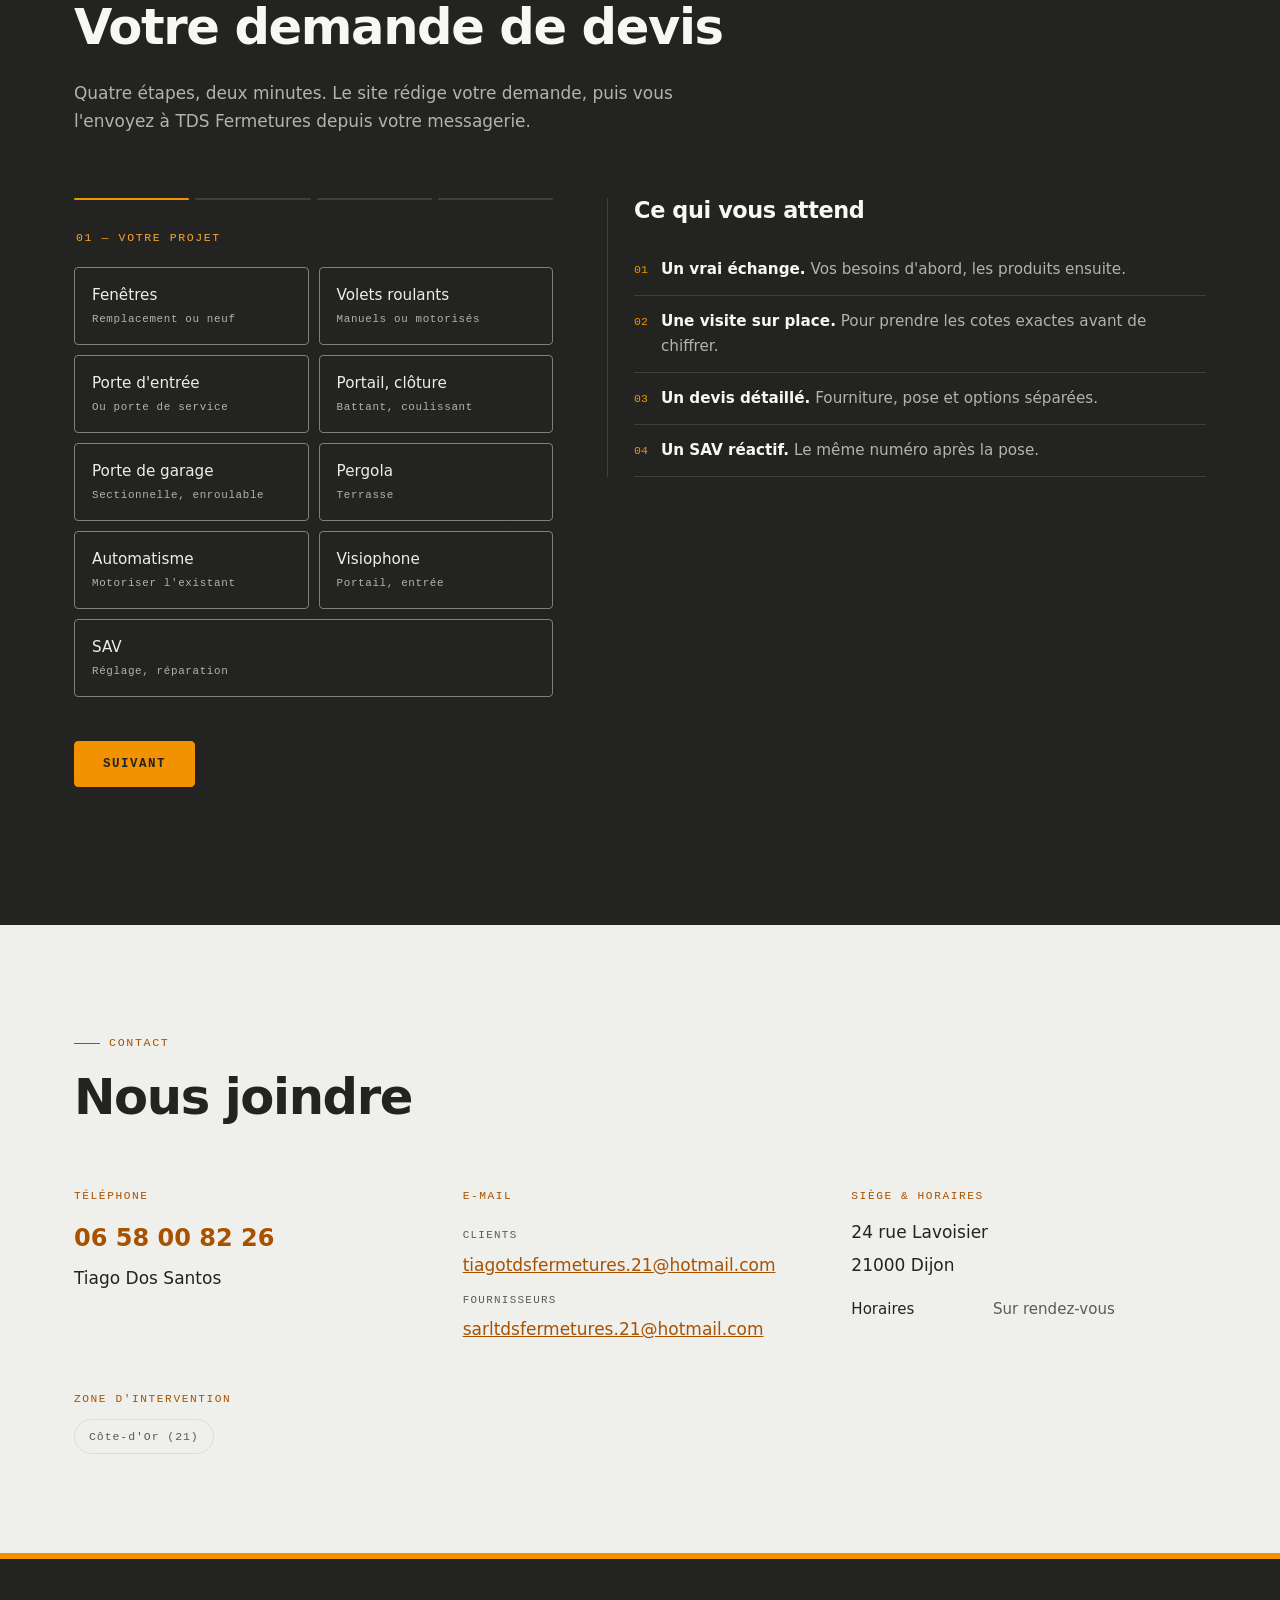
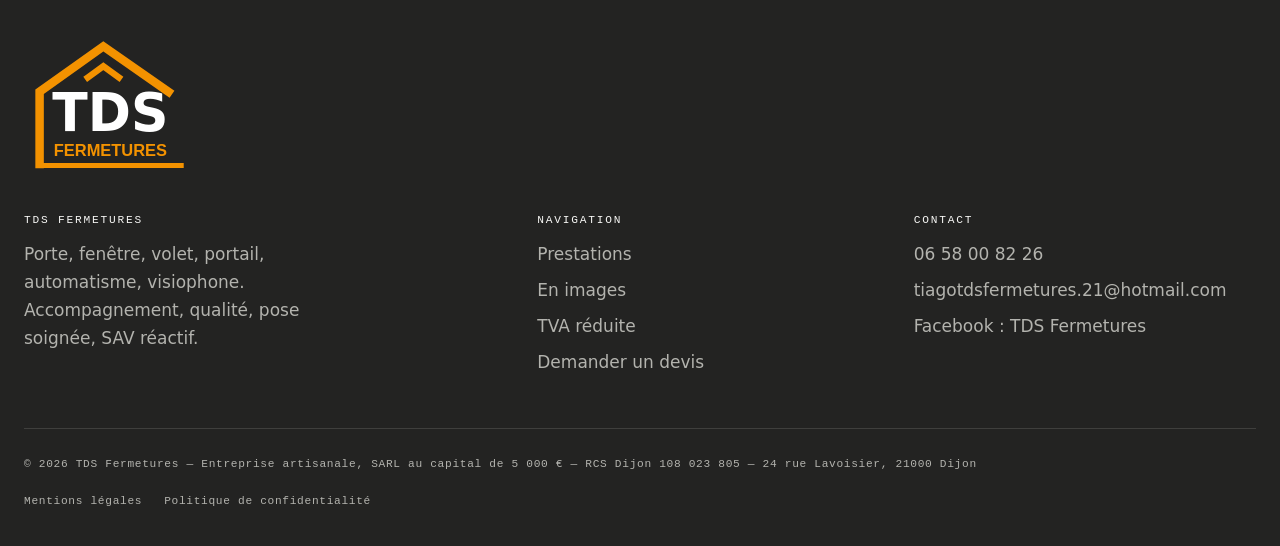
==== commit 42d7746c: "Passage sur tds-fermetures.fr, hébergement Hostinger - Adresse du site : canonical, Open Graph, JSON" ====
--- a/index.html
+++ b/index.html
@@ -9,14 +9,14 @@
 <meta name="viewport" content="width=device-width, initial-scale=1.0">
 <title>Fenêtres, volets, portes et portails à Dijon | TDS Fermetures</title>
 <meta name="description" content="Pose de fenêtres, volets roulants, portes, portails et automatismes à Dijon et en Côte-d'Or. Visite sur place et devis détaillé. Tél. 06 58 00 82 26.">
-<link rel="canonical" href="https://thibaultlbrt21-glitch.github.io/Template-sites-internets/tds-fermetures/">
+<link rel="canonical" href="https://tds-fermetures.fr/">
 <meta property="og:type" content="website">
 <meta property="og:site_name" content="TDS Fermetures">
 <meta property="og:title" content="TDS Fermetures — Fenêtres, volets, portes et portails à Dijon et en Côte-d'Or">
 <meta property="og:description" content="Pose de fenêtres, volets, portes, portails et automatismes à Dijon et en Côte-d'Or. Devis au 06 58 00 82 26.">
 <meta property="og:locale" content="fr_FR">
-<meta property="og:url" content="https://thibaultlbrt21-glitch.github.io/Template-sites-internets/tds-fermetures/">
-<meta property="og:image" content="https://thibaultlbrt21-glitch.github.io/Template-sites-internets/tds-fermetures/assets/images/partage.jpg">
+<meta property="og:url" content="https://tds-fermetures.fr/">
+<meta property="og:image" content="https://tds-fermetures.fr/assets/images/partage.jpg">
 <meta property="og:image:width" content="1200">
 <meta property="og:image:height" content="630">
 <meta property="og:image:alt" content="TDS Fermetures, Dijon et Côte-d'Or : portail coulissant posé par l'entreprise. 06 58 00 82 26">
@@ -35,9 +35,9 @@
   "name": "TDS Fermetures",
   "description": "Pose de fenêtres, volets roulants, portes, portails et clôtures, portes de garage, pergolas, automatismes et visiophones.",
   "legalName": "TDS FERMETURES",
-  "url": "https://thibaultlbrt21-glitch.github.io/Template-sites-internets/tds-fermetures/",
-  "logo": "https://thibaultlbrt21-glitch.github.io/Template-sites-internets/tds-fermetures/assets/logo/tds-fermetures.svg",
-  "image": "https://thibaultlbrt21-glitch.github.io/Template-sites-internets/tds-fermetures/assets/images/partage.jpg",
+  "url": "https://tds-fermetures.fr/",
+  "logo": "https://tds-fermetures.fr/assets/logo/tds-fermetures.svg",
+  "image": "https://tds-fermetures.fr/assets/images/partage.jpg",
   "telephone": "+33658008226",
   "email": "tiagotdsfermetures.21@hotmail.com",
   "vatID": "FR53108023805",
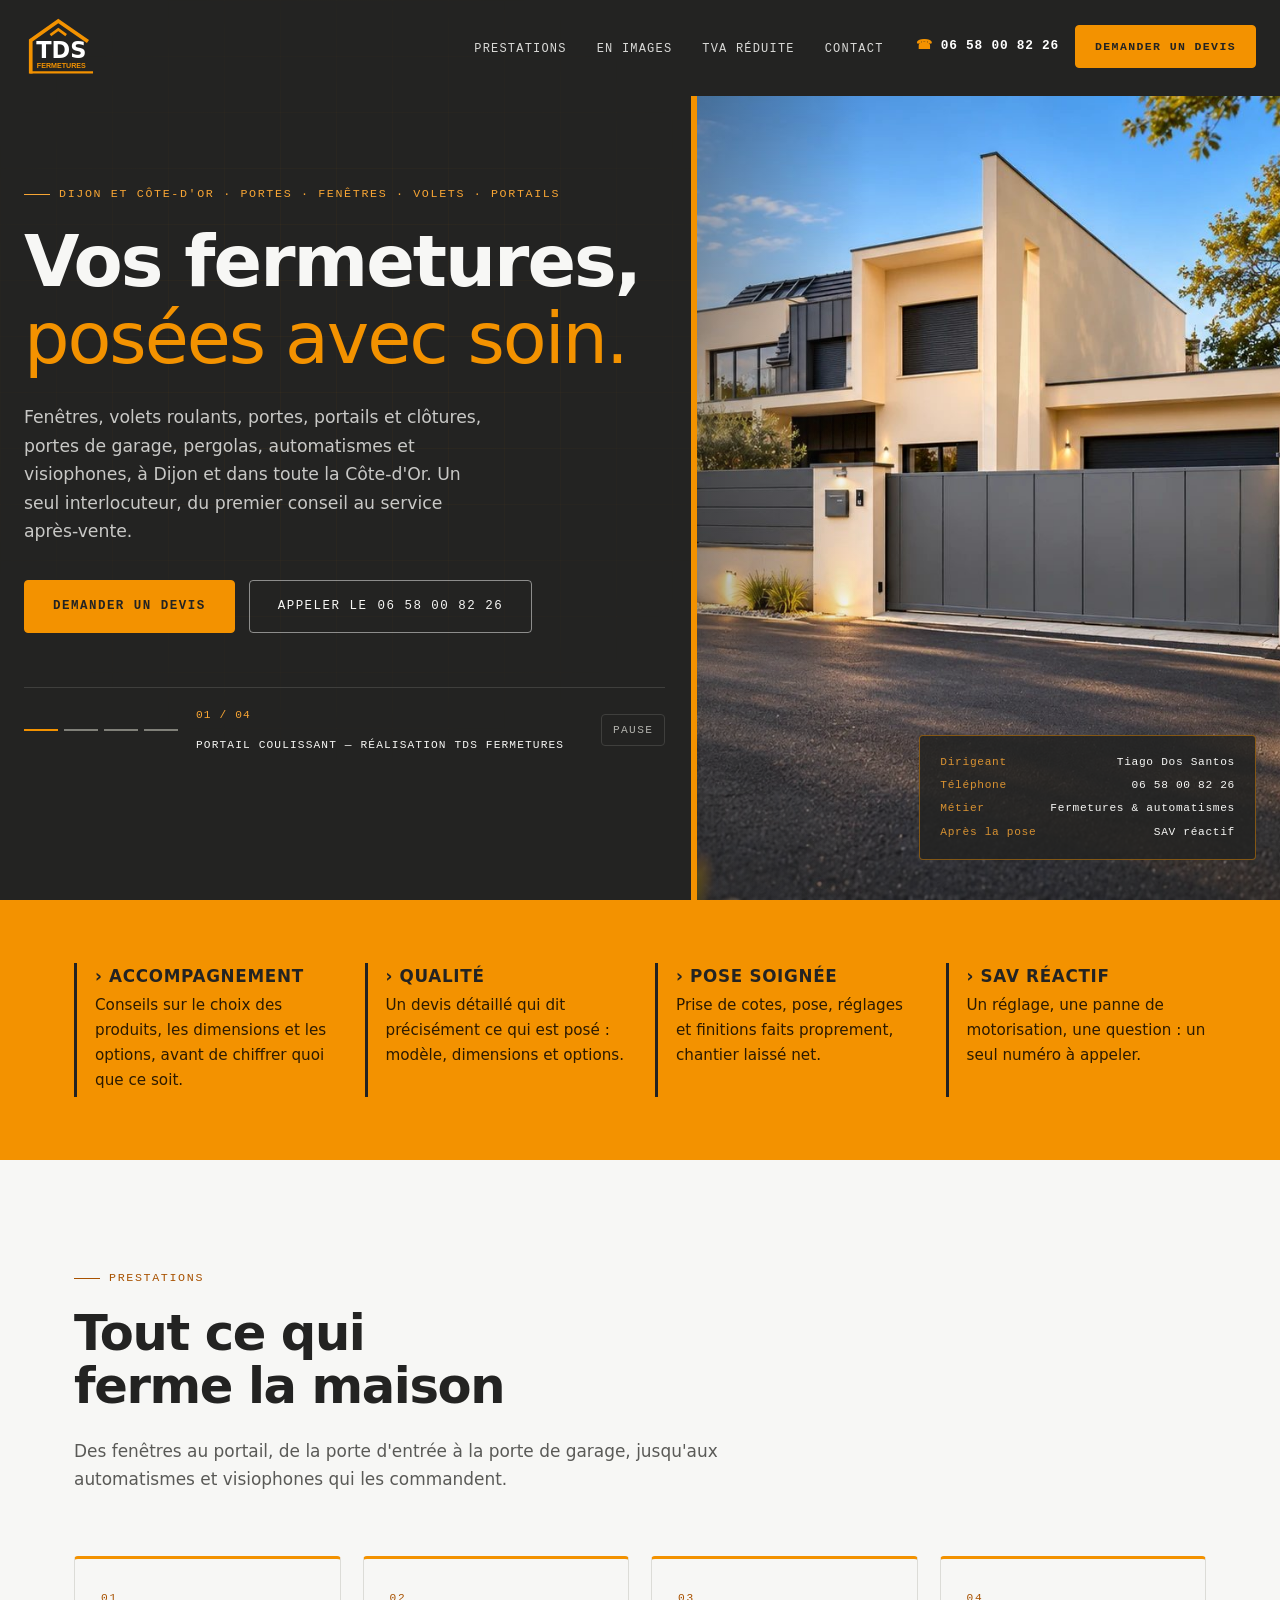
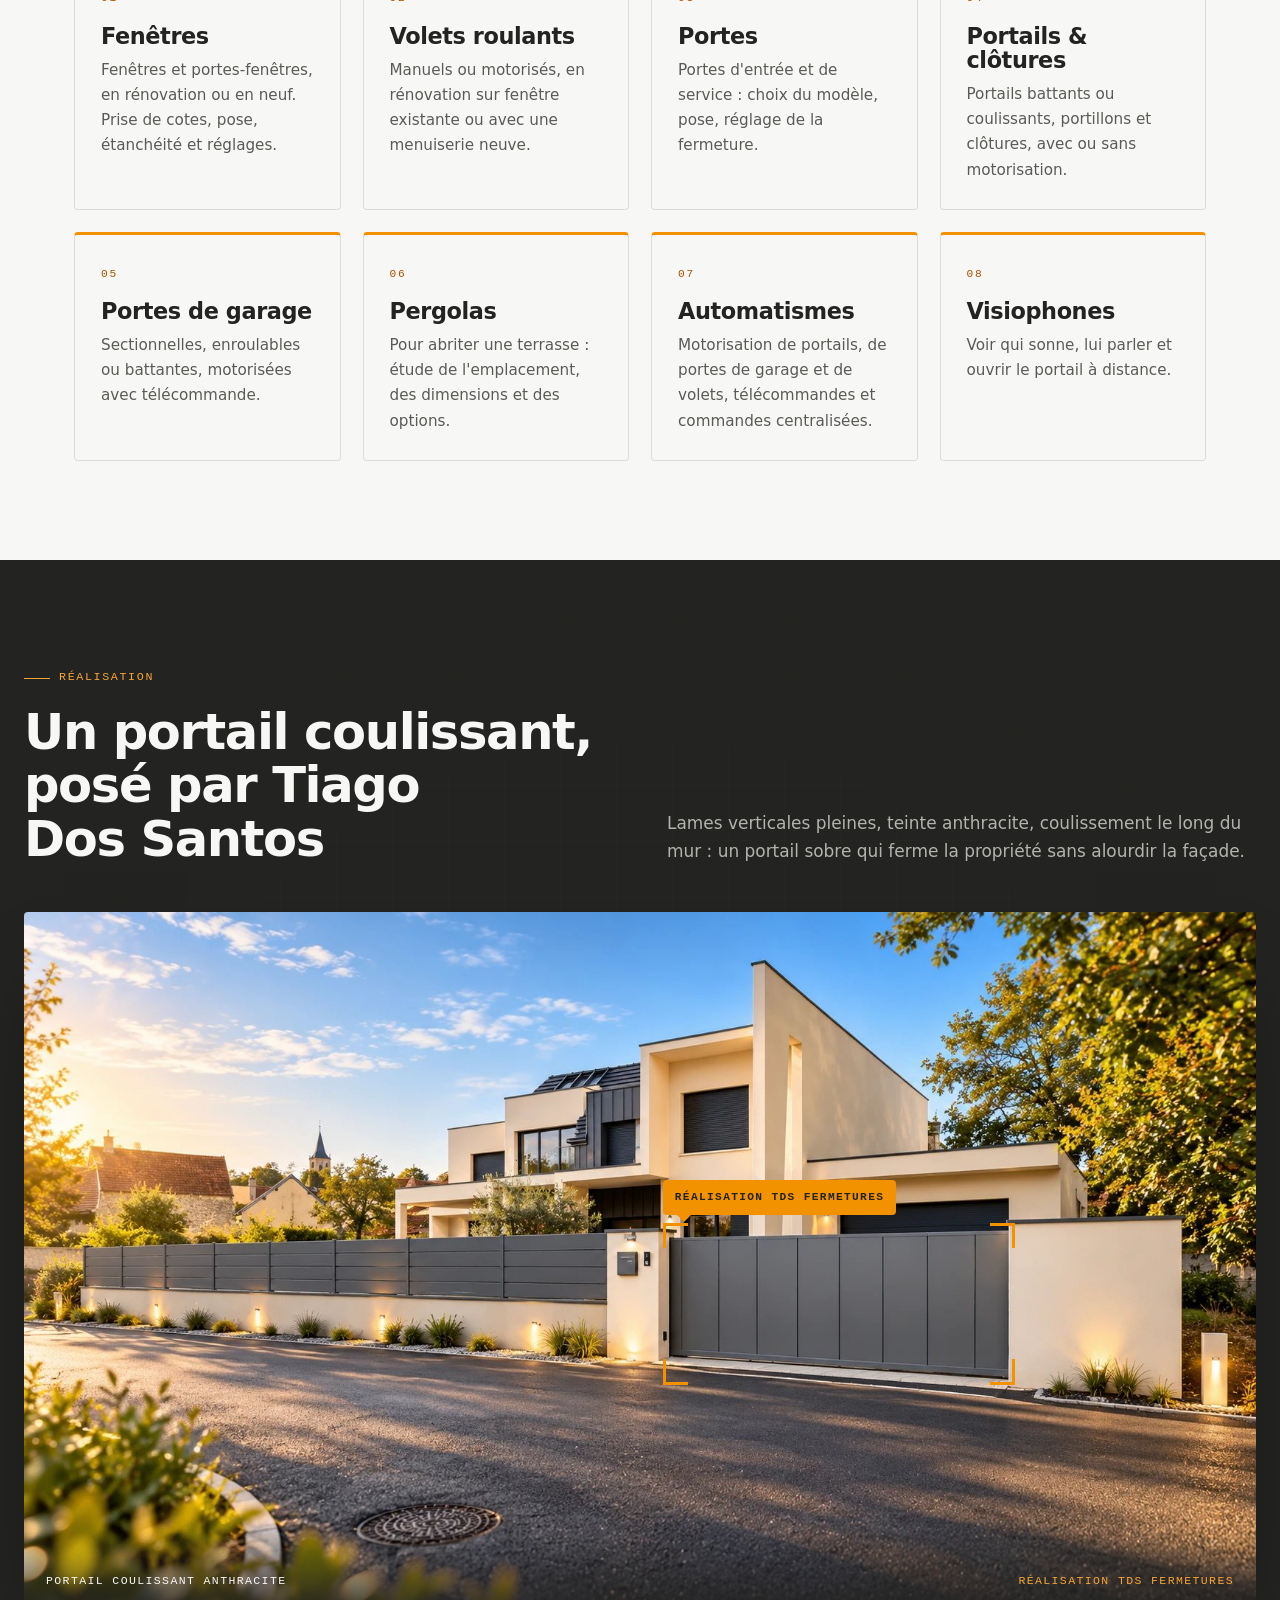
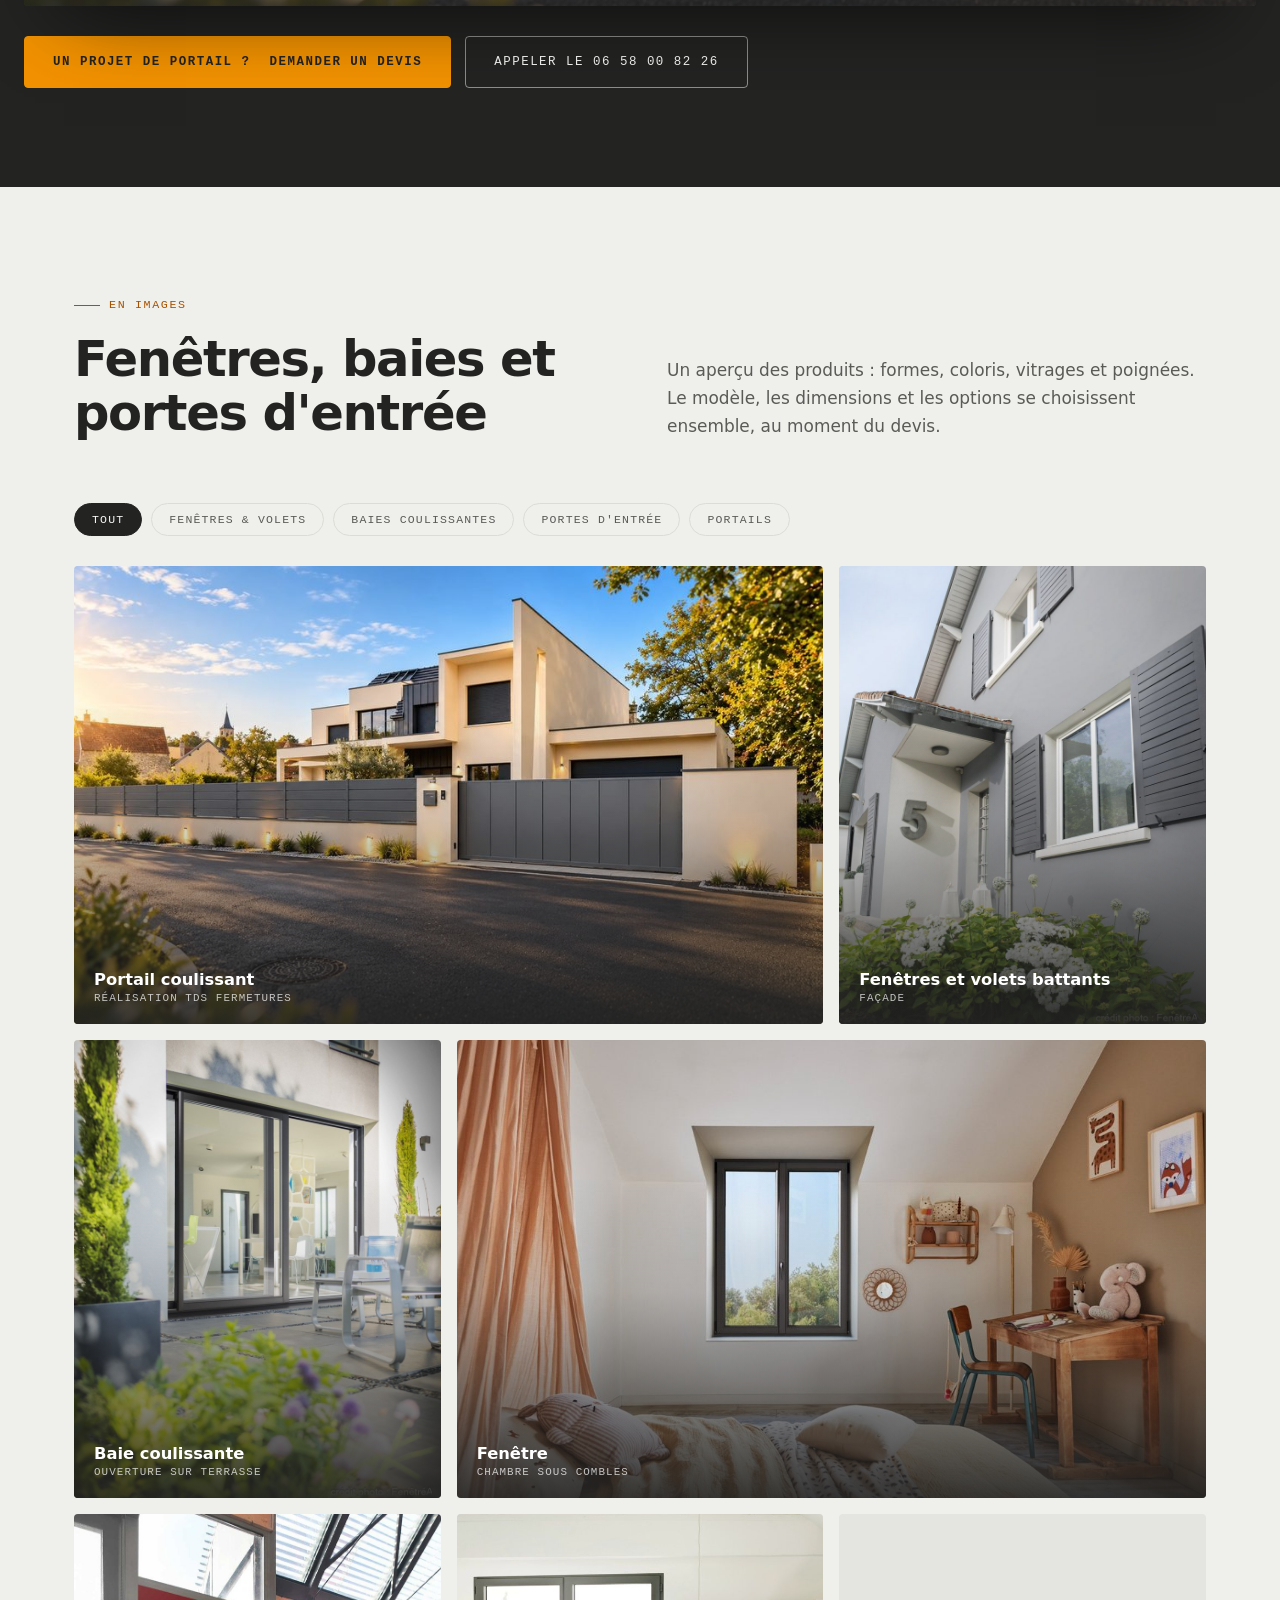
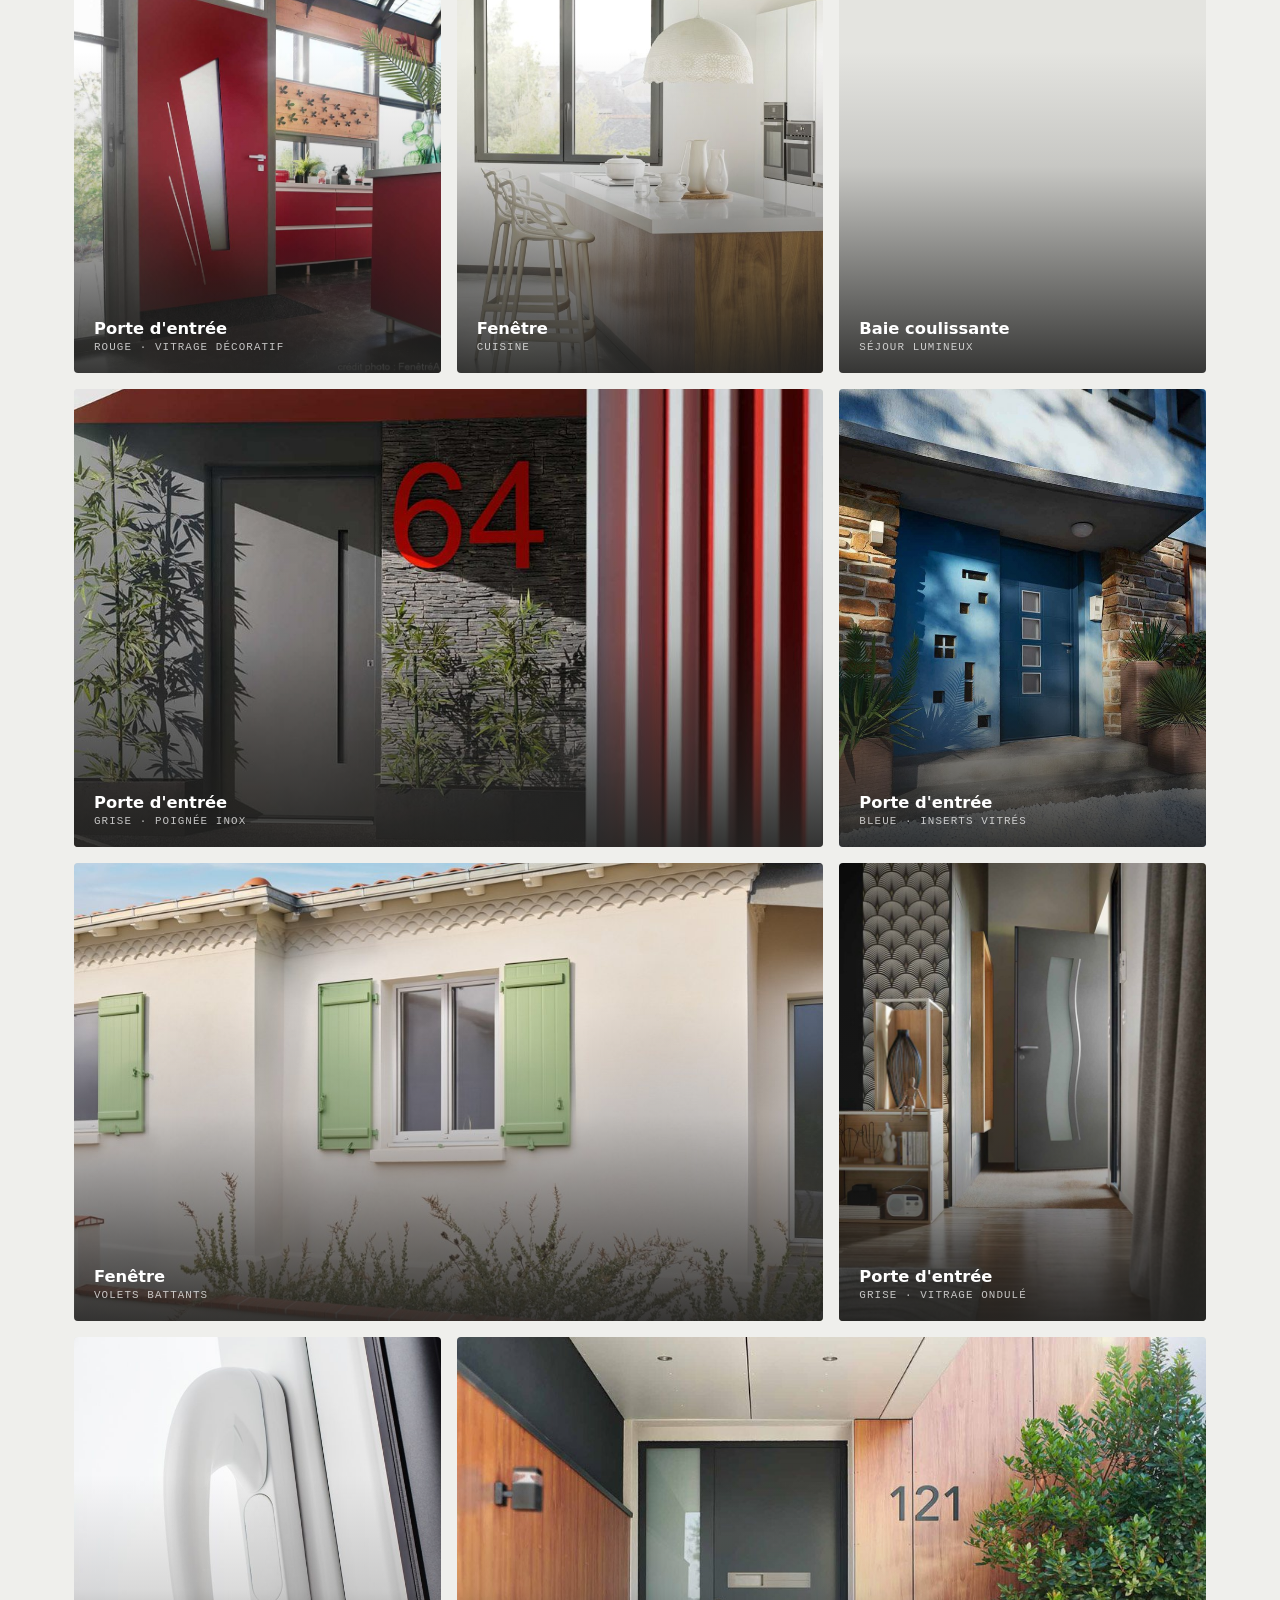
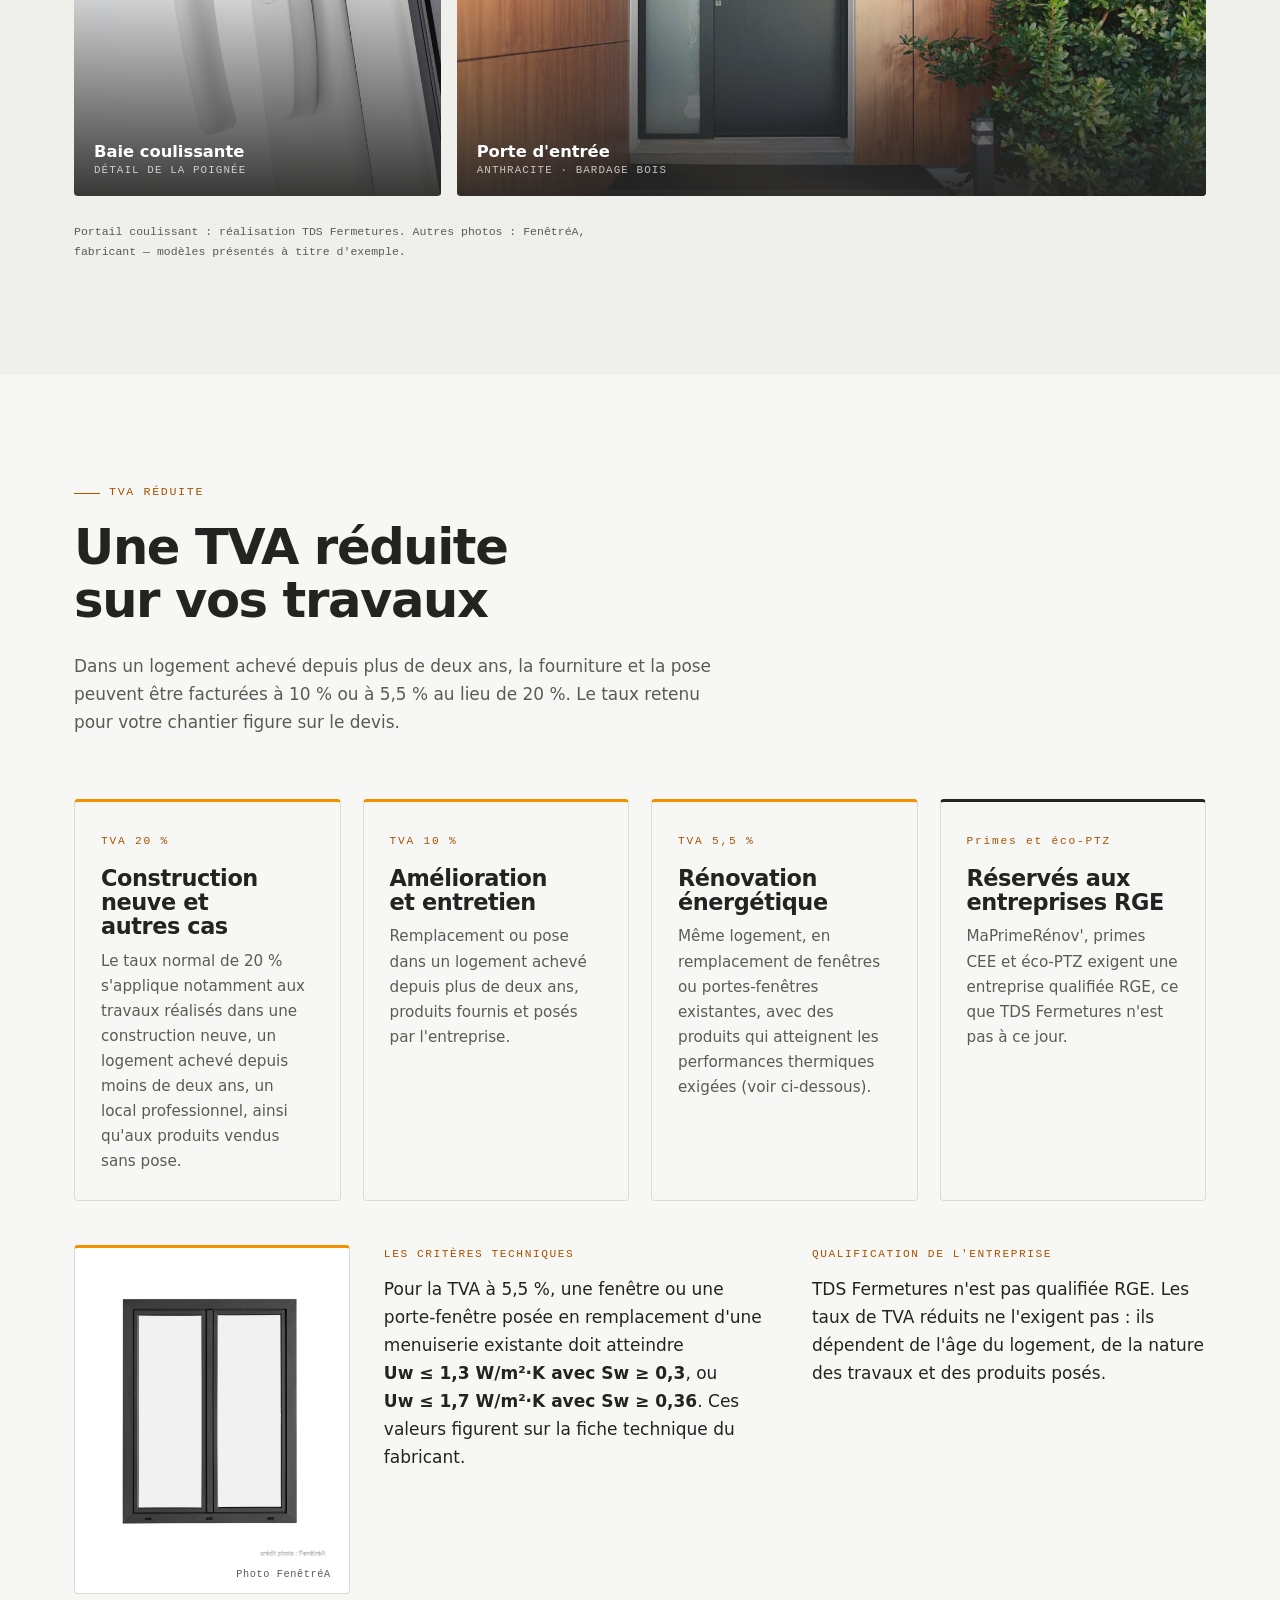
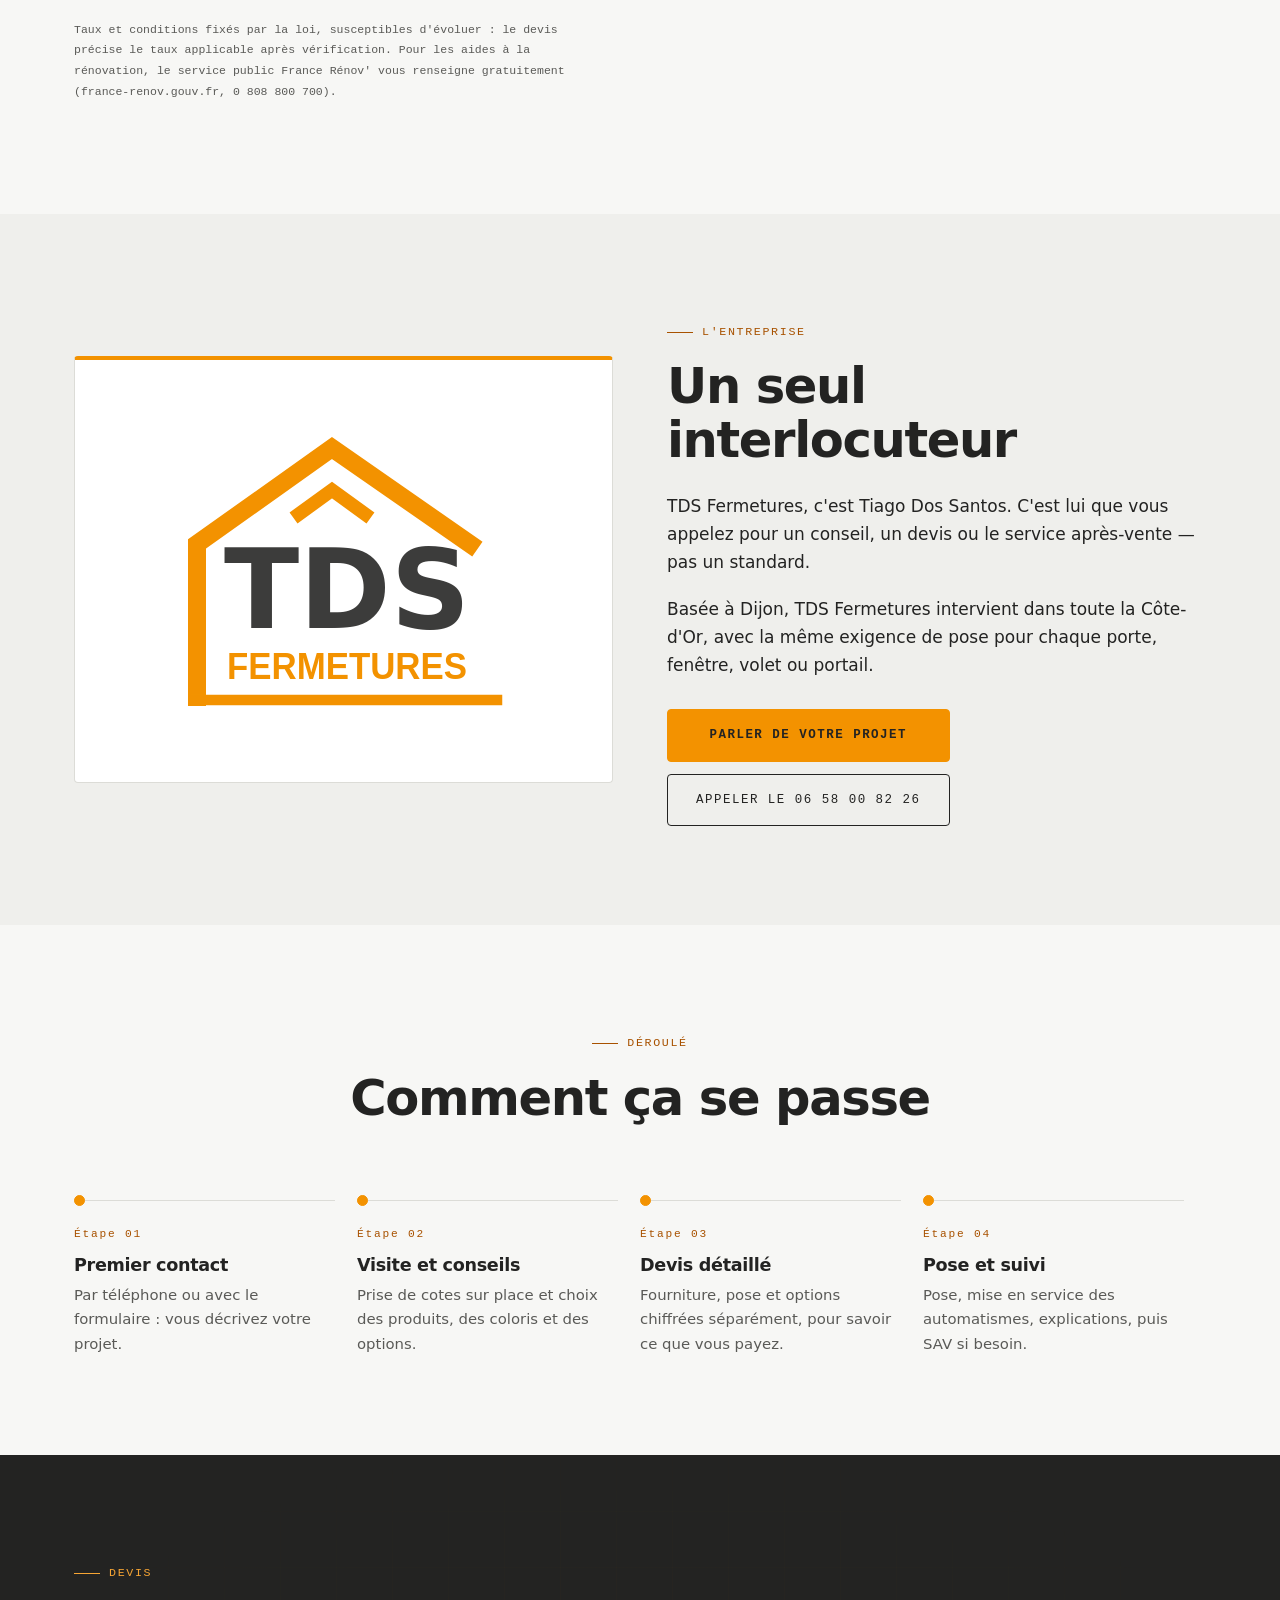
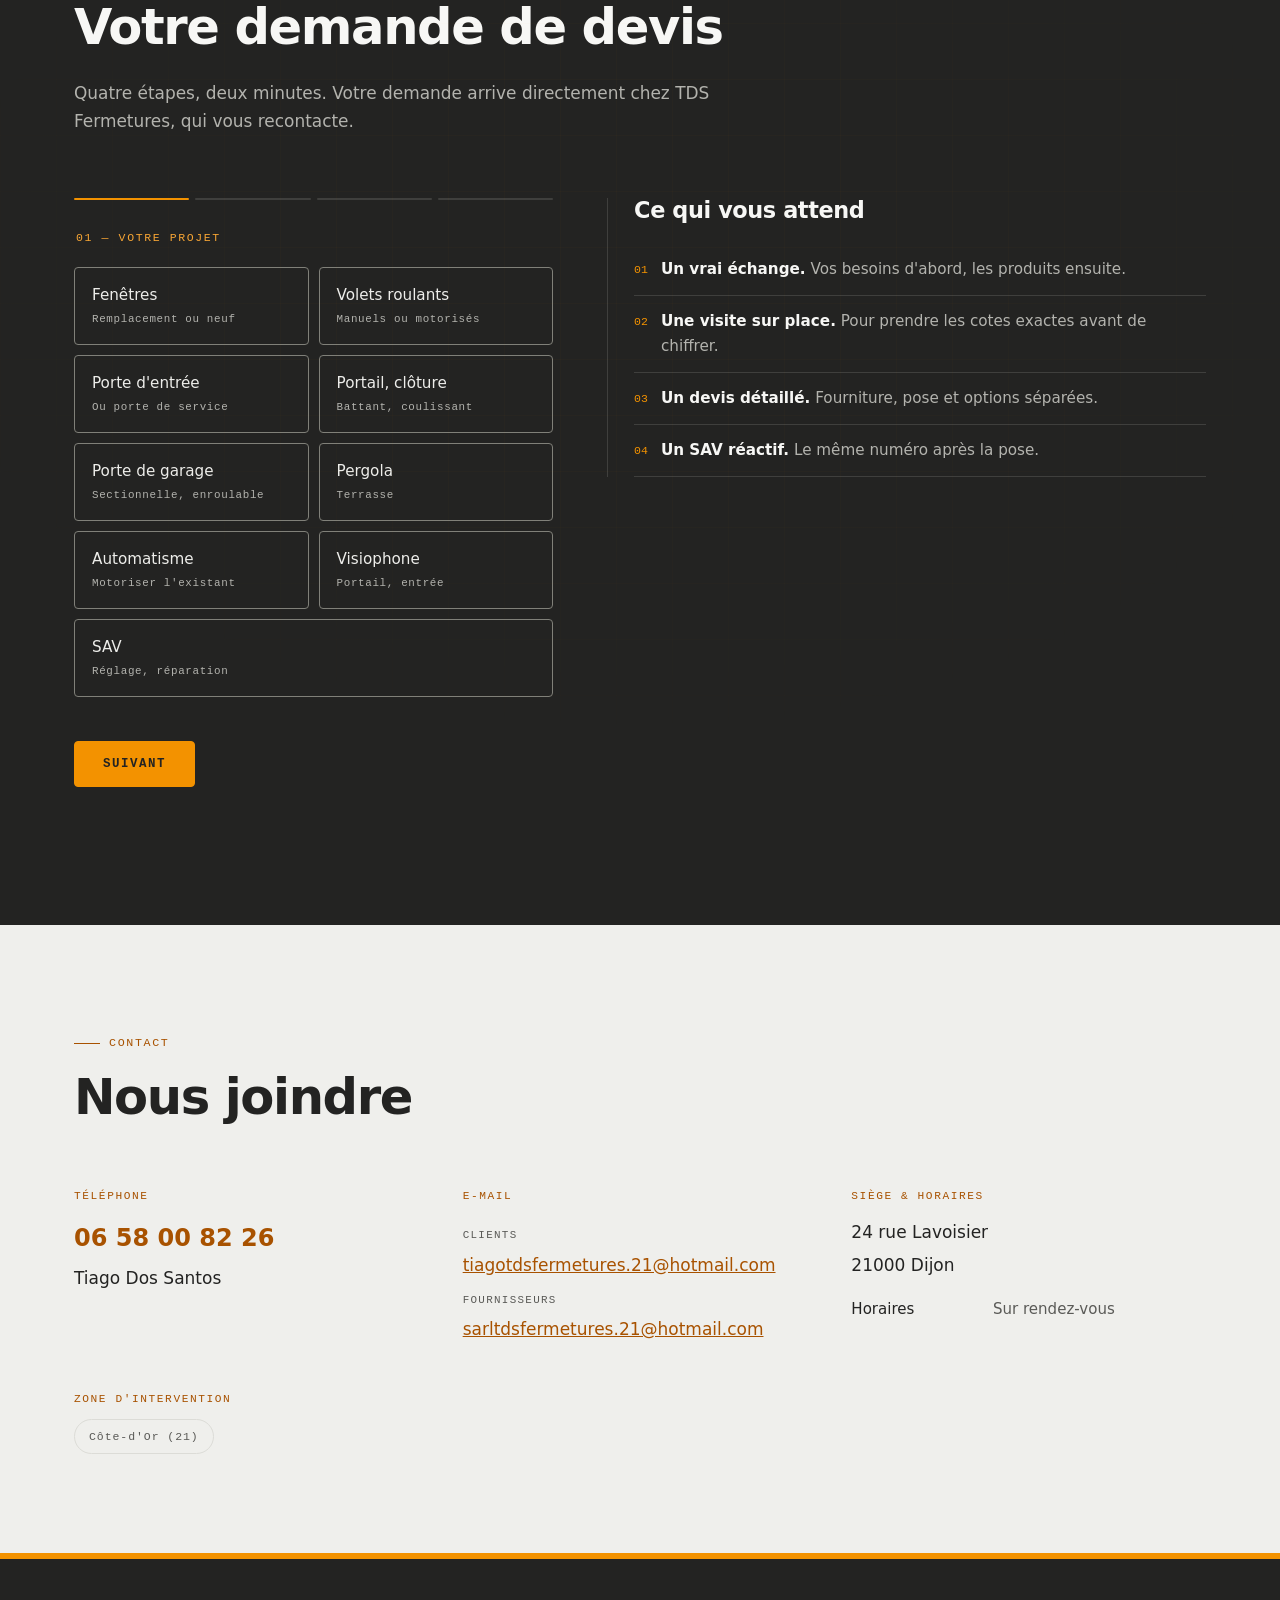
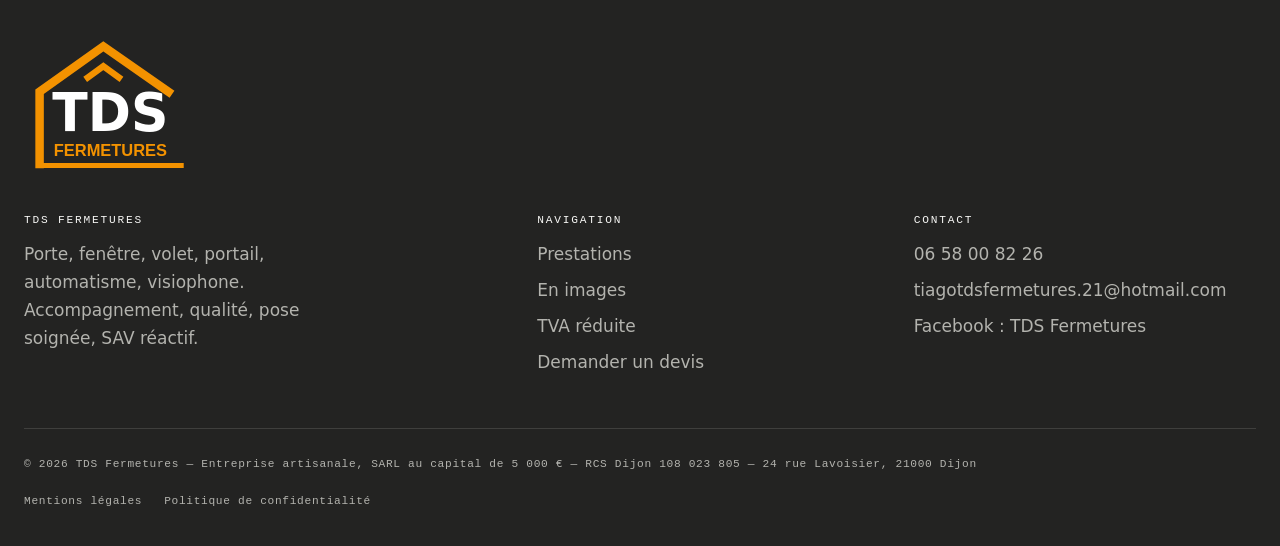
==== commit ad770ffc: "Devis envoyés automatiquement à Tiago - envoi-devis.php : vérifie les champs (liste fermée, longueur" ====
--- a/index.html
+++ b/index.html
@@ -593,8 +593,8 @@
         <span class="annot apparait">Devis</span>
         <h2 class="apparait d1" data-cms="devis.titre">Votre demande de devis</h2>
         <p class="apparait d1" data-cms="devis.texte">
-          Quatre étapes, deux minutes. Le site rédige votre demande, puis vous
-          l'envoyez à TDS Fermetures depuis votre messagerie.
+          Quatre étapes, deux minutes. Votre demande arrive directement chez
+          TDS Fermetures, qui vous recontacte.
         </p>
       </div>
 
@@ -734,9 +734,9 @@
               <p class="champ__erreur" id="telephoneErreur" aria-live="polite"></p>
             </div>
             <p class="devis__note">
-              Votre demande est préparée par le site et envoyée depuis votre propre
-              messagerie à TDS Fermetures, uniquement pour vous répondre, établir
-              un devis ou assurer le service après-vente. Vous pouvez y accéder, la rectifier ou la faire effacer en
+              Votre demande est envoyée par e-mail à TDS Fermetures, uniquement
+              pour vous répondre, établir un devis ou assurer le service
+              après-vente. Vous pouvez y accéder, la rectifier ou la faire effacer en
               écrivant à tiagotdsfermetures.21@hotmail.com. Durée de conservation,
               droits et réclamation auprès de la CNIL : voir la
               <a href="politique-de-confidentialite.html">politique de confidentialité</a>.
@@ -750,7 +750,7 @@
             <p class="devis__etat" id="etatDevis" role="status" aria-live="polite"></p>
           </div>
           <div class="devis__secours" id="secoursDevis" hidden>
-            <p>Il ne reste qu'à l'envoyer : le bouton ci‑dessous ouvre votre
+            <p>Votre demande n'est pas perdue : le bouton ci‑dessous ouvre votre
               messagerie avec l'e-mail déjà rédigé pour TDS Fermetures. Vérifiez-le,
               puis envoyez-le.</p>
             <div class="devis__secours-actions">
@@ -767,8 +767,8 @@
 
         <div class="devis__merci" id="merciDevis" tabindex="-1" hidden>
           <h3>Merci, votre demande est bien partie.</h3>
-          <p>TDS Fermetures l'a reçue par e-mail et vous recontactera. Pour une
-            urgence, appelez le <a href="tel:+33658008226">06 58 00 82 26</a>.</p>
+          <p>Elle a été transmise par e-mail à TDS Fermetures, qui vous
+            recontactera. Pour une urgence, appelez le <a href="tel:+33658008226">06 58 00 82 26</a>.</p>
         </div>
 
         <aside class="devis__aparte apparait d2">
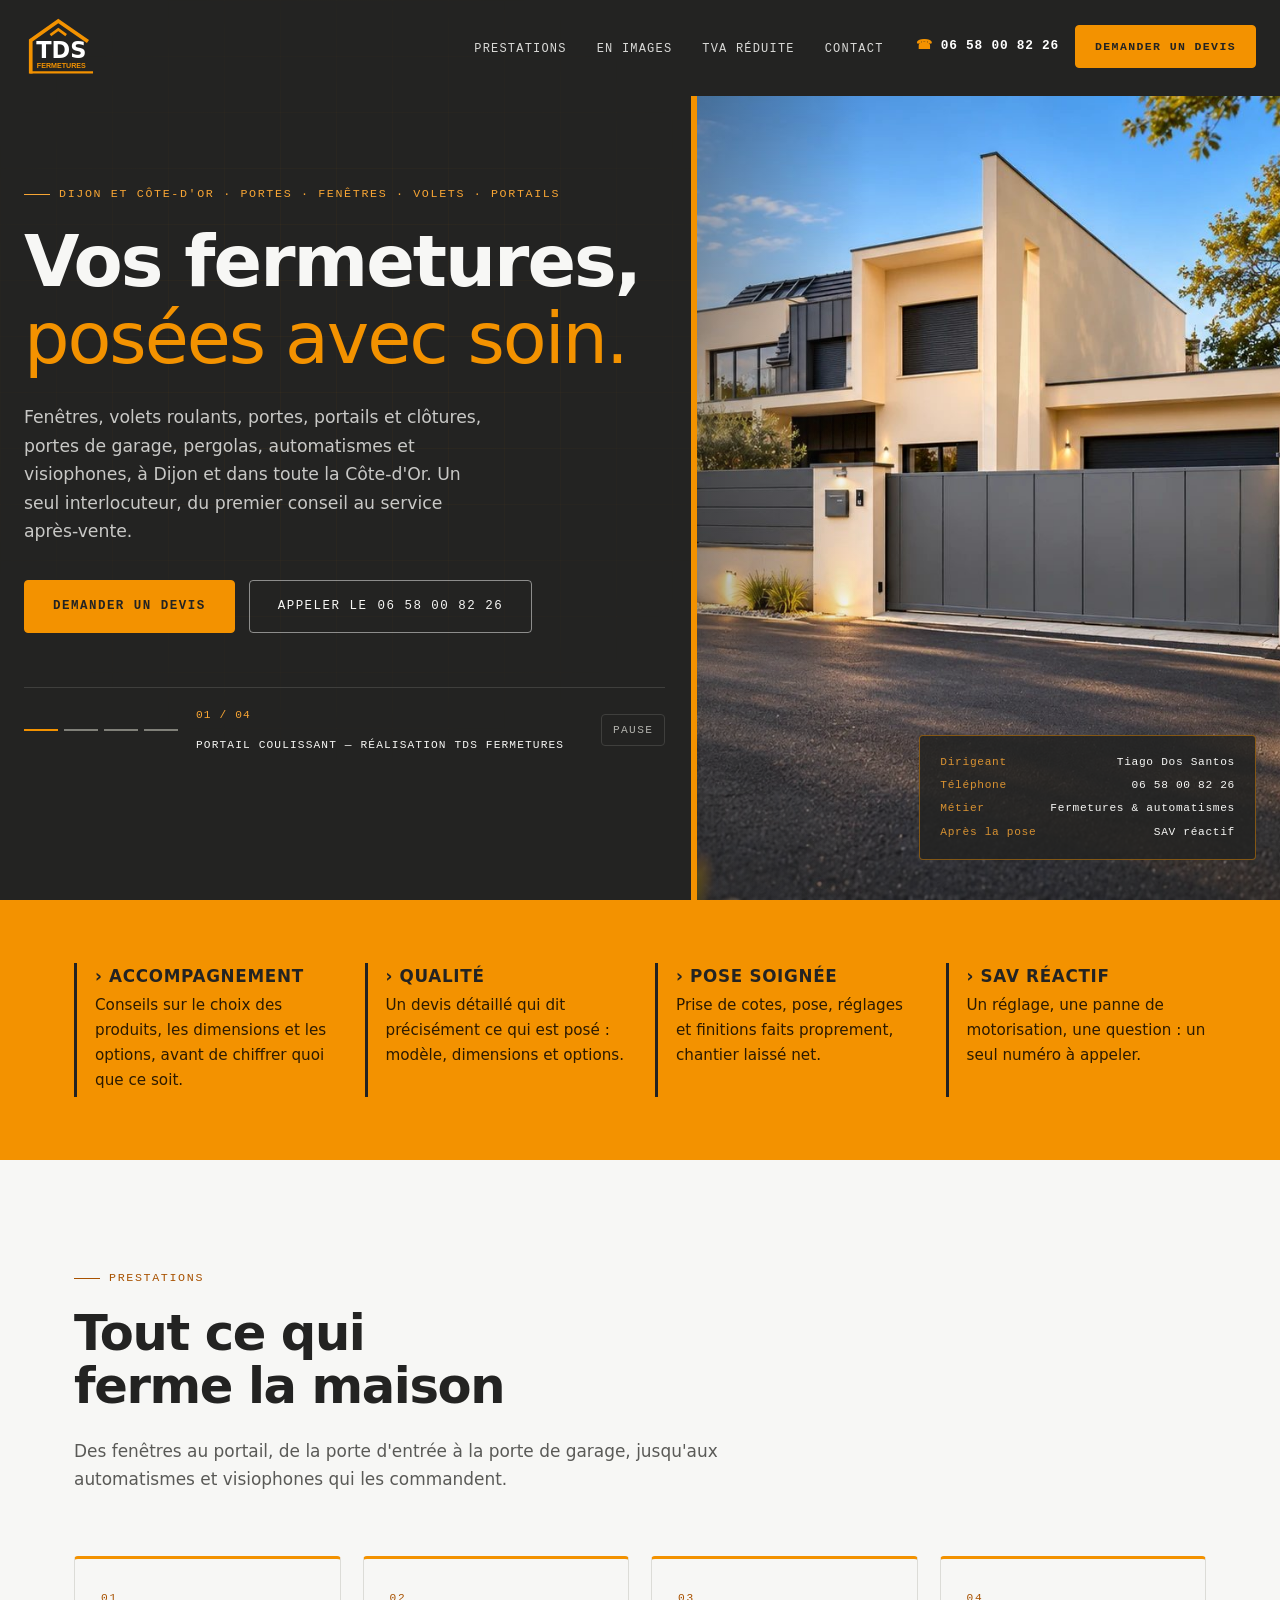
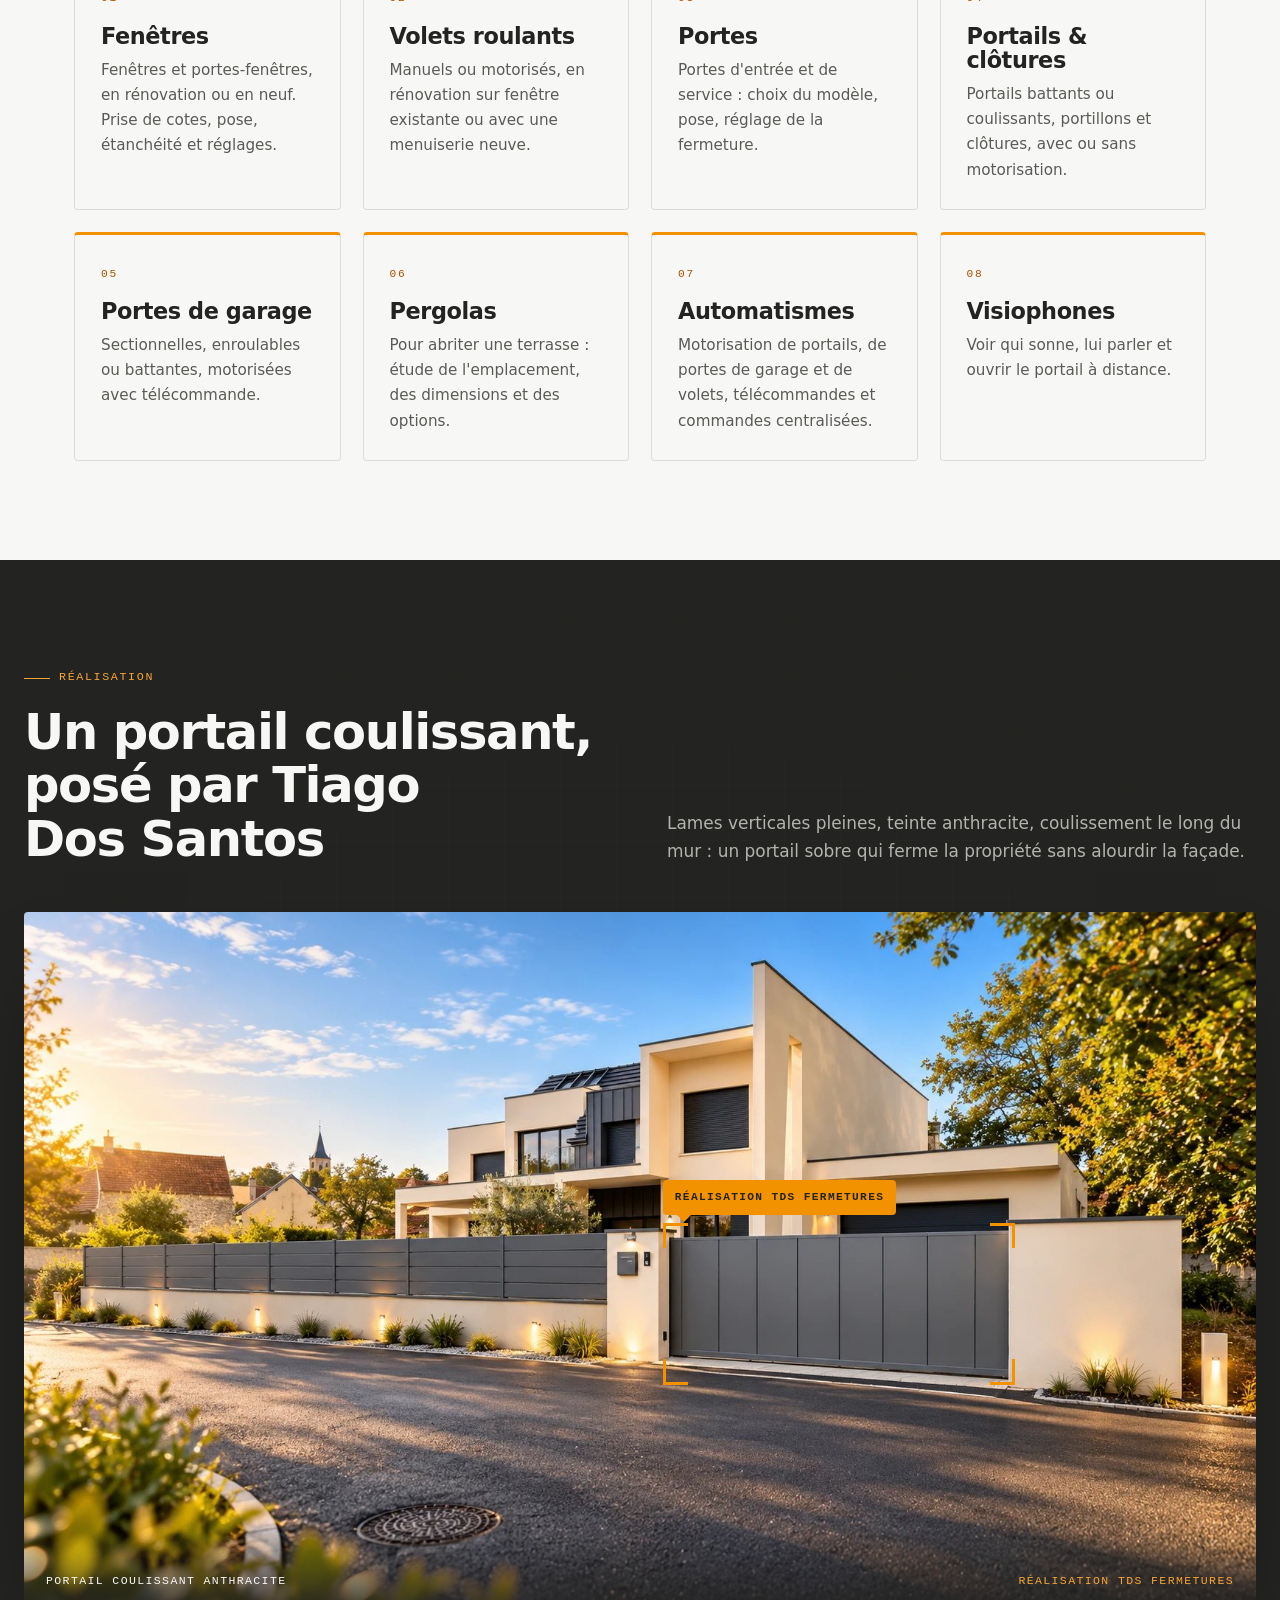
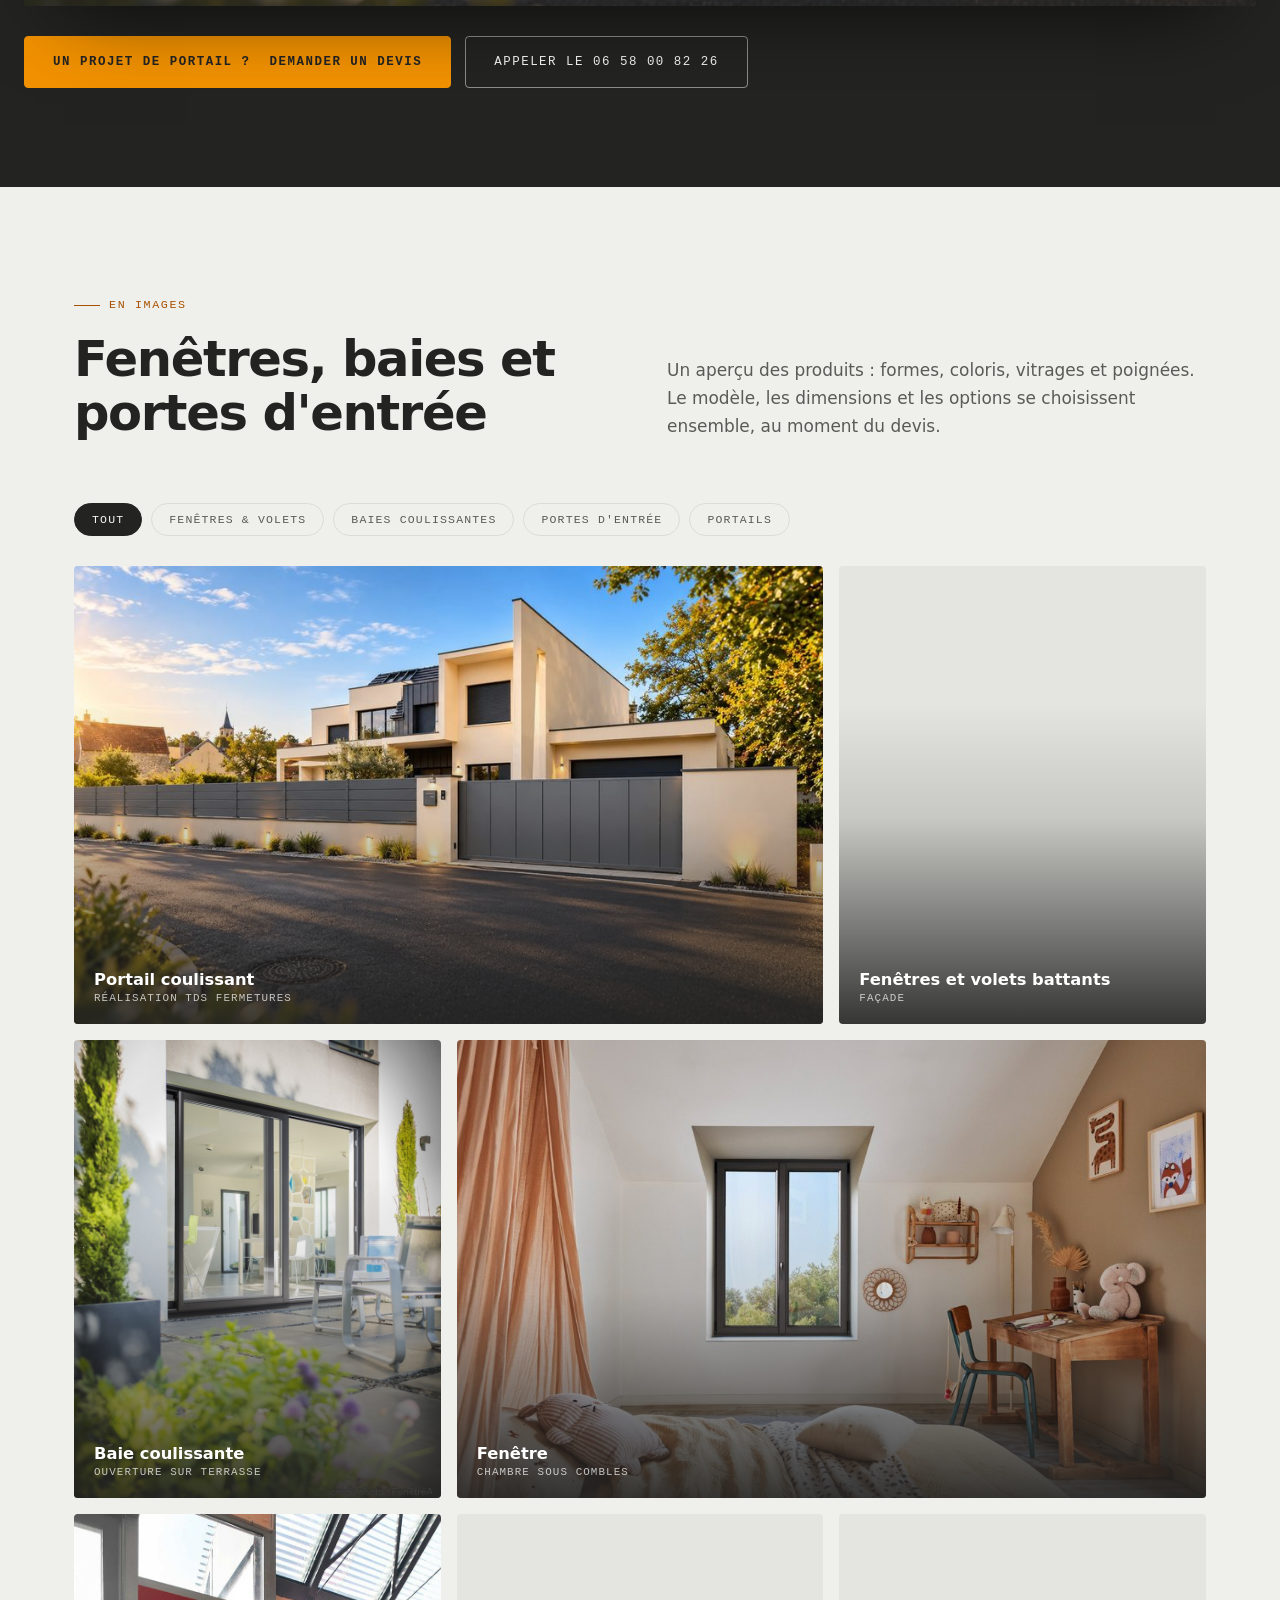
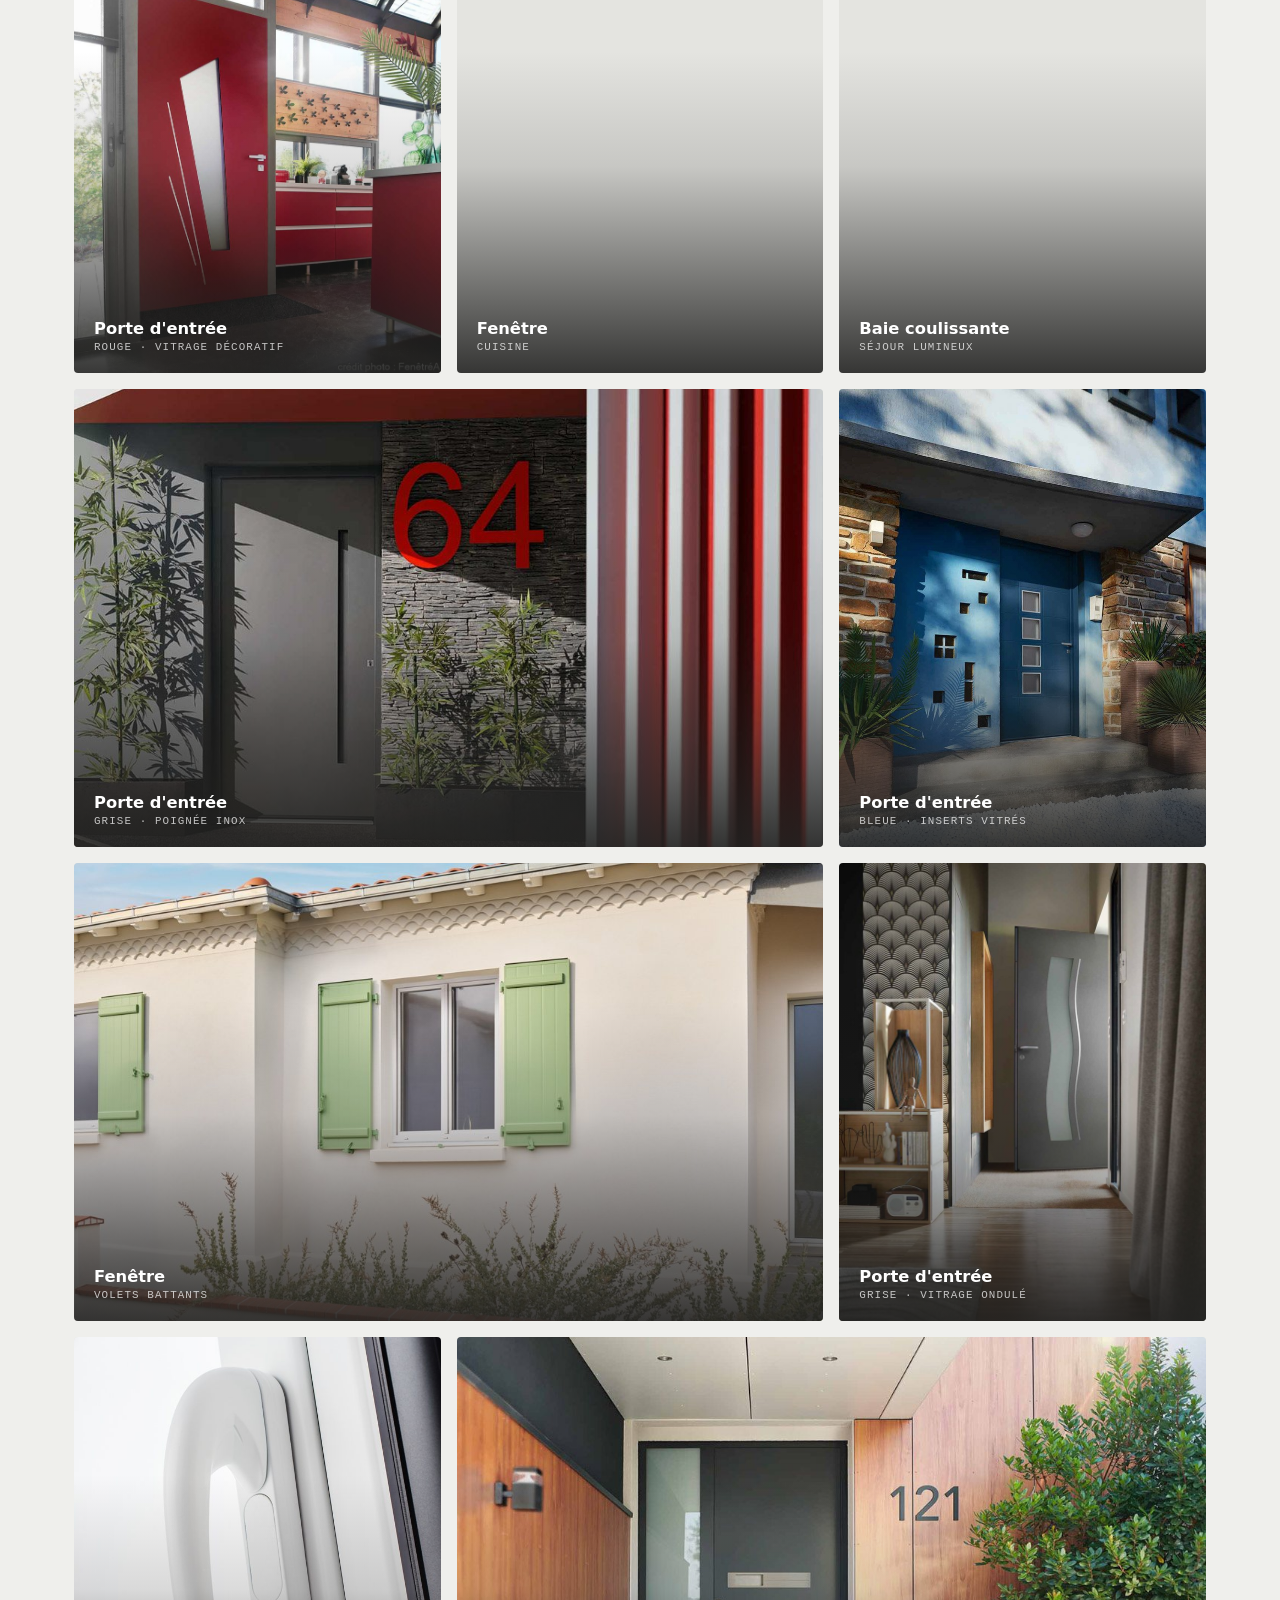
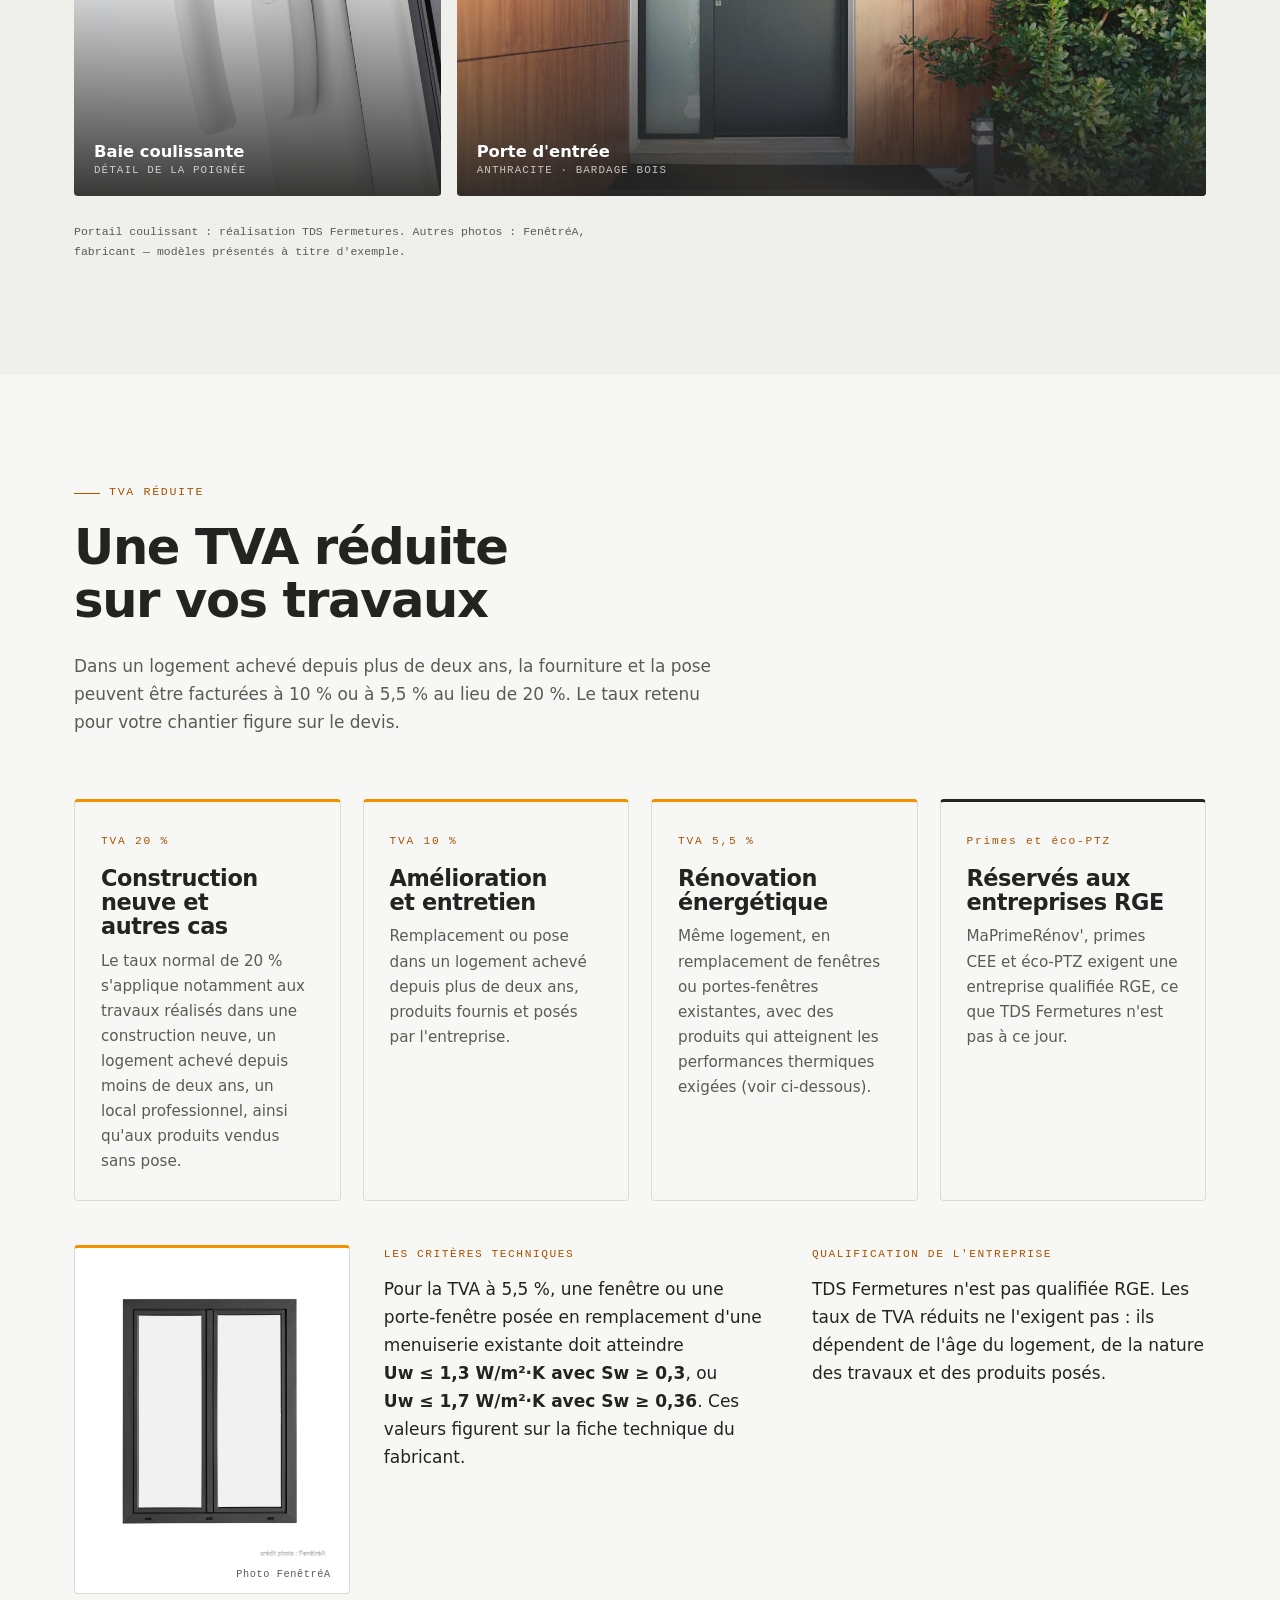
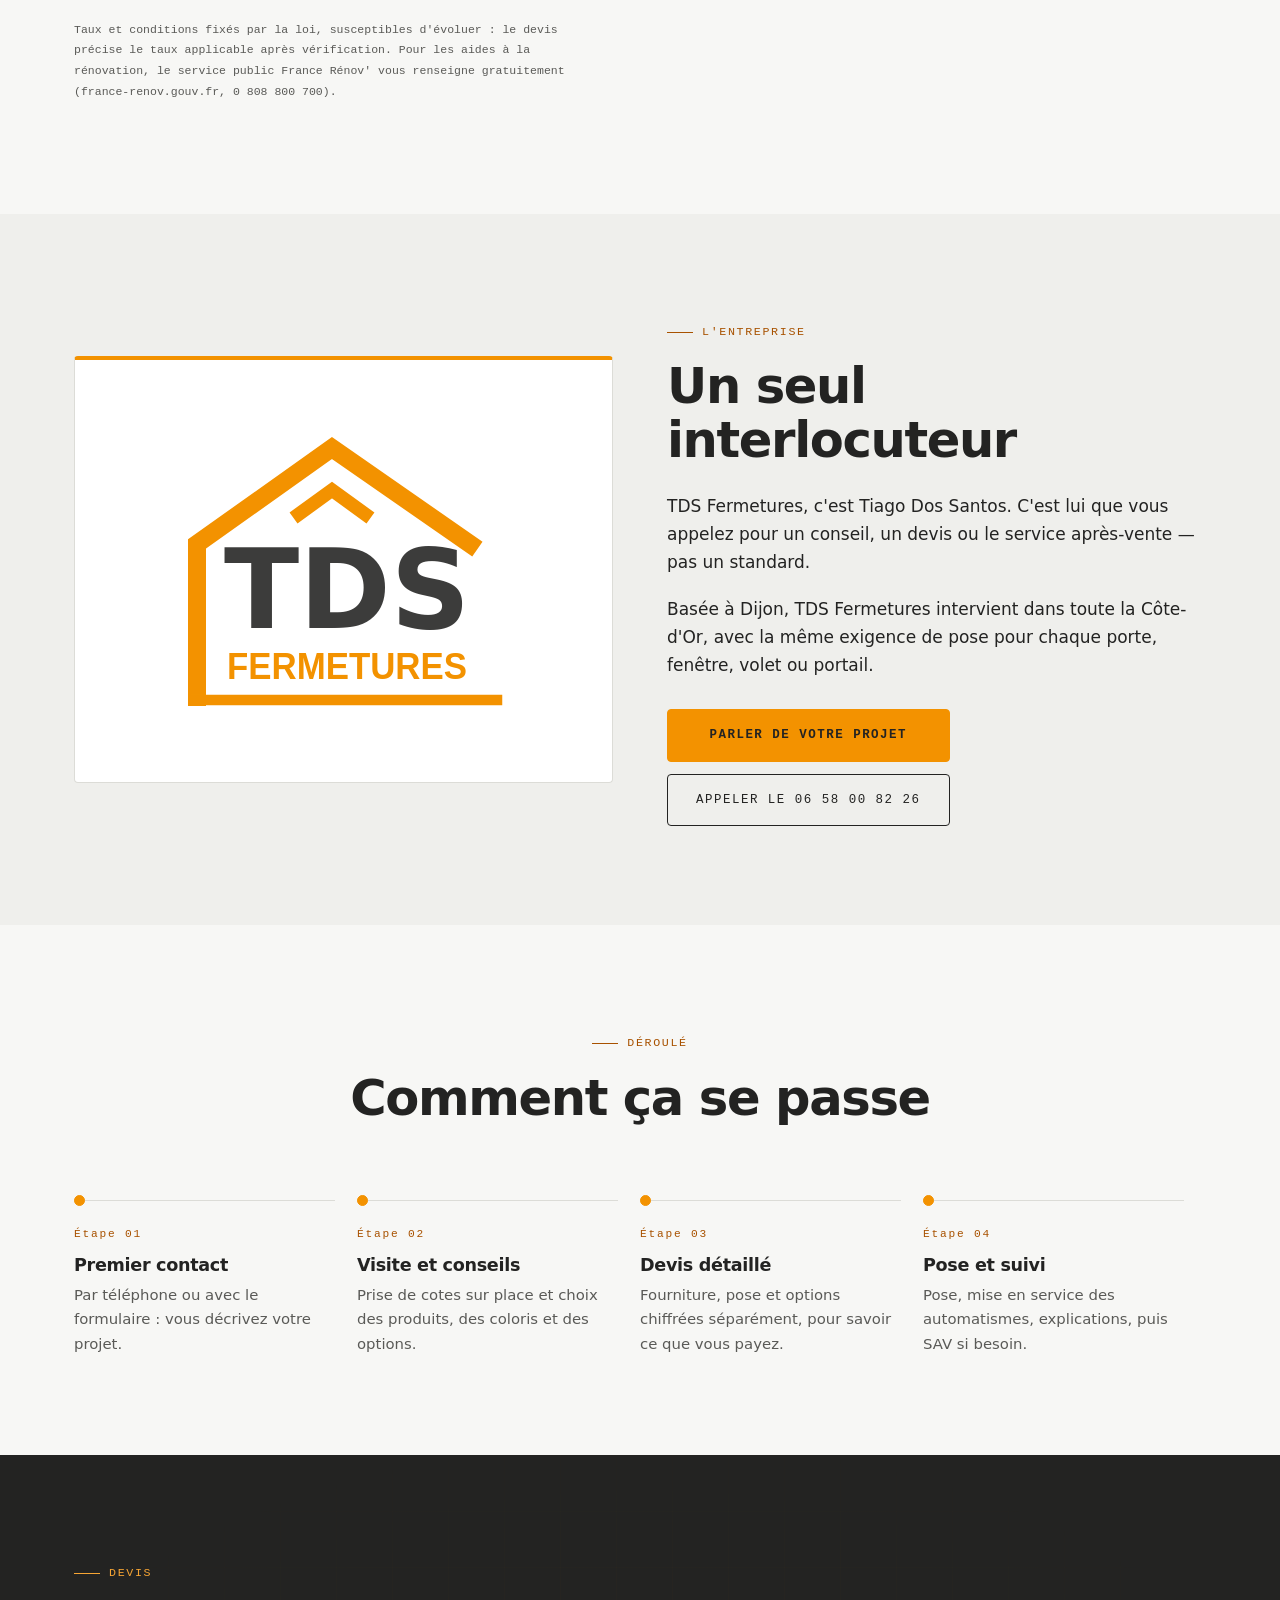
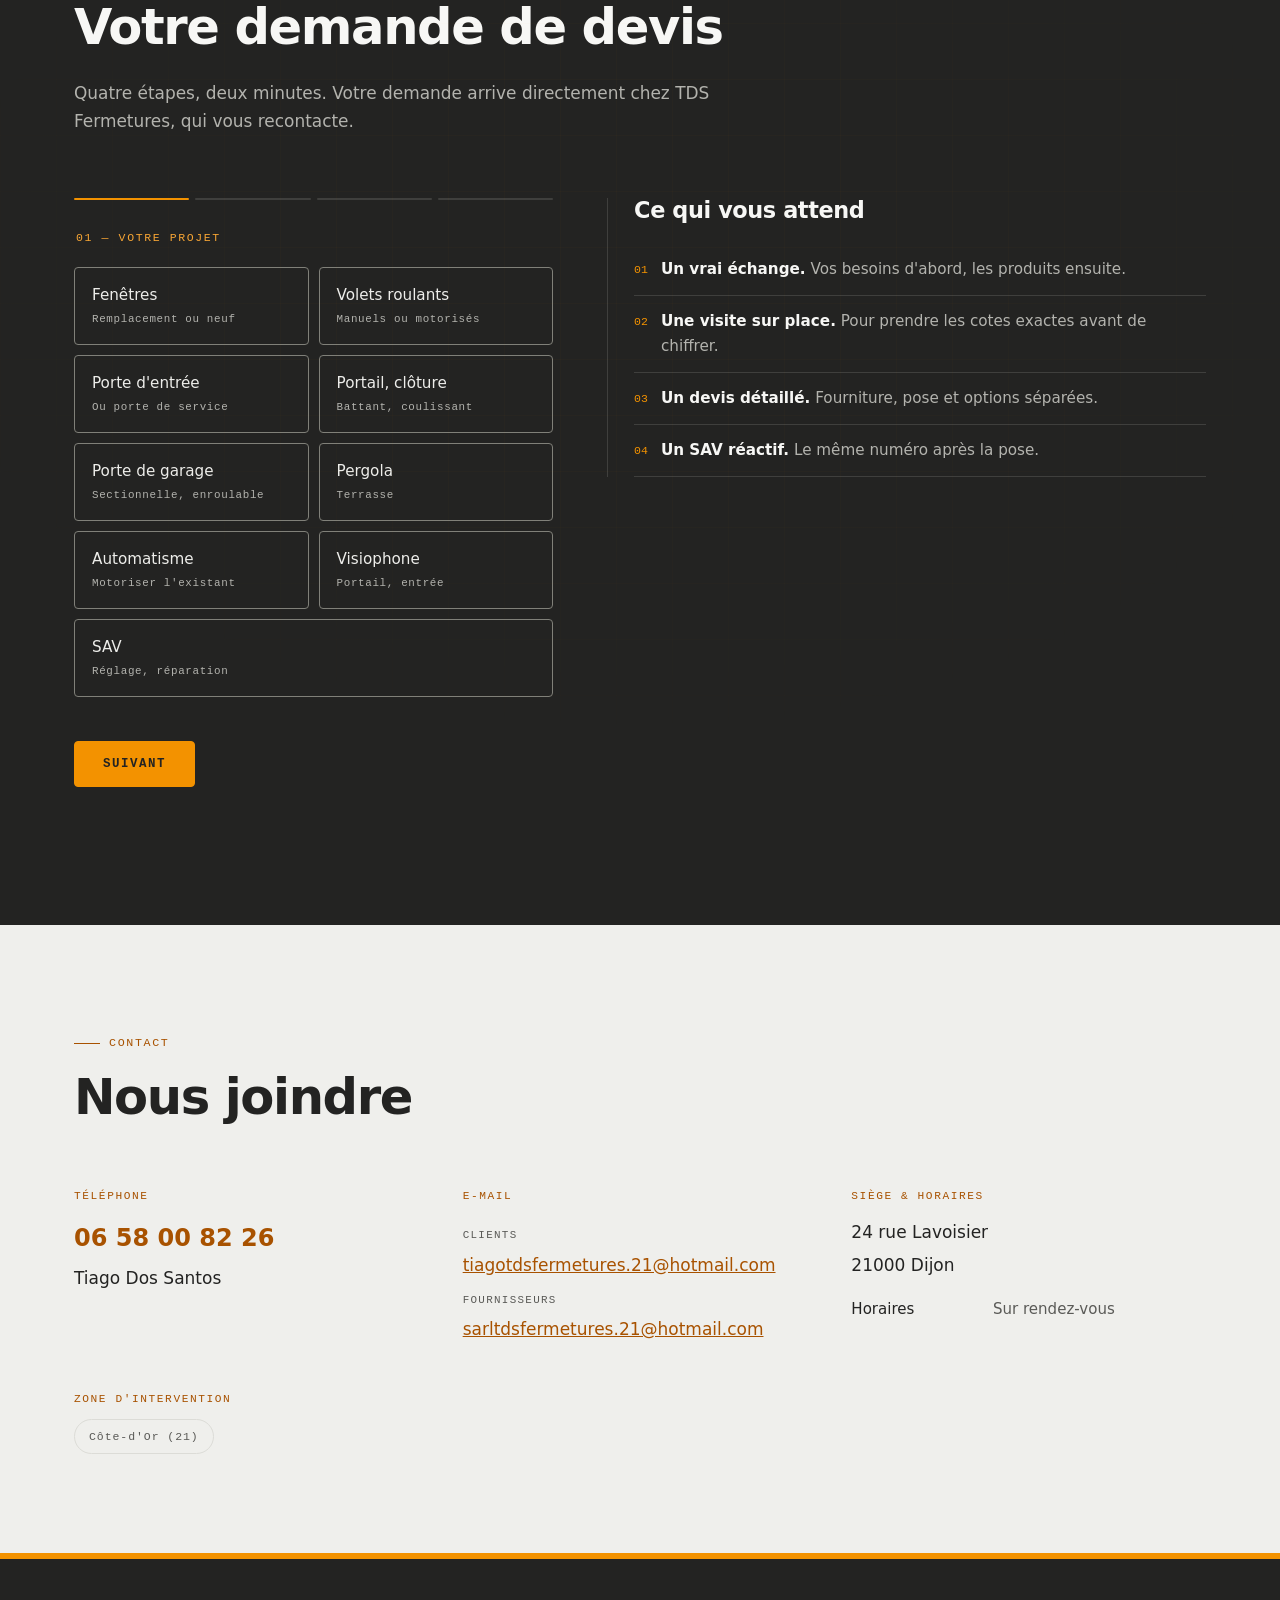
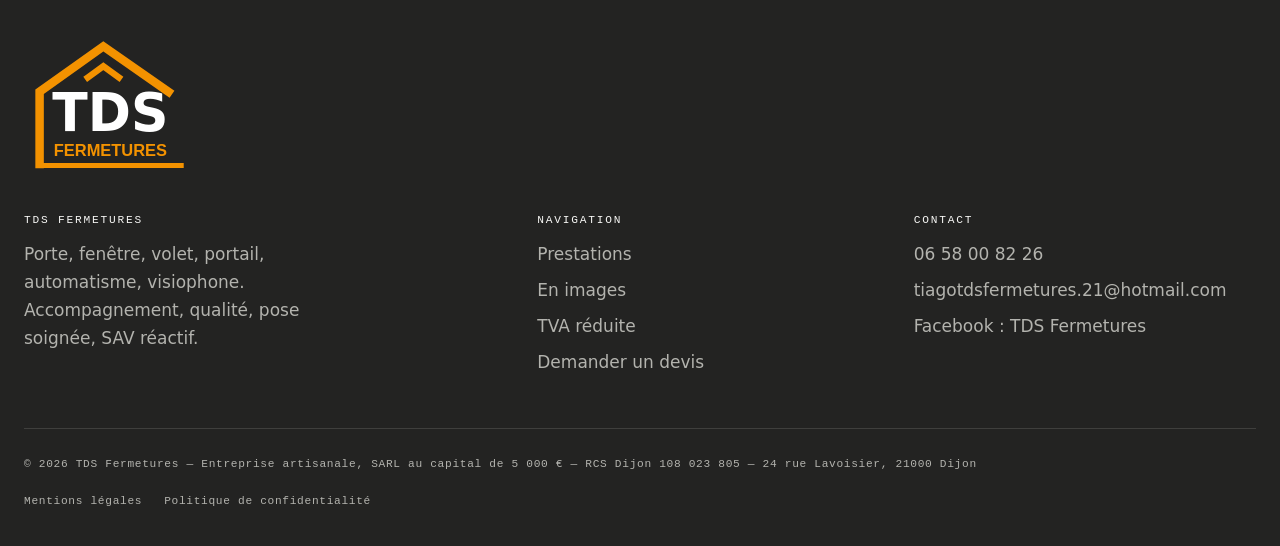
==== commit d9651ddd: "Mises à jour visibles tout de suite (cache des scripts) Les navigateurs gardaient l'ancien main.js u" ====
--- a/index.html
+++ b/index.html
@@ -24,7 +24,7 @@
 <meta name="theme-color" content="#F39200">
 <link rel="icon" href="assets/favicon.svg" type="image/svg+xml">
 <link rel="apple-touch-icon" href="assets/apple-touch-icon.png">
-<link rel="stylesheet" href="assets/css/style.css">
+<link rel="stylesheet" href="assets/css/style.css?v=20261113">
 <!-- Sans JavaScript, les blocs qui apparaissent au défilement restent visibles. -->
 <noscript><style>.apparait{opacity:1;transform:none}.hero__repere,.devis__pied,.devis__jauge,#formDevis .volet,.burger{display:none}</style></noscript>
 
@@ -903,7 +903,7 @@
   <a href="#devis" class="btn btn--plein">Demander un devis</a>
 </div>
 
-<script src="assets/js/content.js"></script>
-<script src="assets/js/main.js"></script>
+<script src="assets/js/content.js?v=20261113"></script>
+<script src="assets/js/main.js?v=20261113"></script>
 </body>
 </html>
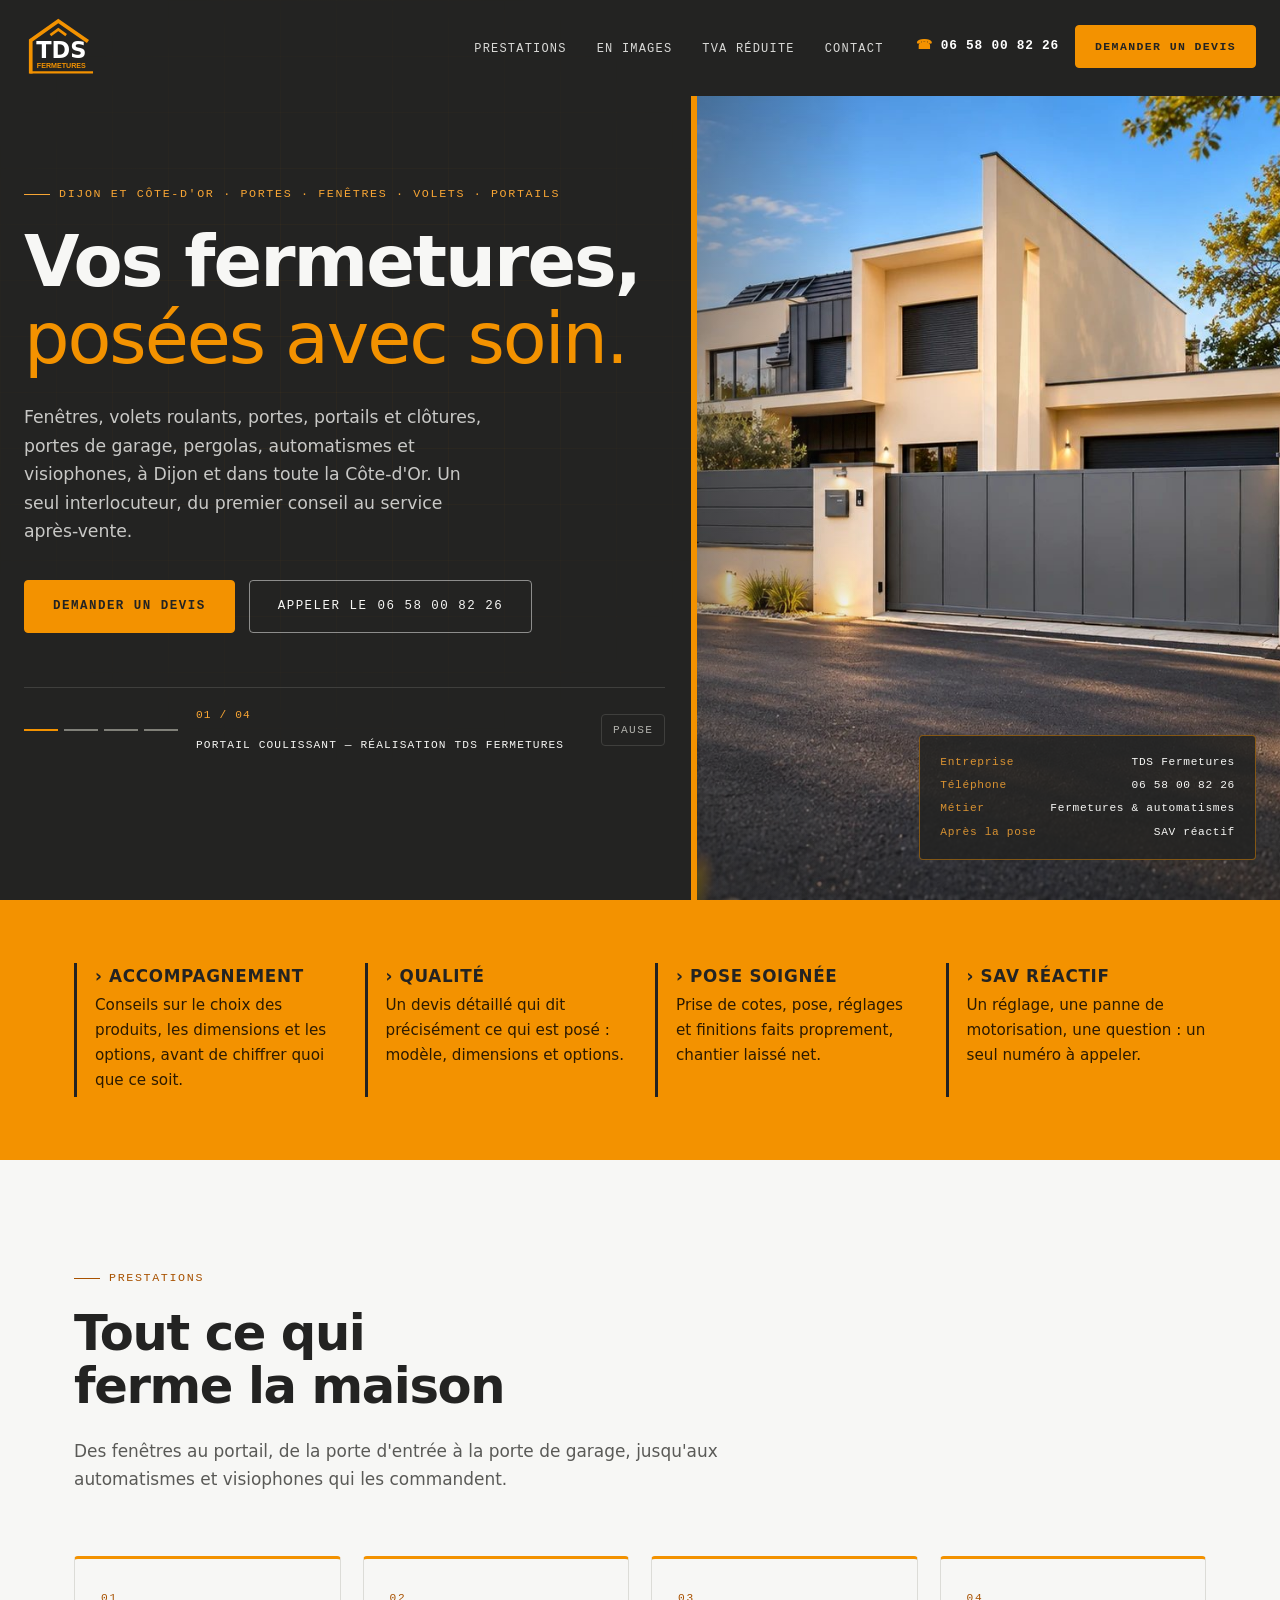
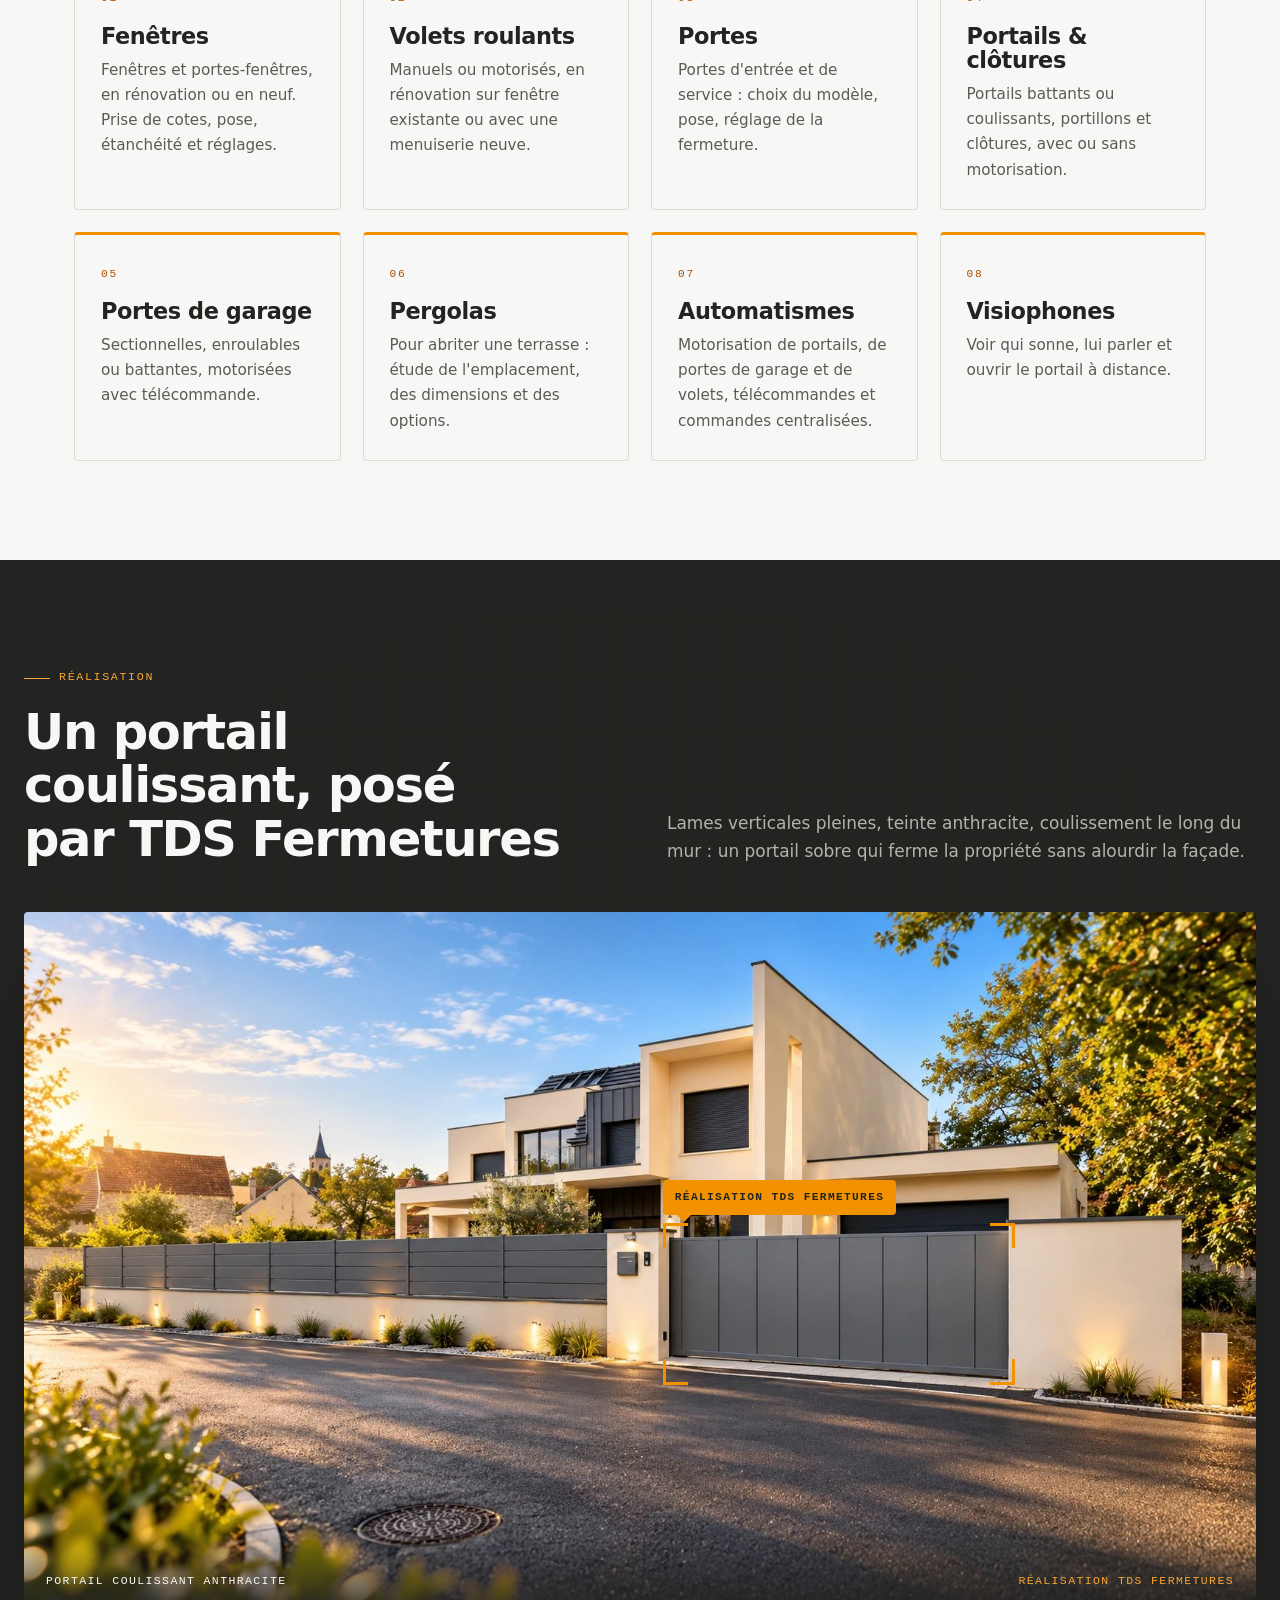
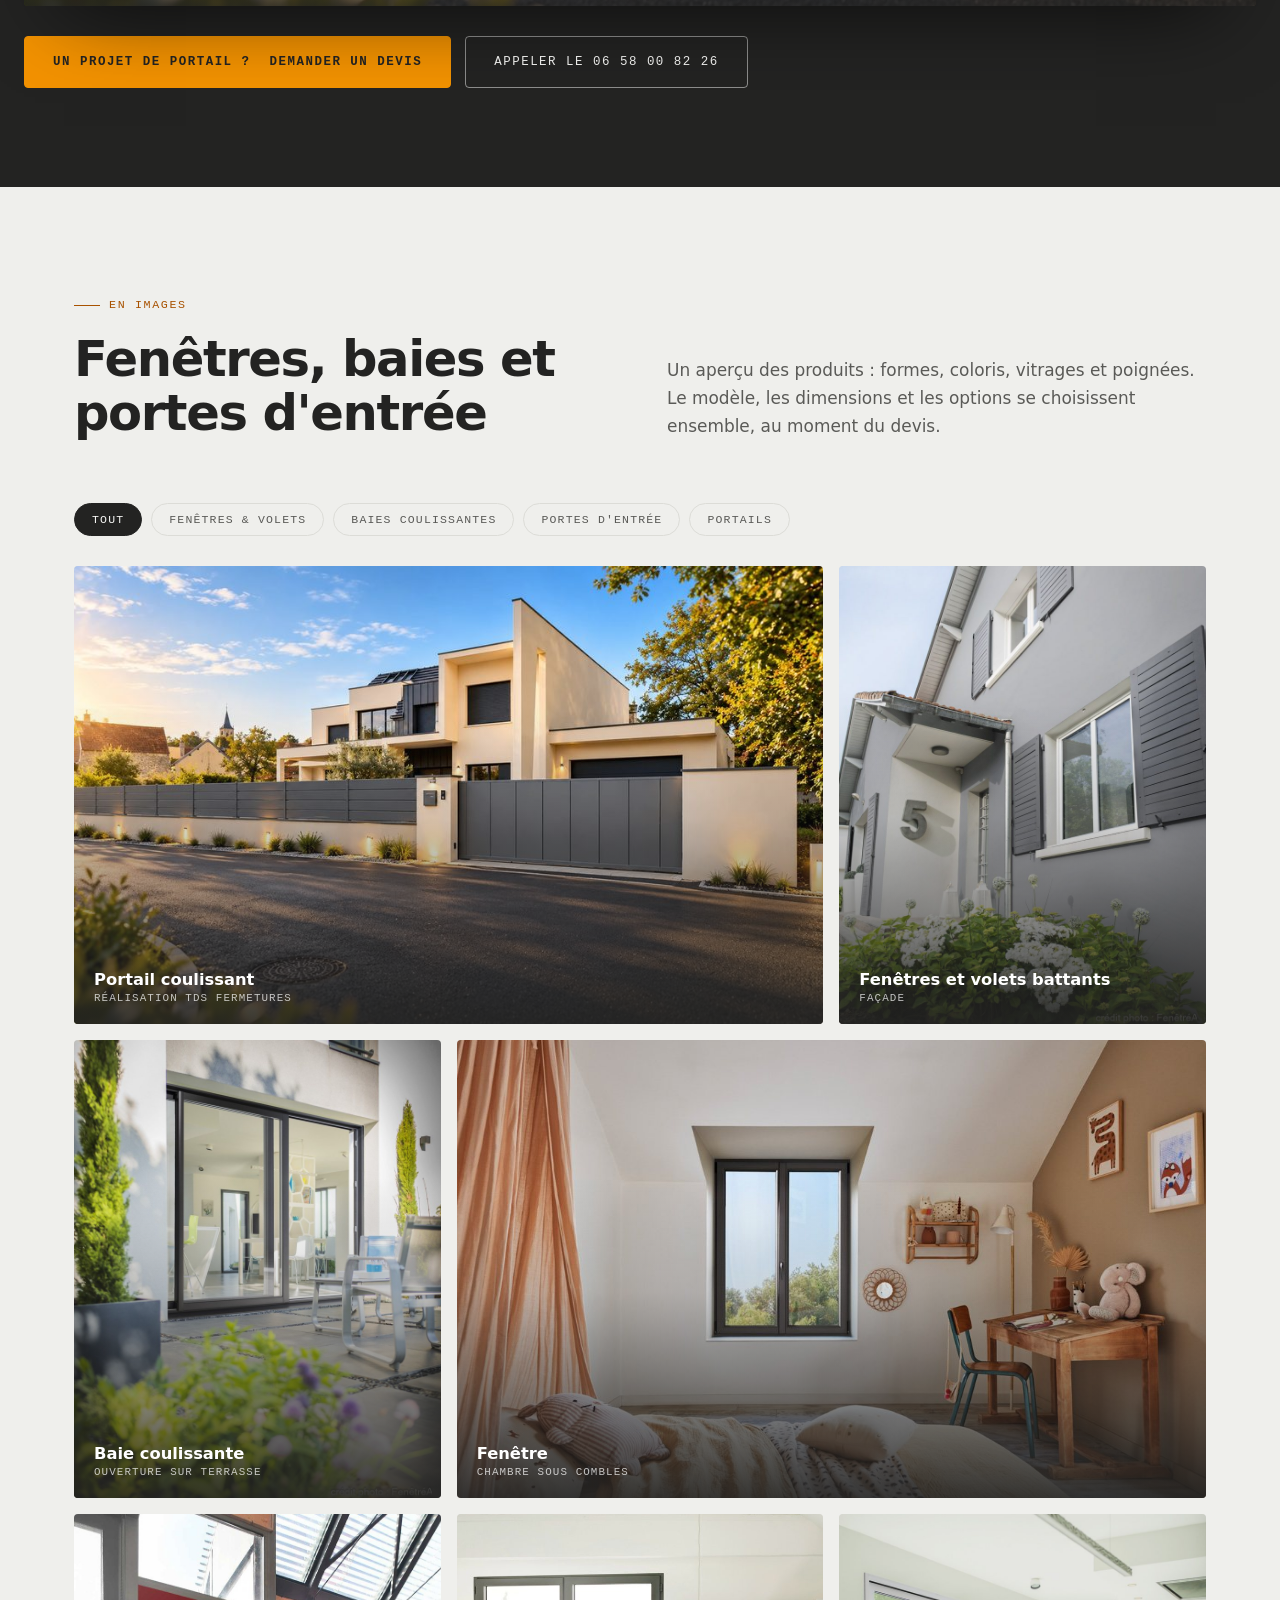
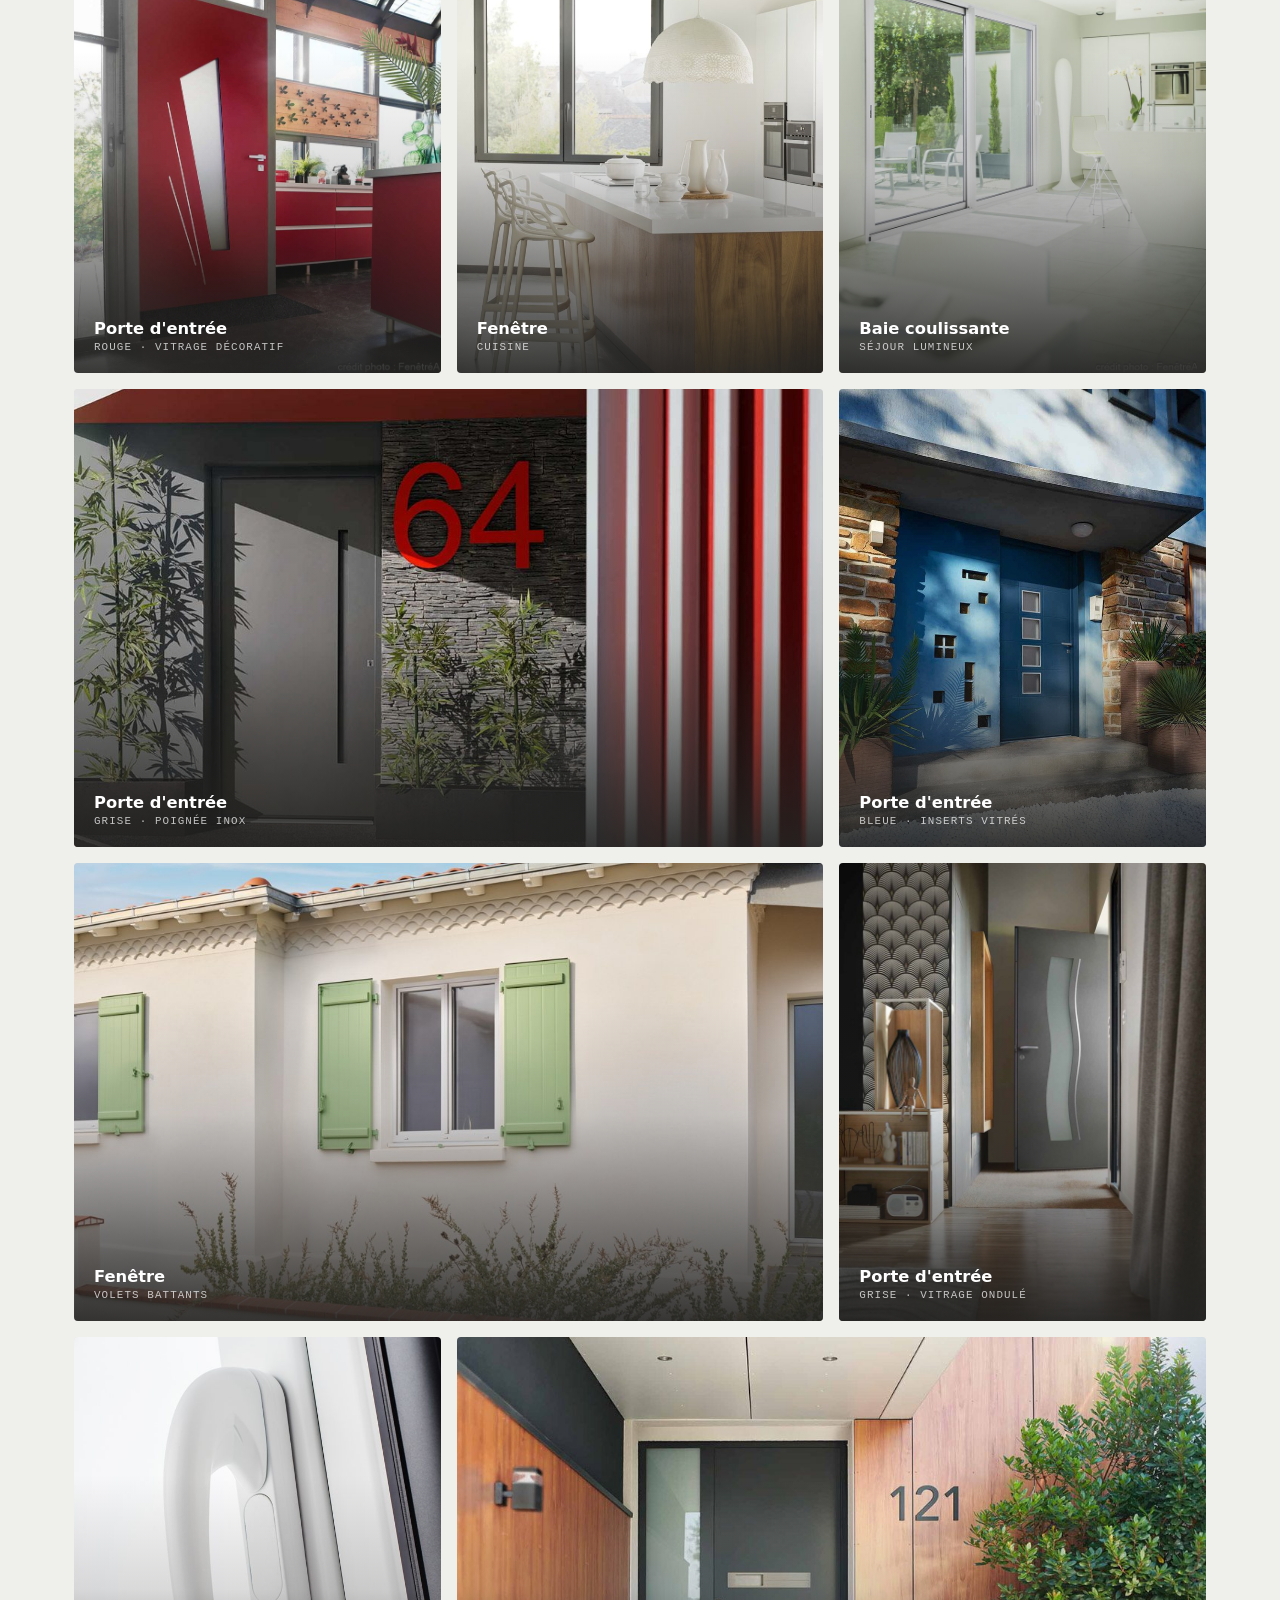
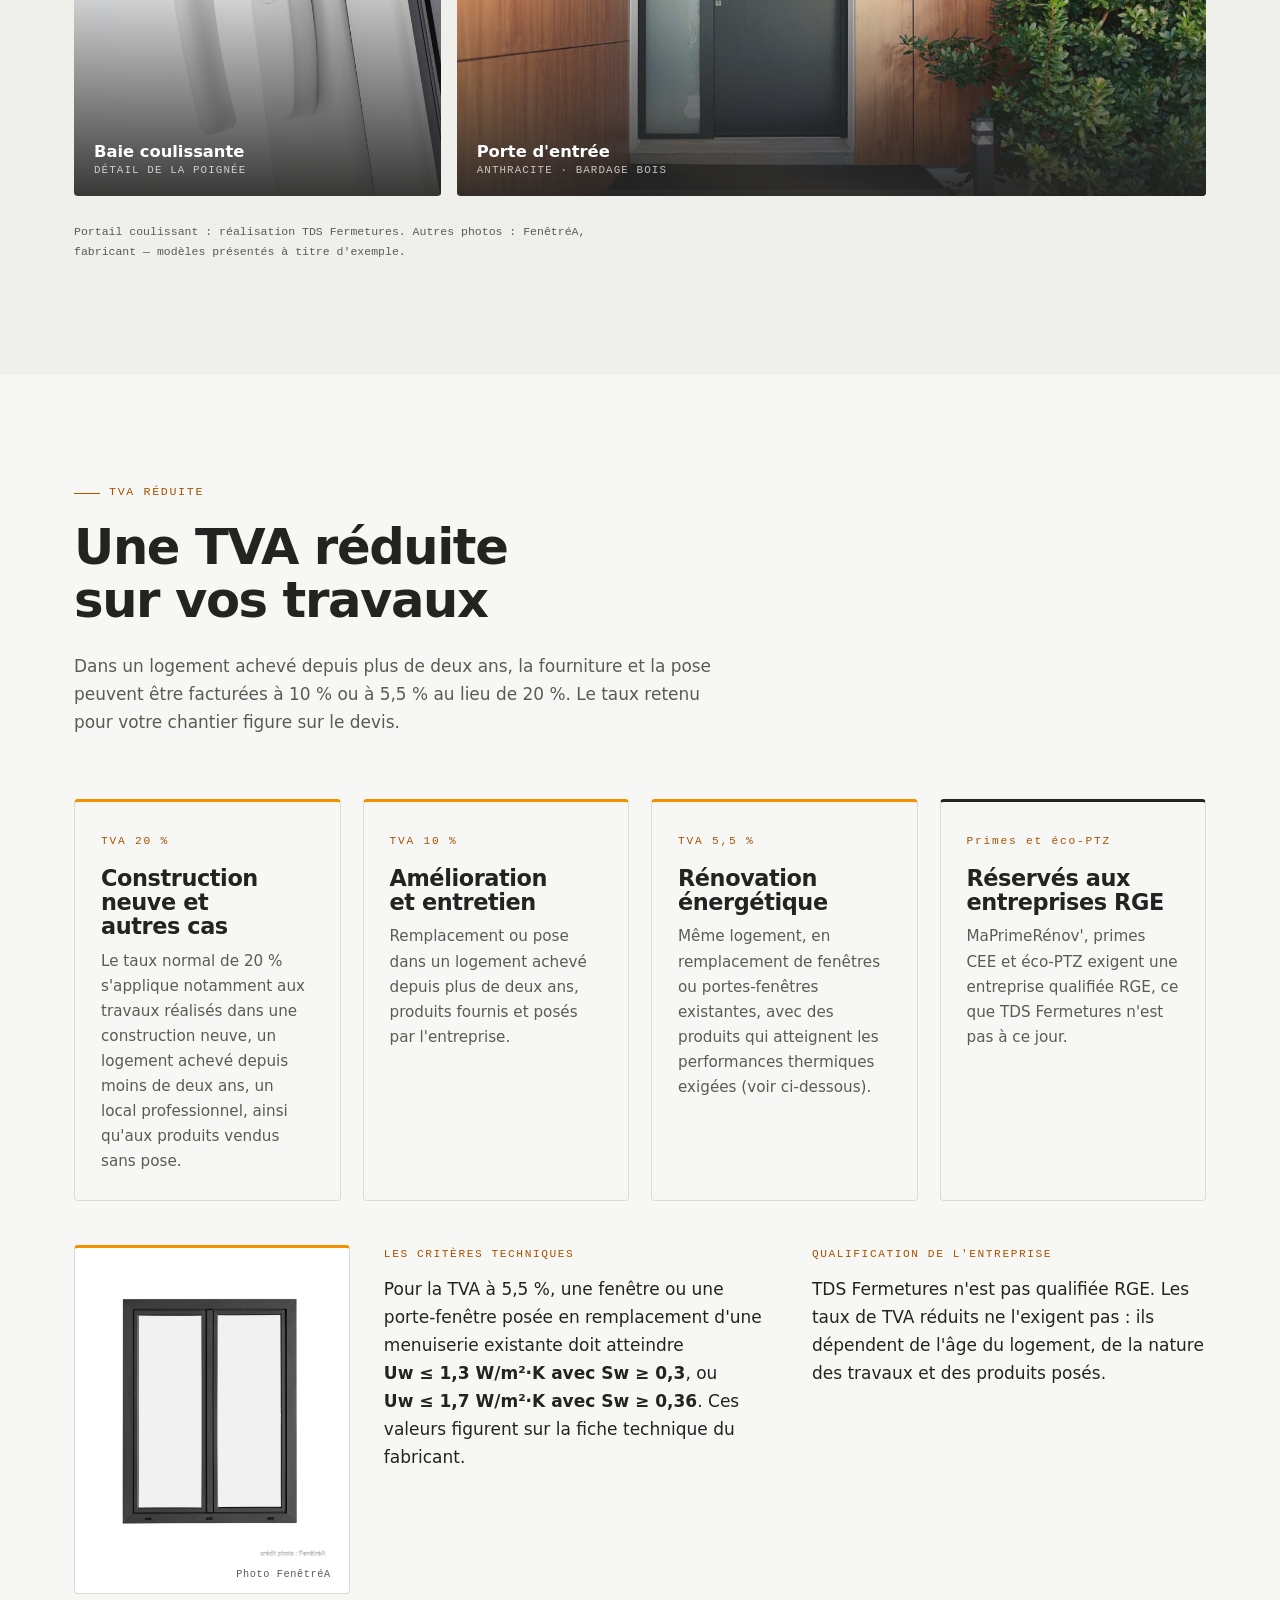
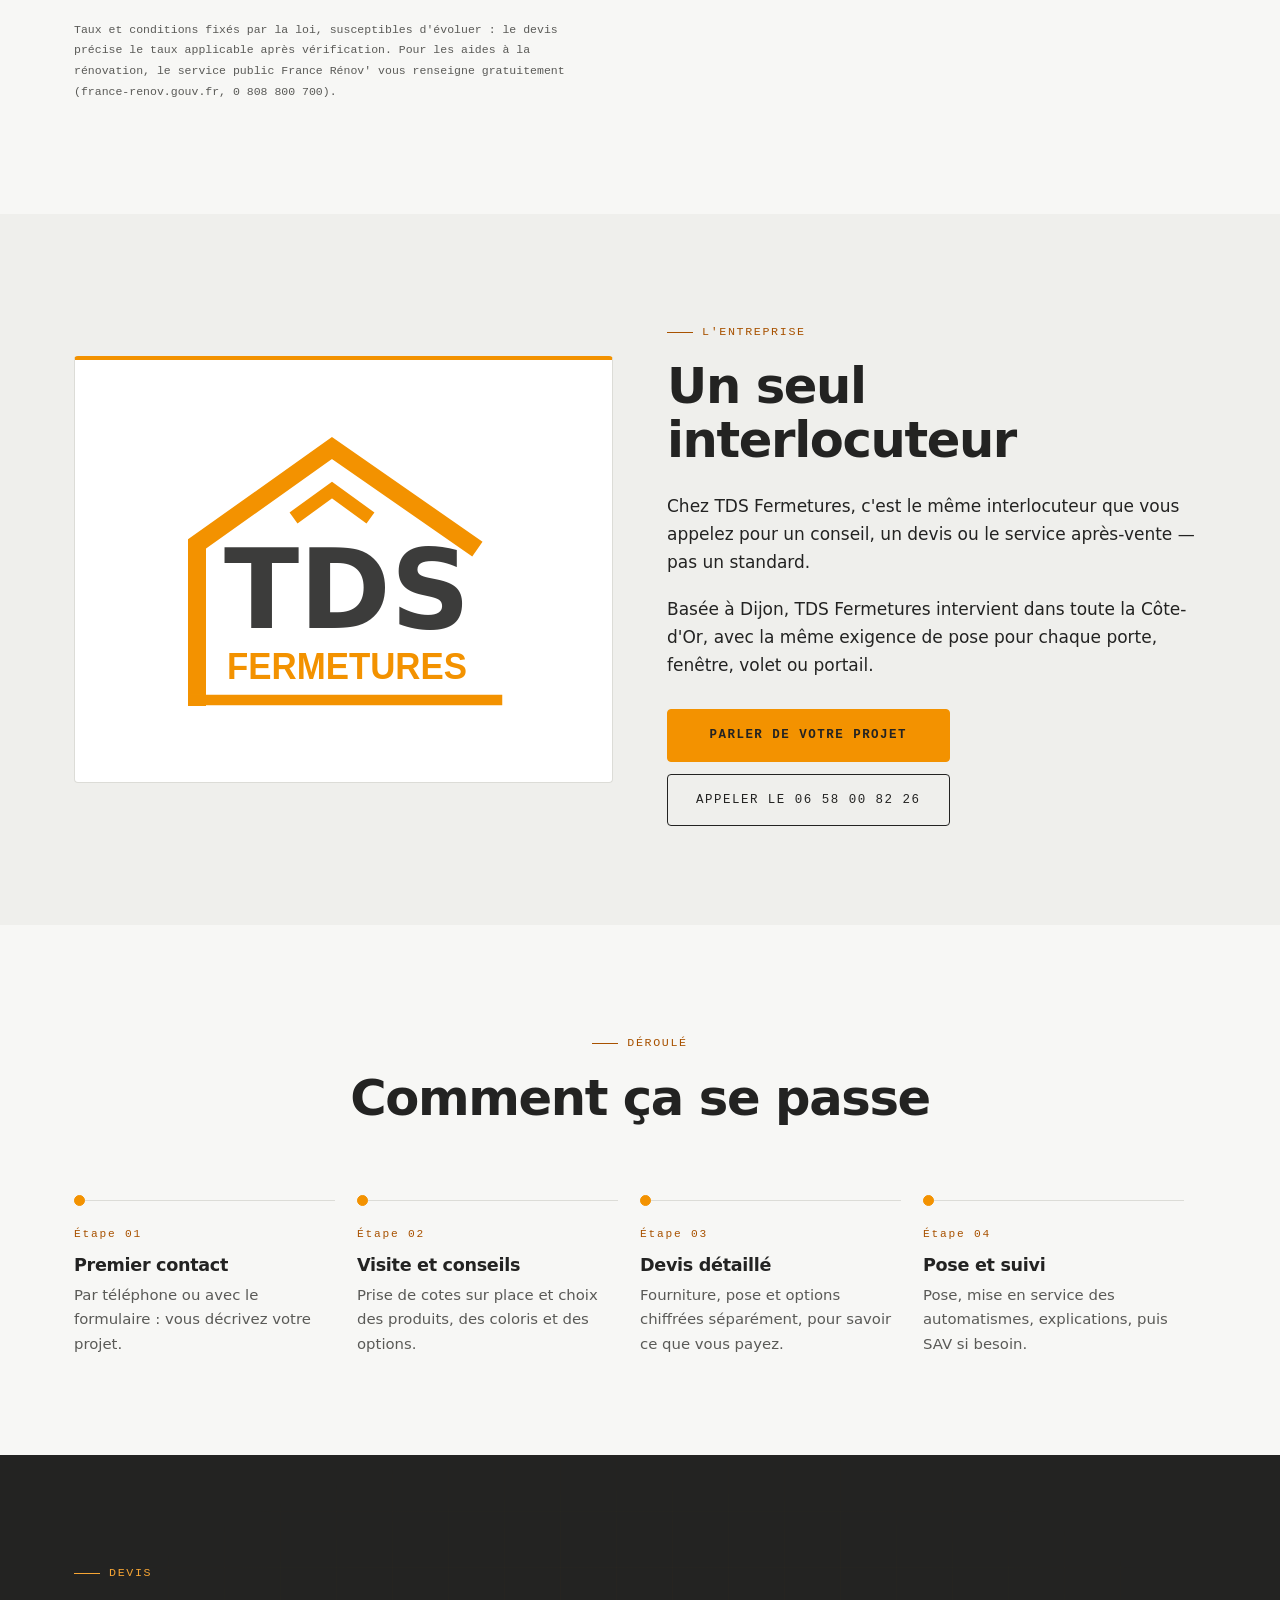
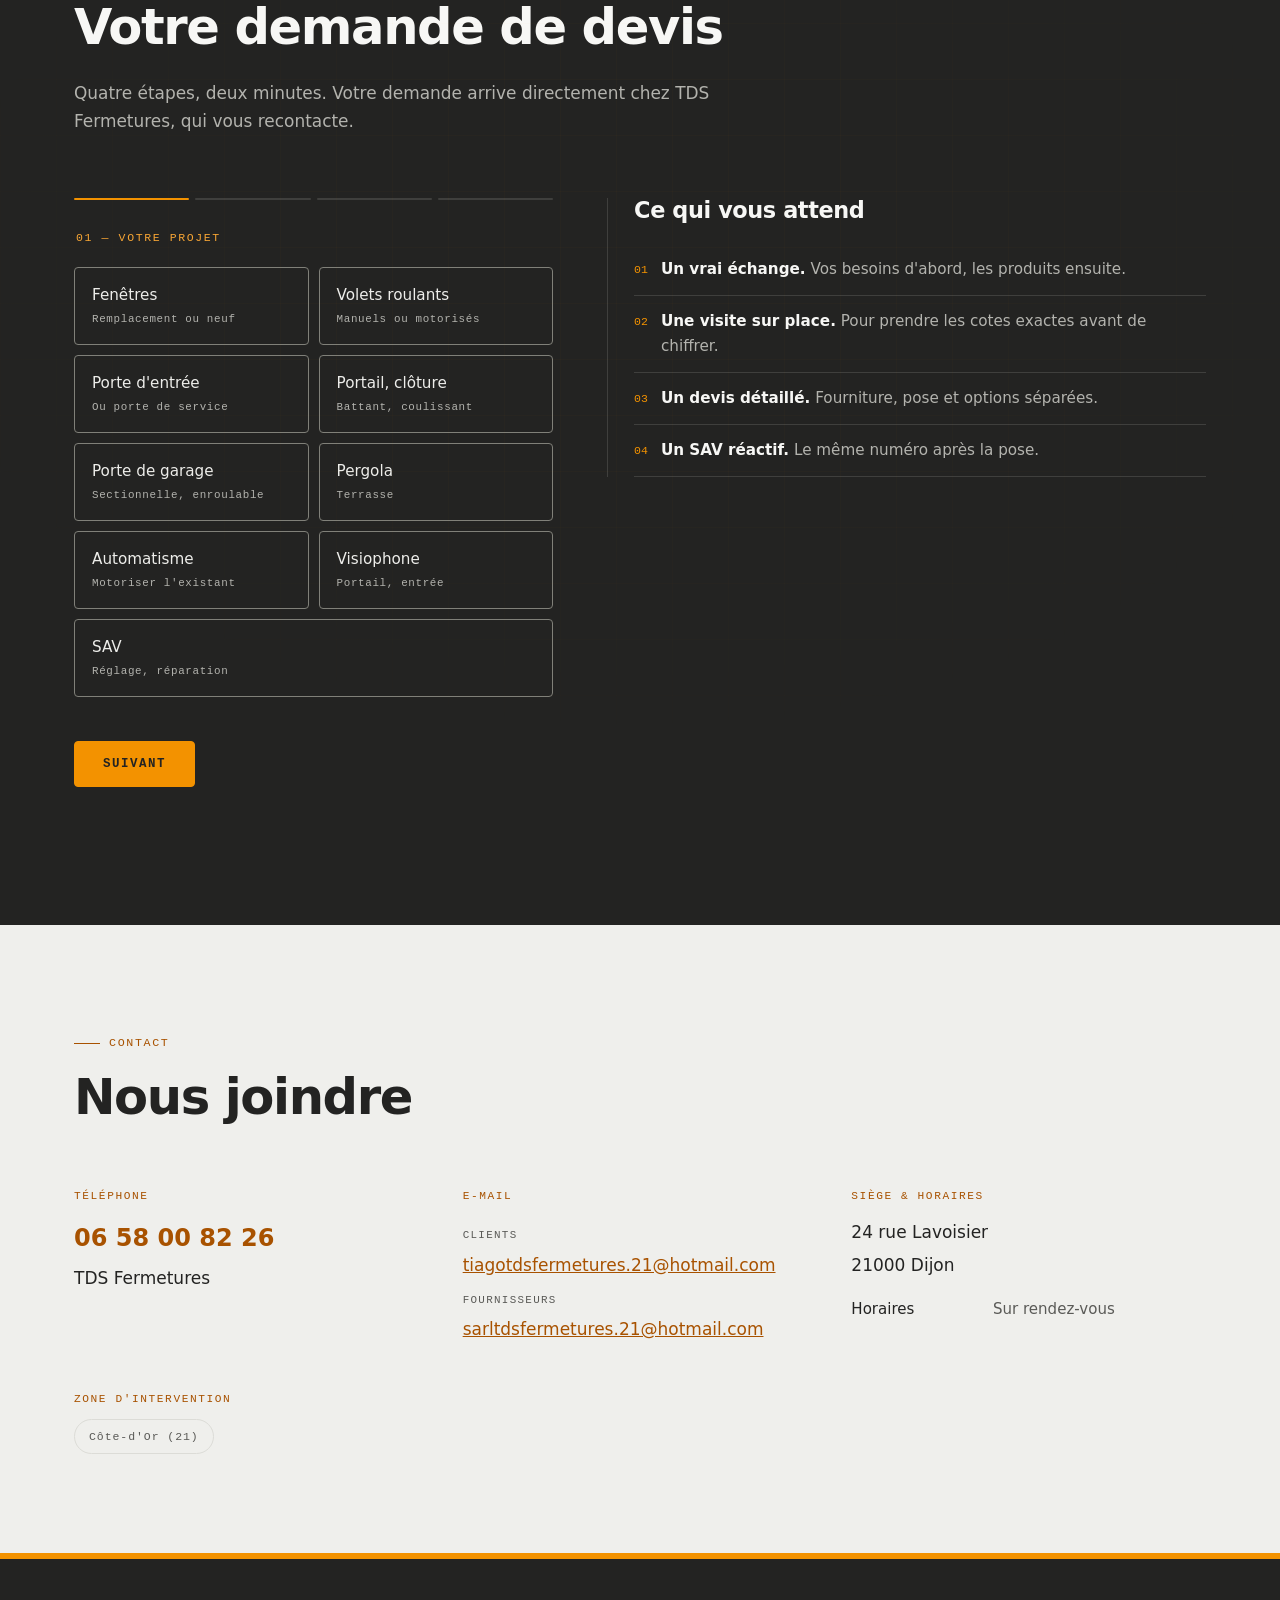
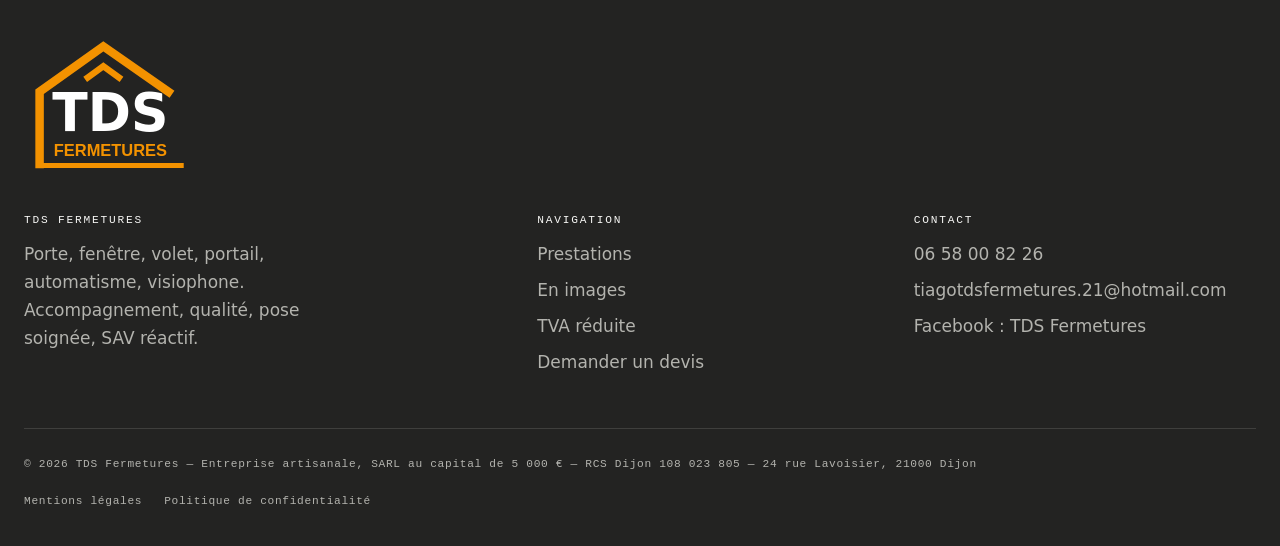
==== commit 116f4ac9: "« TDS Fermetures » à la place de « Tiago » dans les textes du site Cartouche et bloc contact (« Entr" ====
--- a/index.html
+++ b/index.html
@@ -162,7 +162,7 @@
 
       <aside class="cartouche" aria-label="Fiche de l'entreprise">
         <dl>
-          <dt>Dirigeant</dt><dd data-cms="cartouche.dirigeant">Tiago Dos Santos</dd>
+          <dt>Entreprise</dt><dd data-cms="cartouche.entreprise">TDS Fermetures</dd>
           <dt>Téléphone</dt><dd data-cms="infos.telephone">06 58 00 82 26</dd>
           <dt>Métier</dt><dd data-cms="cartouche.metier">Fermetures &amp; automatismes</dd>
           <dt>Après la pose</dt><dd data-cms="cartouche.sav">SAV réactif</dd>
@@ -283,7 +283,7 @@
       <div class="tete tete--large rea__tete">
         <div>
           <span class="annot apparait">Réalisation</span>
-          <h2 class="apparait d1" id="titreRealisation" data-cms="realisation.titre">Un portail coulissant, posé par Tiago Dos Santos</h2>
+          <h2 class="apparait d1" id="titreRealisation" data-cms="realisation.titre">Un portail coulissant, posé par TDS Fermetures</h2>
         </div>
         <p class="apparait d1" data-cms="realisation.texte">
           Lames verticales pleines, teinte anthracite, coulissement le long du
@@ -538,8 +538,8 @@
         <span class="annot apparait">L'entreprise</span>
         <h2 class="apparait d1" data-cms="entreprise.titre">Un seul interlocuteur</h2>
         <p class="apparait d1" data-cms="entreprise.paragraphe_1">
-          TDS Fermetures, c'est Tiago Dos Santos. C'est lui que vous appelez pour
-          un conseil, un devis ou le service après-vente — pas un standard.
+          Chez TDS Fermetures, c'est le même interlocuteur que vous appelez pour
+          un conseil, un devis ou le service après-vente — pas un standard.
         </p>
         <p class="apparait d2" data-cms="entreprise.paragraphe_2">
           Basée à Dijon, TDS Fermetures intervient dans toute la Côte-d'Or, avec
@@ -759,7 +759,7 @@
             </div>
             <p class="devis__secours-aide">Rien ne s'ouvre ? Écrivez à
               <a href="mailto:tiagotdsfermetures.21@hotmail.com">tiagotdsfermetures.21@hotmail.com</a>
-              ou appelez directement Tiago.</p>
+              ou appelez directement TDS Fermetures.</p>
             <p class="devis__secours-aide" id="copieBloc" hidden><button type="button" class="lien-bouton" id="copieDevis">Copier ma demande</button>
               pour la coller dans votre e-mail. <span id="copieEtat" role="status"></span></p>
           </div>
@@ -810,7 +810,7 @@
           <span class="bloc-info__label">Téléphone</span>
           <p>
             <a class="lien-fort" href="tel:+33658008226" data-cms="infos.telephone" data-cms-lien="tel">06 58 00 82 26</a><br>
-            <span data-cms="cartouche.dirigeant">Tiago Dos Santos</span>
+            <span data-cms="cartouche.entreprise">TDS Fermetures</span>
           </p>
         </div>
         <div class="bloc-info">
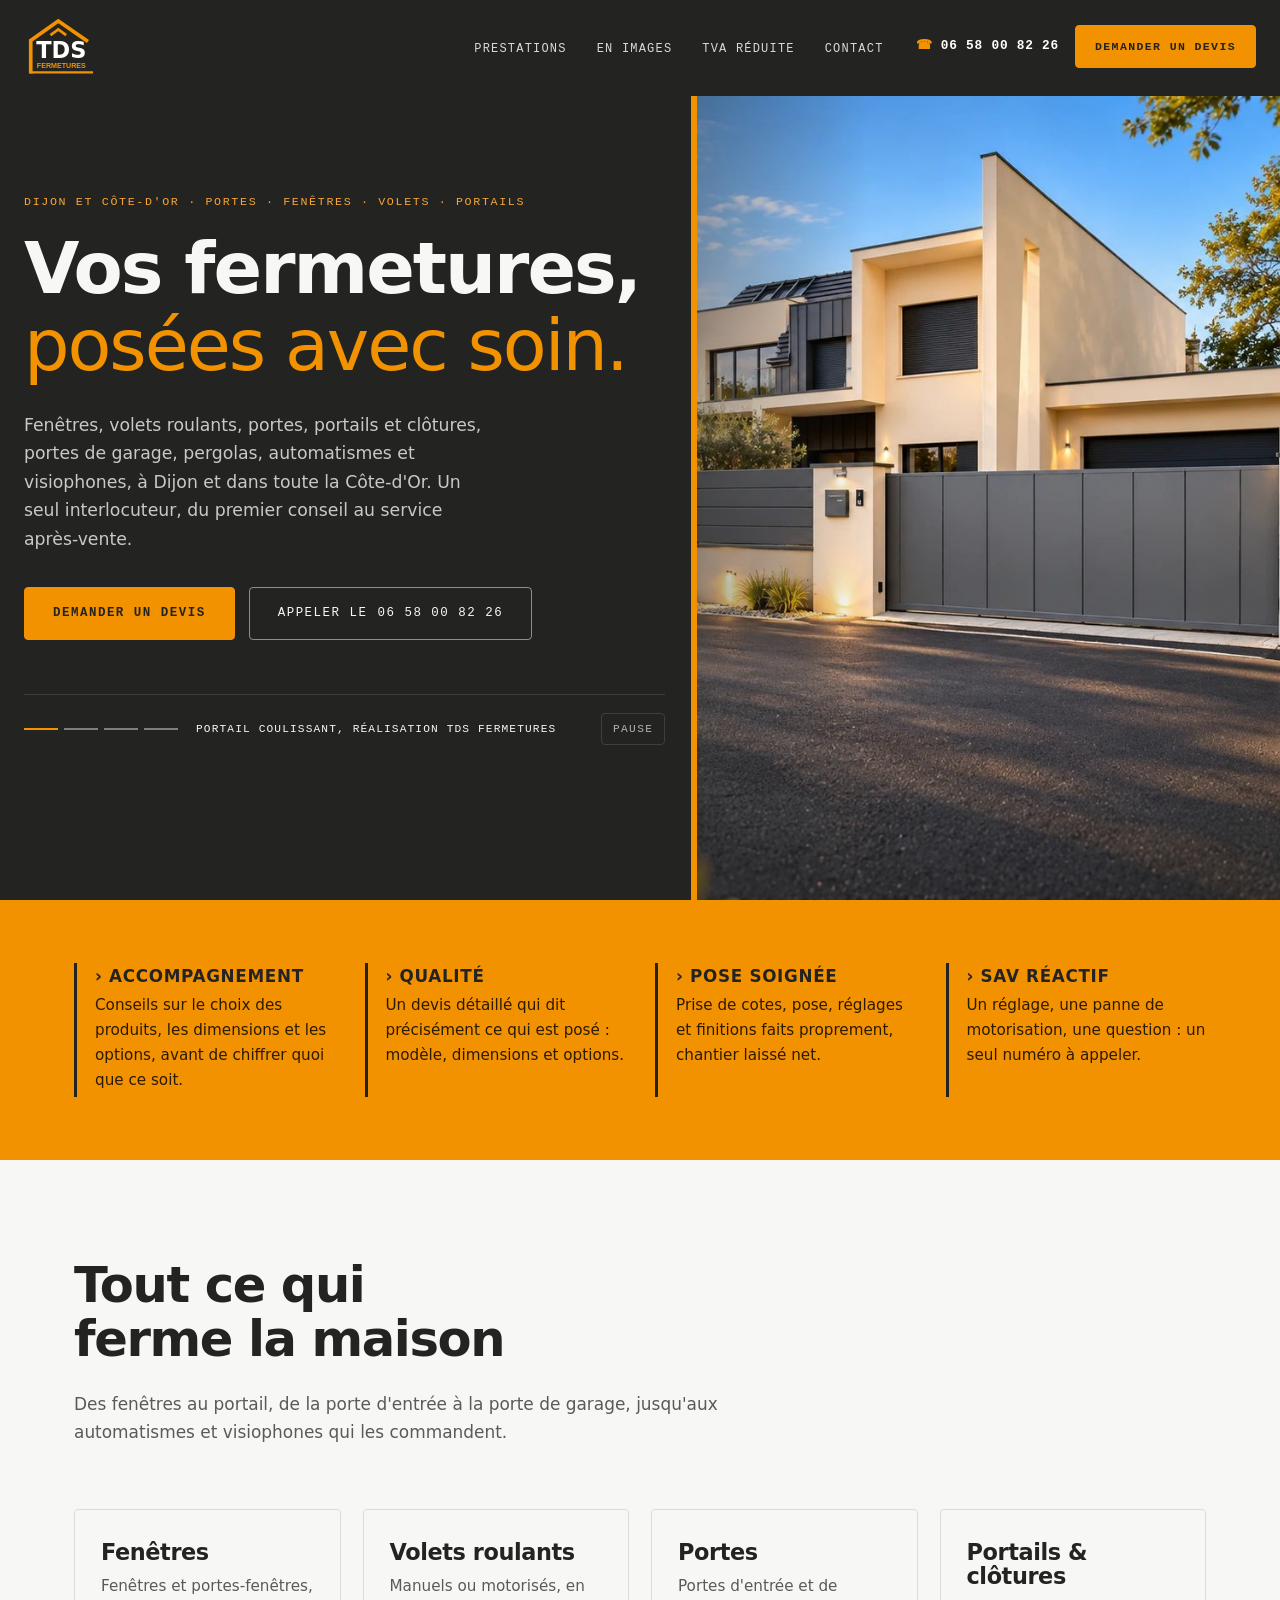
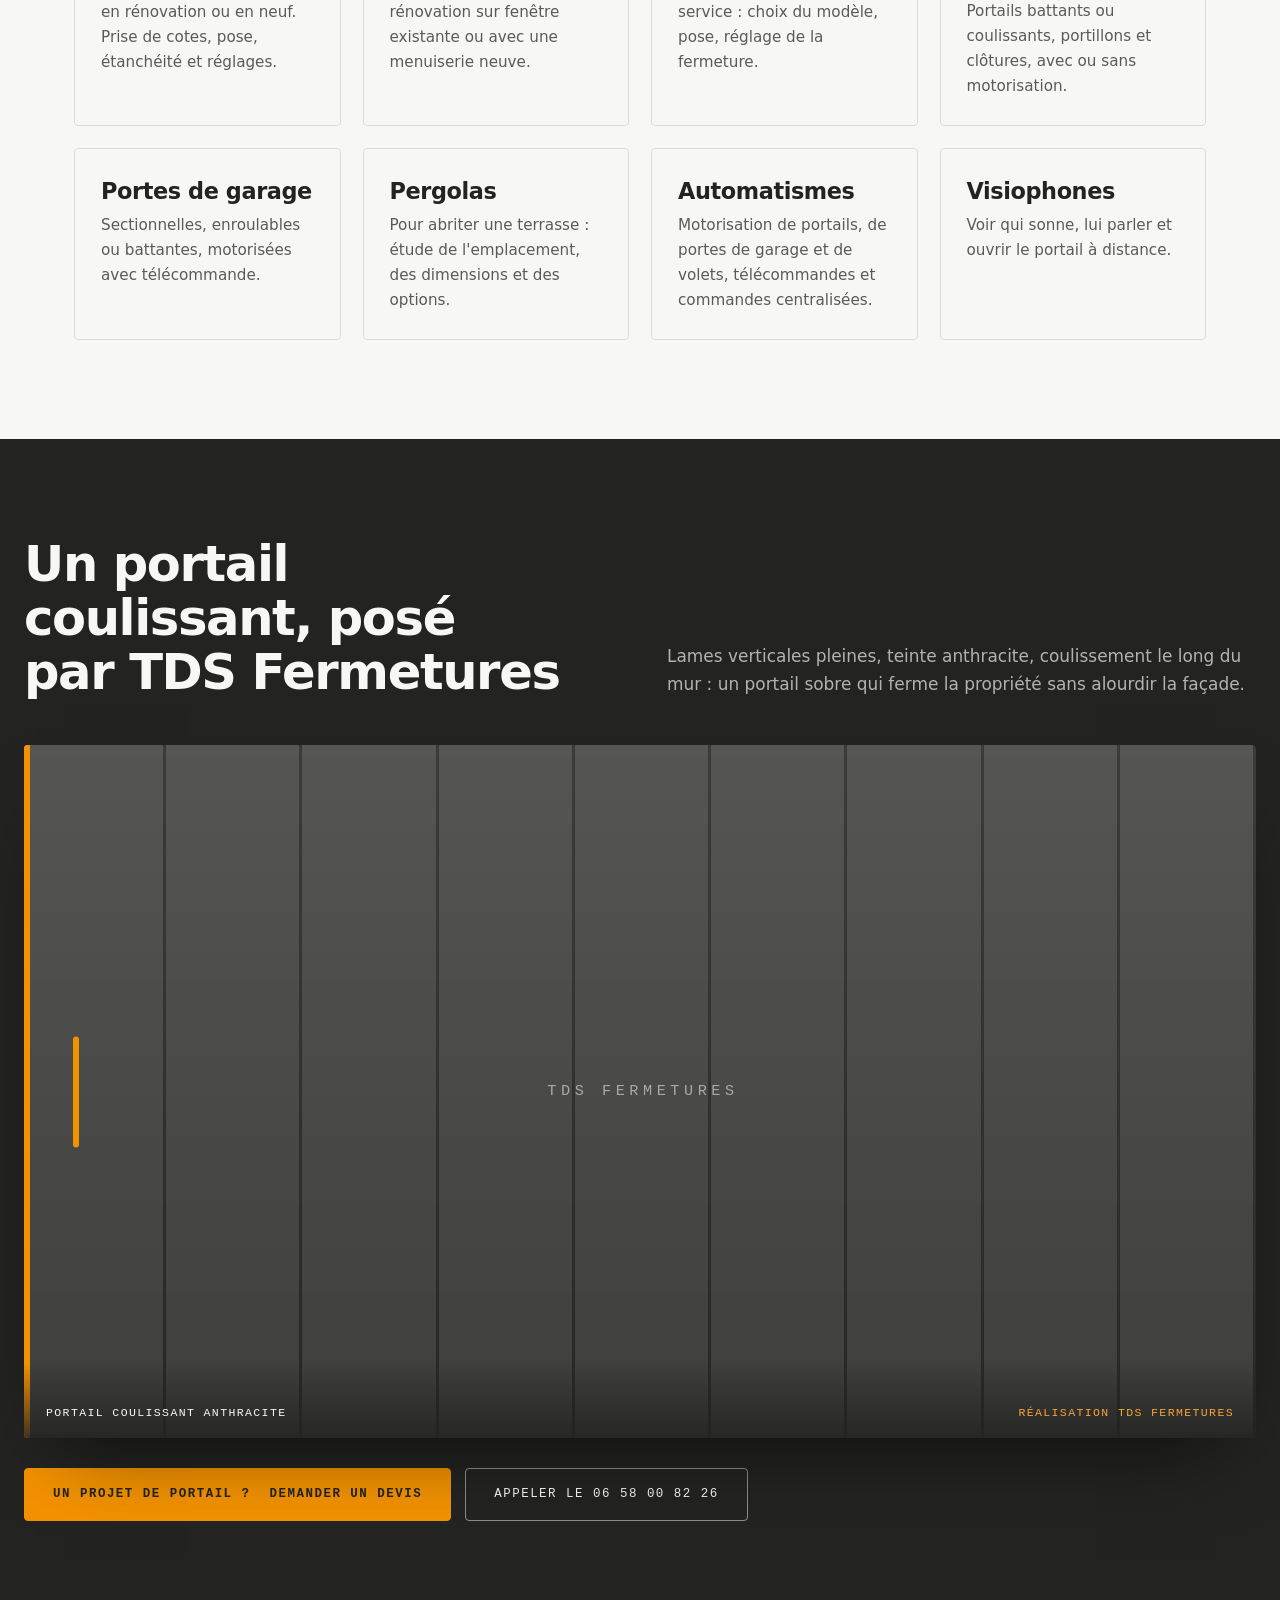
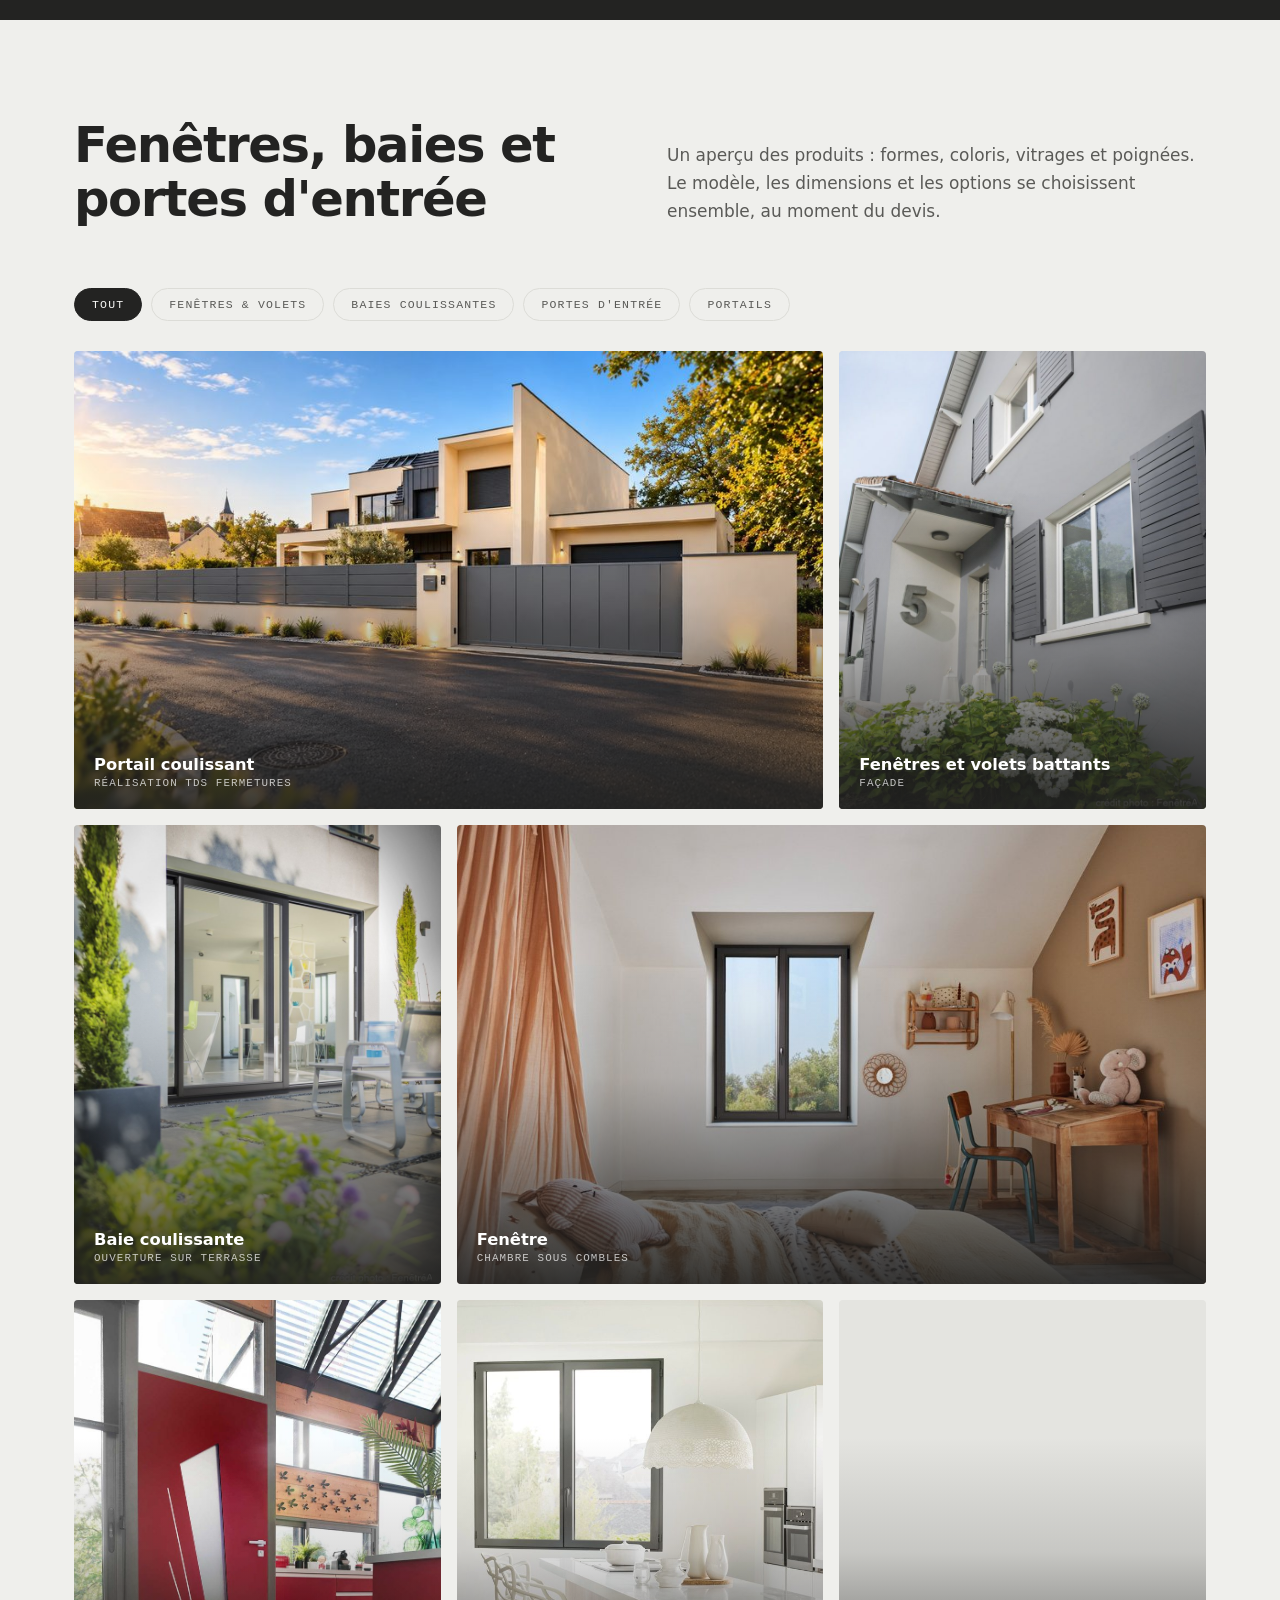
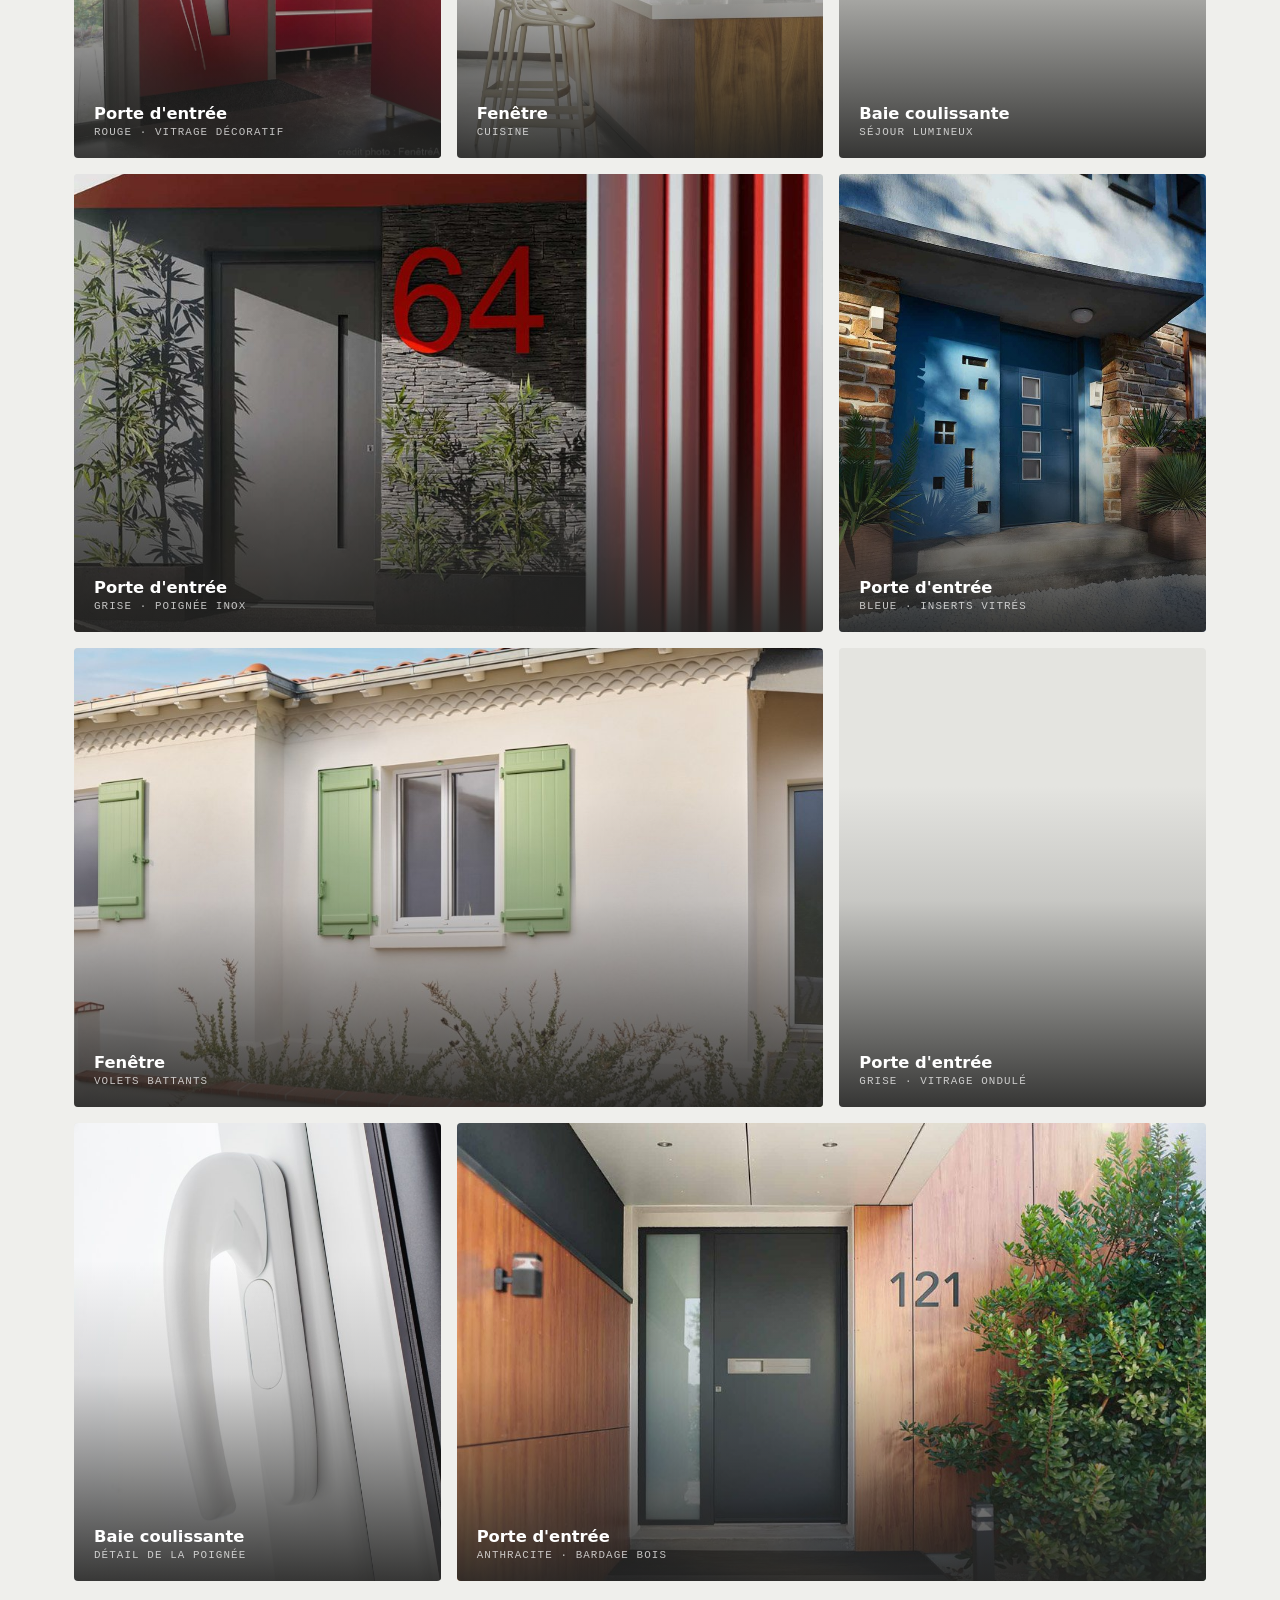
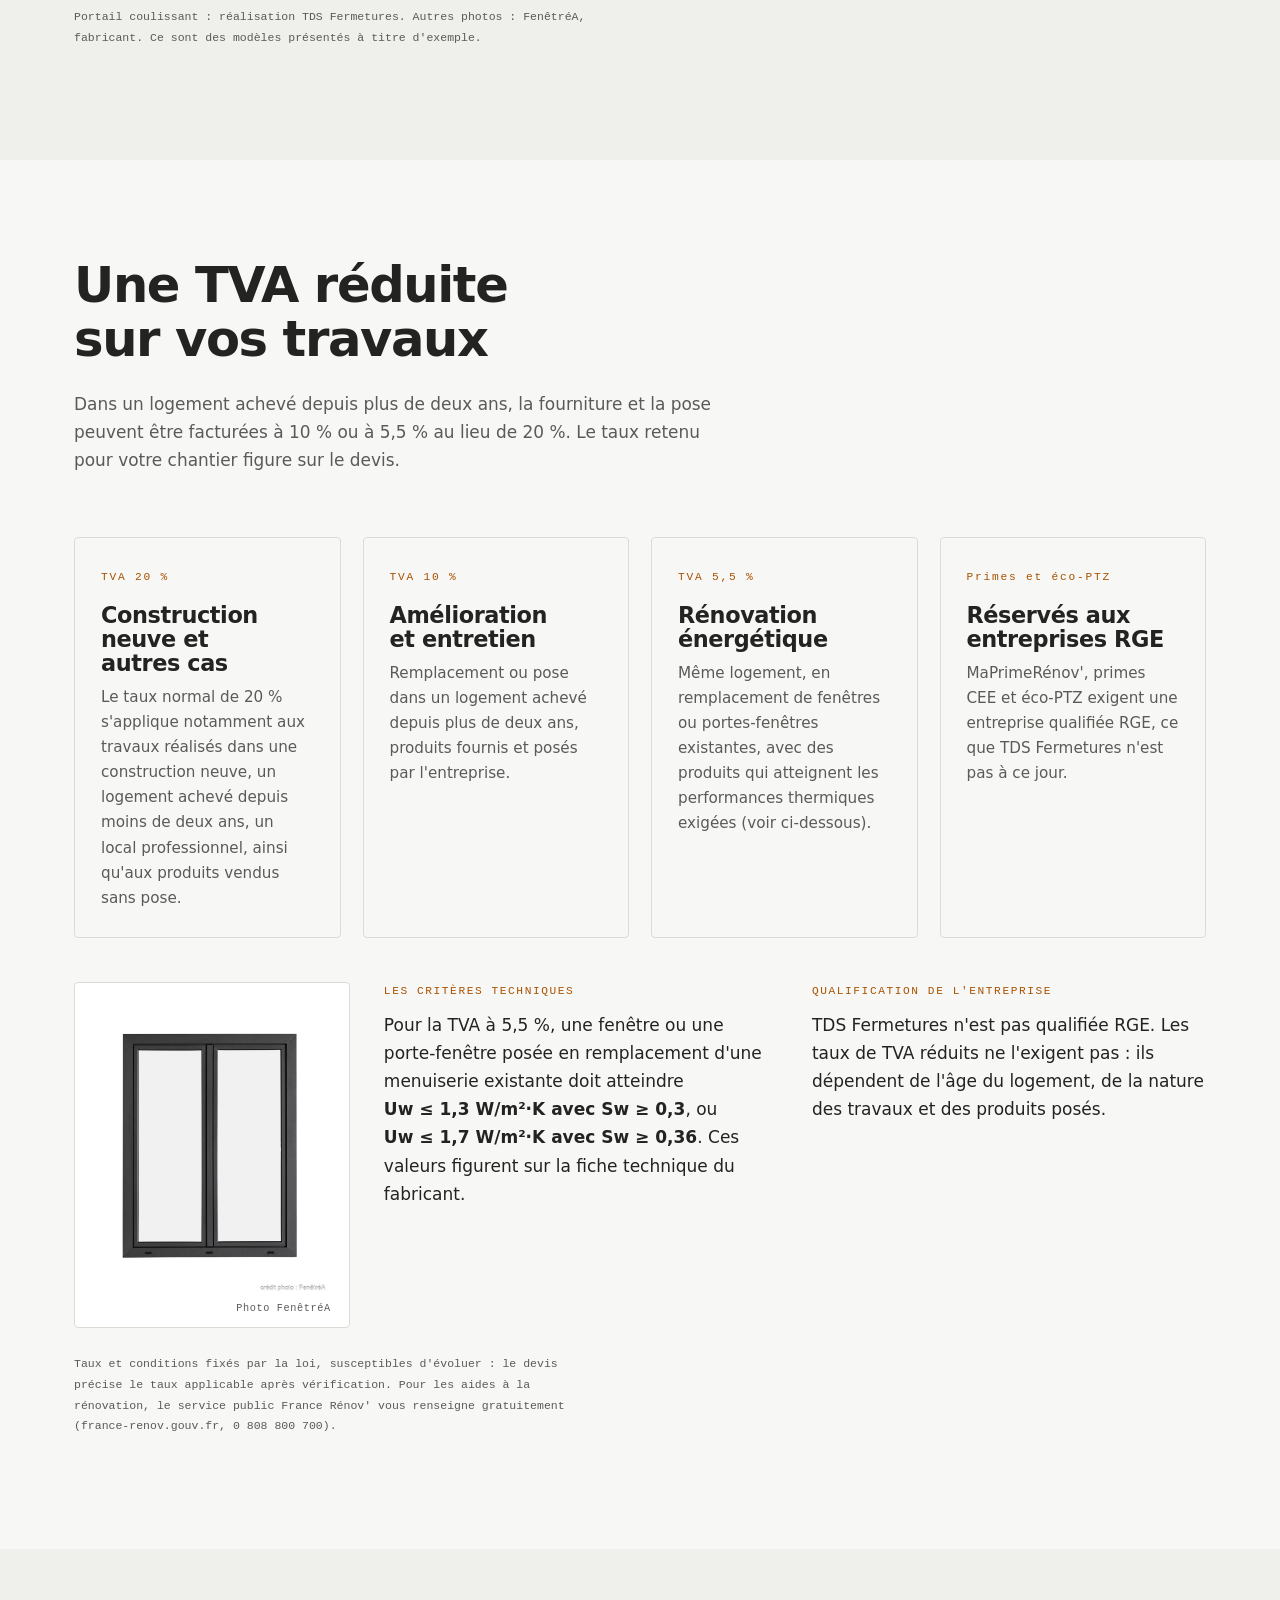
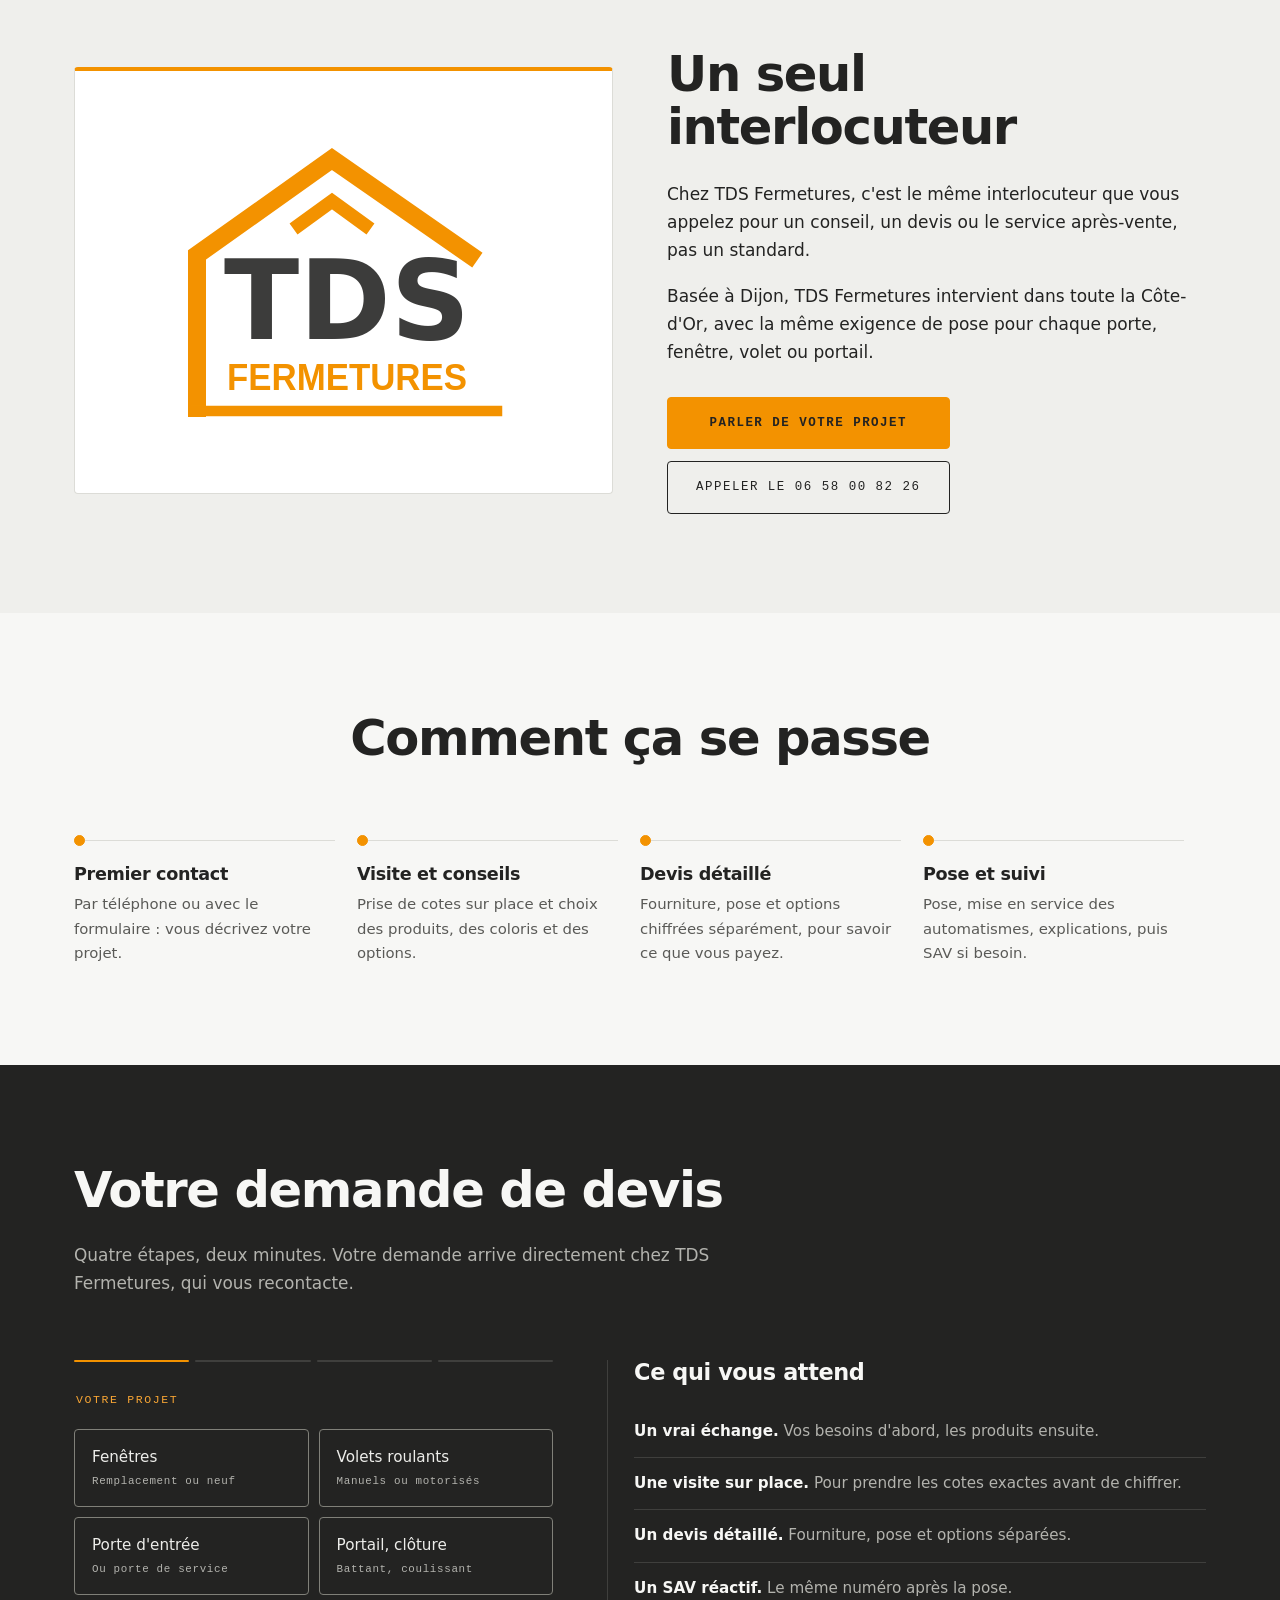
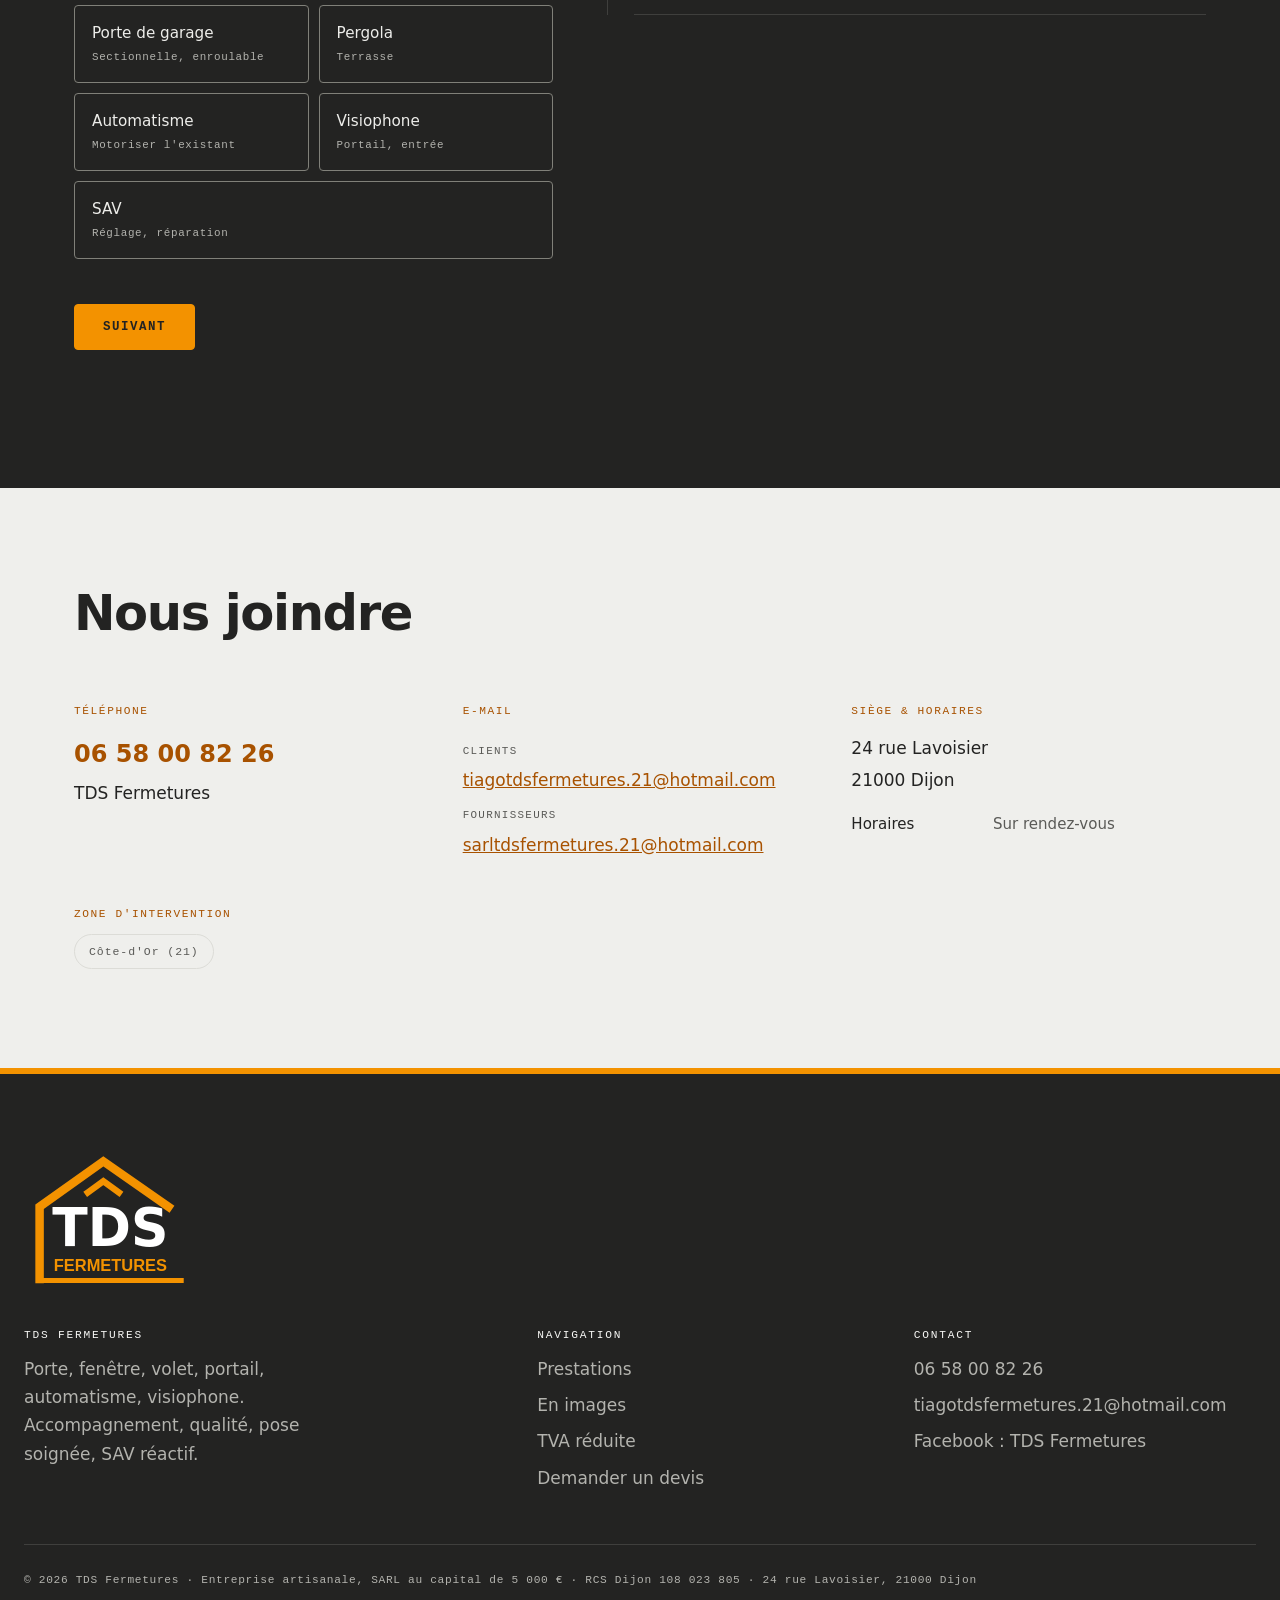
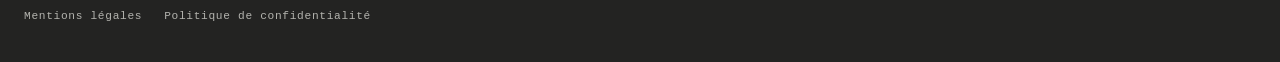
==== commit a22bc081: "Retrait des détails qui font « site généré » - Numérotations 01, 02… : prestations, « Ce qui vous at" ====
--- a/index.html
+++ b/index.html
@@ -12,7 +12,7 @@
 <link rel="canonical" href="https://tds-fermetures.fr/">
 <meta property="og:type" content="website">
 <meta property="og:site_name" content="TDS Fermetures">
-<meta property="og:title" content="TDS Fermetures — Fenêtres, volets, portes et portails à Dijon et en Côte-d'Or">
+<meta property="og:title" content="TDS Fermetures | Fenêtres, volets, portes et portails à Dijon et en Côte-d'Or">
 <meta property="og:description" content="Pose de fenêtres, volets, portes, portails et automatismes à Dijon et en Côte-d'Or. Devis au 06 58 00 82 26.">
 <meta property="og:locale" content="fr_FR">
 <meta property="og:url" content="https://tds-fermetures.fr/">
@@ -24,7 +24,7 @@
 <meta name="theme-color" content="#F39200">
 <link rel="icon" href="assets/favicon.svg" type="image/svg+xml">
 <link rel="apple-touch-icon" href="assets/apple-touch-icon.png">
-<link rel="stylesheet" href="assets/css/style.css?v=20261113">
+<link rel="stylesheet" href="assets/css/style.css?v=20261126">
 <!-- Sans JavaScript, les blocs qui apparaissent au défilement restent visibles. -->
 <noscript><style>.apparait{opacity:1;transform:none}.hero__repere,.devis__pied,.devis__jauge,#formDevis .volet,.burger{display:none}</style></noscript>
 
@@ -59,7 +59,7 @@
 <!-- ===================== EN-TÊTE ===================== -->
 <header class="entete" id="entete">
   <div class="wrap-large nav">
-    <a href="#principal" class="marque" aria-label="TDS Fermetures — accueil">
+    <a href="#principal" class="marque" aria-label="TDS Fermetures, accueil">
       <!-- Logo en ligne : « TDS » prend la couleur du texte de l'en-tête
            (blanc sur la photo, anthracite une fois l'en-tête posé). -->
       <svg class="marque__logo" viewBox="0 0 240 196" aria-hidden="true" focusable="false">
@@ -111,13 +111,12 @@
   <!-- ===================== HERO ===================== -->
   <section class="hero" id="accueil">
     <div class="hero__cadre">
-      <div class="grille-plan" aria-hidden="true"></div>
 
       <!-- Photos de l'accueil, en fondu enchaîné (content/site.json,
            hero.photos). Seule la première se charge avec la page. -->
       <div class="hero__visuel">
         <div class="hero__photos" data-cms-list="hero.photos">
-          <figure class="hero__photo est-active" data-legende="Portail coulissant — réalisation TDS Fermetures">
+          <figure class="hero__photo est-active" data-legende="Portail coulissant, réalisation TDS Fermetures">
             <img src="assets/images/realisation-portail-coulissant.jpg" alt="Portail coulissant anthracite à lames verticales posé par TDS Fermetures devant une maison contemporaine" style="object-position: 66% 50%;" fetchpriority="high" decoding="async">
           </figure>
           <figure class="hero__photo" data-legende="Fenêtres et volets battants" data-credit="Photo FenêtréA">
@@ -152,22 +151,12 @@
         <div class="hero__repere" id="repereAccueil">
           <div class="hero__jauge" role="group" aria-label="Choisir la photo affichée"></div>
           <p class="hero__legende" aria-live="polite">
-            <span class="hero__legende-num">01 / 04</span>
-            <span class="hero__legende-texte">Portail coulissant — réalisation TDS Fermetures</span>
+            <span class="hero__legende-texte">Portail coulissant, réalisation TDS Fermetures</span>
             <span class="hero__legende-credit" hidden></span>
           </p>
           <button type="button" class="hero__pause">Pause</button>
         </div>
       </div>
-
-      <aside class="cartouche" aria-label="Fiche de l'entreprise">
-        <dl>
-          <dt>Entreprise</dt><dd data-cms="cartouche.entreprise">TDS Fermetures</dd>
-          <dt>Téléphone</dt><dd data-cms="infos.telephone">06 58 00 82 26</dd>
-          <dt>Métier</dt><dd data-cms="cartouche.metier">Fermetures &amp; automatismes</dd>
-          <dt>Après la pose</dt><dd data-cms="cartouche.sav">SAV réactif</dd>
-        </dl>
-      </aside>
 
     </div>
   </section>
@@ -202,7 +191,6 @@
   <section class="section" id="prestations">
     <div class="wrap">
       <div class="tete">
-        <span class="annot apparait">Prestations</span>
         <h2 class="apparait d1" data-cms="prestations.titre">Tout ce qui ferme la maison</h2>
         <p class="apparait d1" data-cms="prestations.texte">
           Des fenêtres au portail, de la porte d'entrée à la porte de garage,
@@ -211,58 +199,50 @@
       </div>
 
       <div class="metiers metiers--quatre apparait d1" data-cms-list="prestations.liste">
-        <article class="metier" data-tilt>
-          <div class="metier__profondeur">
-            <span class="metier__num">01</span>
+        <article class="metier">
+          <div class="metier__profondeur">
             <h3>Fenêtres</h3>
             <p>Fenêtres et portes-fenêtres, en rénovation ou en neuf. Prise de cotes, pose, étanchéité et réglages.</p>
           </div>
         </article>
-        <article class="metier" data-tilt>
-          <div class="metier__profondeur">
-            <span class="metier__num">02</span>
+        <article class="metier">
+          <div class="metier__profondeur">
             <h3>Volets roulants</h3>
             <p>Manuels ou motorisés, en rénovation sur fenêtre existante ou avec une menuiserie neuve.</p>
           </div>
         </article>
-        <article class="metier" data-tilt>
-          <div class="metier__profondeur">
-            <span class="metier__num">03</span>
+        <article class="metier">
+          <div class="metier__profondeur">
             <h3>Portes</h3>
             <p>Portes d'entrée et de service : choix du modèle, pose, réglage de la fermeture.</p>
           </div>
         </article>
-        <article class="metier" data-tilt>
-          <div class="metier__profondeur">
-            <span class="metier__num">04</span>
+        <article class="metier">
+          <div class="metier__profondeur">
             <h3>Portails &amp; clôtures</h3>
             <p>Portails battants ou coulissants, portillons et clôtures, avec ou sans motorisation.</p>
           </div>
         </article>
-        <article class="metier" data-tilt>
-          <div class="metier__profondeur">
-            <span class="metier__num">05</span>
+        <article class="metier">
+          <div class="metier__profondeur">
             <h3>Portes de garage</h3>
             <p>Sectionnelles, enroulables ou battantes, motorisées avec télécommande.</p>
           </div>
         </article>
-        <article class="metier" data-tilt>
-          <div class="metier__profondeur">
-            <span class="metier__num">06</span>
+        <article class="metier">
+          <div class="metier__profondeur">
             <h3>Pergolas</h3>
             <p>Pour abriter une terrasse : étude de l'emplacement, des dimensions et des options.</p>
           </div>
         </article>
-        <article class="metier" data-tilt>
-          <div class="metier__profondeur">
-            <span class="metier__num">07</span>
+        <article class="metier">
+          <div class="metier__profondeur">
             <h3>Automatismes</h3>
             <p>Motorisation de portails, de portes de garage et de volets, télécommandes et commandes centralisées.</p>
           </div>
         </article>
-        <article class="metier" data-tilt>
-          <div class="metier__profondeur">
-            <span class="metier__num">08</span>
+        <article class="metier">
+          <div class="metier__profondeur">
             <h3>Visiophones</h3>
             <p>Voir qui sonne, lui parler et ouvrir le portail à distance.</p>
           </div>
@@ -278,11 +258,9 @@
        Sans JavaScript ou en mouvement réduit : la photo et le cadre
        s'affichent directement. -->
   <section class="section section--encre rea" id="realisation" aria-labelledby="titreRealisation">
-    <div class="grille-plan" aria-hidden="true"></div>
     <div class="wrap-large">
       <div class="tete tete--large rea__tete">
         <div>
-          <span class="annot apparait">Réalisation</span>
           <h2 class="apparait d1" id="titreRealisation" data-cms="realisation.titre">Un portail coulissant, posé par TDS Fermetures</h2>
         </div>
         <p class="apparait d1" data-cms="realisation.texte">
@@ -329,7 +307,6 @@
     <div class="wrap">
       <div class="tete tete--large">
         <div>
-          <span class="annot apparait">En images</span>
           <h2 class="apparait d1" data-cms="chantiers.titre">Fenêtres, baies et portes d'entrée</h2>
         </div>
         <p class="apparait d1" data-cms="chantiers.texte">
@@ -442,7 +419,7 @@
 
       <p class="note-honnete apparait" data-cms="chantiers.mention" data-cms-optional>
         Portail coulissant : réalisation TDS Fermetures. Autres photos : FenêtréA,
-        fabricant — modèles présentés à titre d'exemple.
+        fabricant. Ce sont des modèles présentés à titre d'exemple.
       </p>
     </div>
   </section>
@@ -454,7 +431,6 @@
   <section class="section" id="aides">
     <div class="wrap">
       <div class="tete">
-        <span class="annot apparait">TVA réduite</span>
         <h2 class="apparait d1" data-cms="aides.titre">Une TVA réduite sur vos travaux</h2>
         <p class="apparait d1" data-cms="aides.texte">
           Dans un logement achevé depuis plus de deux ans, la fourniture et la pose
@@ -464,28 +440,28 @@
       </div>
 
       <div class="metiers metiers--quatre apparait d1" data-cms-list="aides.dispositifs">
-        <article class="metier" data-tilt>
+        <article class="metier">
           <div class="metier__profondeur">
             <span class="metier__num">TVA 20 %</span>
             <h3>Construction neuve et autres cas</h3>
             <p>Le taux normal de 20 % s'applique notamment aux travaux réalisés dans une construction neuve, un logement achevé depuis moins de deux ans, un local professionnel, ainsi qu'aux produits vendus sans pose.</p>
           </div>
         </article>
-        <article class="metier" data-tilt>
+        <article class="metier">
           <div class="metier__profondeur">
             <span class="metier__num">TVA 10 %</span>
             <h3>Amélioration et entretien</h3>
             <p>Remplacement ou pose dans un logement achevé depuis plus de deux ans, produits fournis et posés par l'entreprise.</p>
           </div>
         </article>
-        <article class="metier" data-tilt>
+        <article class="metier">
           <div class="metier__profondeur">
             <span class="metier__num">TVA 5,5 %</span>
             <h3>Rénovation énergétique</h3>
             <p>Même logement, en remplacement de fenêtres ou portes-fenêtres existantes, avec des produits qui atteignent les performances thermiques exigées (voir ci‑dessous).</p>
           </div>
         </article>
-        <article class="metier" data-tilt>
+        <article class="metier">
           <div class="metier__profondeur">
             <span class="metier__num">Primes et éco‑PTZ</span>
             <h3>Réservés aux entreprises RGE</h3>
@@ -535,11 +511,10 @@
              alt="Logo TDS Fermetures" width="240" height="196" loading="lazy" decoding="async">
       </figure>
       <div>
-        <span class="annot apparait">L'entreprise</span>
         <h2 class="apparait d1" data-cms="entreprise.titre">Un seul interlocuteur</h2>
         <p class="apparait d1" data-cms="entreprise.paragraphe_1">
           Chez TDS Fermetures, c'est le même interlocuteur que vous appelez pour
-          un conseil, un devis ou le service après-vente — pas un standard.
+          un conseil, un devis ou le service après-vente, pas un standard.
         </p>
         <p class="apparait d2" data-cms="entreprise.paragraphe_2">
           Basée à Dijon, TDS Fermetures intervient dans toute la Côte-d'Or, avec
@@ -557,27 +532,22 @@
   <section class="section">
     <div class="wrap">
       <div class="tete tete--centre">
-        <span class="annot apparait">Déroulé</span>
         <h2 class="apparait d1" data-cms="processus.titre">Comment ça se passe</h2>
       </div>
       <div class="etapes apparait d1" data-cms-list="processus.etapes">
         <div class="etape">
-          <span class="etape__num">Étape 01</span>
           <h3>Premier contact</h3>
           <p>Par téléphone ou avec le formulaire : vous décrivez votre projet.</p>
         </div>
         <div class="etape">
-          <span class="etape__num">Étape 02</span>
           <h3>Visite et conseils</h3>
           <p>Prise de cotes sur place et choix des produits, des coloris et des options.</p>
         </div>
         <div class="etape">
-          <span class="etape__num">Étape 03</span>
           <h3>Devis détaillé</h3>
           <p>Fourniture, pose et options chiffrées séparément, pour savoir ce que vous payez.</p>
         </div>
         <div class="etape">
-          <span class="etape__num">Étape 04</span>
           <h3>Pose et suivi</h3>
           <p>Pose, mise en service des automatismes, explications, puis SAV si besoin.</p>
         </div>
@@ -587,10 +557,8 @@
 
   <!-- ===================== DEVIS ===================== -->
   <section class="section section--encre" id="devis">
-    <div class="grille-plan" aria-hidden="true"></div>
     <div class="wrap">
       <div class="tete">
-        <span class="annot apparait">Devis</span>
         <h2 class="apparait d1" data-cms="devis.titre">Votre demande de devis</h2>
         <p class="apparait d1" data-cms="devis.texte">
           Quatre étapes, deux minutes. Votre demande arrive directement chez
@@ -616,7 +584,7 @@
 
           <!-- Étape 1 -->
           <fieldset class="volet est-active" data-volet="1" style="border:0;padding:0;margin:0;">
-            <legend class="volet__titre">01 — Votre projet</legend>
+            <legend class="volet__titre">Votre projet</legend>
             <div class="choix">
               <label><input type="radio" name="ouvrage" value="Fenêtres" required> Fenêtres
                 <span class="choix__note">Remplacement ou neuf</span></label>
@@ -642,7 +610,7 @@
 
           <!-- Étape 2 -->
           <fieldset class="volet" data-volet="2" style="border:0;padding:0;margin:0;">
-            <legend class="volet__titre">02 — Le détail</legend>
+            <legend class="volet__titre">Le détail</legend>
             <div class="duo">
               <div class="champ">
                 <label for="quantite">Quantité ou dimensions</label>
@@ -685,7 +653,7 @@
 
           <!-- Étape 3 -->
           <fieldset class="volet" data-volet="3" style="border:0;padding:0;margin:0;">
-            <legend class="volet__titre">03 — Délai et lieu</legend>
+            <legend class="volet__titre">Délai et lieu</legend>
             <div class="champ">
               <label for="delai">Pour quand ?</label>
               <select id="delai" name="delai">
@@ -714,7 +682,7 @@
 
           <!-- Étape 4 -->
           <fieldset class="volet" data-volet="4" style="border:0;padding:0;margin:0;">
-            <legend class="volet__titre">04 — Vos coordonnées</legend>
+            <legend class="volet__titre">Vos coordonnées</legend>
             <div class="duo">
               <div class="champ">
                 <label for="nom">Nom <span class="obl">*</span></label>
@@ -774,10 +742,10 @@
         <aside class="devis__aparte apparait d2">
           <h3 data-cms="devis.aparte_titre">Ce qui vous attend</h3>
           <ul data-cms-list="devis.garanties">
-            <li><span>01</span><div><strong>Un vrai échange.</strong> Vos besoins d'abord, les produits ensuite.</div></li>
-            <li><span>02</span><div><strong>Une visite sur place.</strong> Pour prendre les cotes exactes avant de chiffrer.</div></li>
-            <li><span>03</span><div><strong>Un devis détaillé.</strong> Fourniture, pose et options séparées.</div></li>
-            <li><span>04</span><div><strong>Un SAV réactif.</strong> Le même numéro après la pose.</div></li>
+            <li><div><strong>Un vrai échange.</strong> Vos besoins d'abord, les produits ensuite.</div></li>
+            <li><div><strong>Une visite sur place.</strong> Pour prendre les cotes exactes avant de chiffrer.</div></li>
+            <li><div><strong>Un devis détaillé.</strong> Fourniture, pose et options séparées.</div></li>
+            <li><div><strong>Un SAV réactif.</strong> Le même numéro après la pose.</div></li>
           </ul>
         </aside>
       </div>
@@ -790,7 +758,6 @@
   <section class="section" id="avis" hidden>
     <div class="wrap">
       <div class="tete tete--centre">
-        <span class="annot apparait">Avis</span>
         <h2 class="apparait d1" data-cms="avis_titre">Ce qu'en disent les clients</h2>
       </div>
       <div class="avis-grille apparait d1" data-cms-list="avis"></div>
@@ -802,7 +769,6 @@
   <section class="section section--papier2" id="infos">
     <div class="wrap">
       <div class="tete">
-        <span class="annot apparait">Contact</span>
         <h2 class="apparait d1" data-cms="infos.titre">Nous joindre</h2>
       </div>
       <div class="infos-grille apparait d1">
@@ -878,7 +844,7 @@
       </div>
     </div>
     <div class="pied__bas">
-      <span>&copy; <span id="annee">2026</span> <span data-cms="marque.nom">TDS Fermetures</span> — Entreprise artisanale, SARL au capital de 5 000 € — RCS Dijon 108 023 805 — 24 rue Lavoisier, 21000 Dijon</span>
+      <span>&copy; <span id="annee">2026</span> <span data-cms="marque.nom">TDS Fermetures</span> · Entreprise artisanale, SARL au capital de 5 000 € · RCS Dijon 108 023 805 · 24 rue Lavoisier, 21000 Dijon</span>
       <div class="pied__legal">
         <a href="mentions-legales.html">Mentions légales</a>
         <a href="politique-de-confidentialite.html">Politique de confidentialité</a>
@@ -903,7 +869,7 @@
   <a href="#devis" class="btn btn--plein">Demander un devis</a>
 </div>
 
-<script src="assets/js/content.js?v=20261113"></script>
-<script src="assets/js/main.js?v=20261113"></script>
+<script src="assets/js/content.js?v=20261126"></script>
+<script src="assets/js/main.js?v=20261126"></script>
 </body>
 </html>
--- a/assets/css/style.css
+++ b/assets/css/style.css
@@ -118,7 +118,7 @@
 .section--encre p { color: var(--texte-doux-sur-encre); }
 .section--papier2 { background: var(--papier-2); }
 
-/* Annotation technique — la signature typographique du template. */
+/* Surtitre de l'accueil (zone et métiers). */
 .annot {
   display: inline-flex; align-items: center; gap: 9px;
   font-family: var(--font-mono);
@@ -126,26 +126,13 @@
   color: var(--plan-texte);
   margin: 0 0 18px;
 }
-.annot::before {
-  content: ""; width: 26px; height: 1px; background: currentColor; flex: none;
-}
 .section--encre .annot { color: var(--plan-sur-encre); }
 
 .tete { max-width: 660px; margin-bottom: clamp(38px, 6vw, 62px); }
 .tete--centre { margin-left: auto; margin-right: auto; text-align: center; }
-.tete--centre .annot { justify-content: center; }
 .tete p { color: var(--texte-doux); font-size: 1.06rem; }
 .section--encre .tete p { color: var(--texte-doux-sur-encre); }
 
-/* Grille de plan, en fond des sections sombres. */
-.grille-plan {
-  position: absolute; inset: 0; pointer-events: none; opacity: 0.32;
-  background-image:
-    linear-gradient(to right, rgba(243, 146, 0, 0.07) 1px, transparent 1px),
-    linear-gradient(to bottom, rgba(243, 146, 0, 0.07) 1px, transparent 1px);
-  background-size: 56px 56px;
-  mask-image: radial-gradient(ellipse 80% 60% at 50% 40%, #000 30%, transparent 78%);
-}
 
 /* =========================================================================
    BOUTONS
@@ -297,7 +284,6 @@
   background: linear-gradient(to bottom, rgba(35, 35, 34, 0.7), rgba(35, 35, 34, 0));
   pointer-events: none;
 }
-.hero .grille-plan { right: var(--visuel); opacity: 0.5; }
 
 .hero__visuel {
   position: absolute; top: 0; right: 0; bottom: 0; width: var(--visuel);
@@ -366,7 +352,6 @@
 }
 .hero__jauge button[aria-current="true"]::before { background: var(--bois-sur-encre); }
 .hero__legende { margin: 0; display: flex; gap: 12px; flex-wrap: wrap; text-transform: uppercase; flex: 1 1 240px; }
-.hero__legende-num { color: var(--plan-sur-encre); }
 .hero__legende-texte { color: var(--papier); }
 .hero__legende-credit { color: var(--texte-doux-sur-encre); text-transform: none; letter-spacing: 0.04em; }
 .hero__pause {
@@ -377,27 +362,10 @@
 }
 /* Une seule photo : rien à faire défiler. */
 .hero__repere.est-fixe .hero__jauge,
-.hero__repere.est-fixe .hero__legende-num,
 .hero__repere.est-fixe .hero__pause { display: none; }
 /* Aucune photo : le texte reprend toute la largeur. */
 .hero--sans-photo .hero__contenu > * { max-width: none; }
-.hero--sans-photo .grille-plan { right: 0; }
-
-/* Cartouche de plan : la « fiche technique » du hero. */
-.cartouche {
-  /* Aligné sur le bord droit du contenu de l'en-tête, même sur très grand écran. */
-  position: absolute; bottom: 40px; z-index: 5;
-  right: max(var(--gouttiere), calc((100vw - var(--largeur-large)) / 2 + var(--gouttiere)));
-  width: max-content;
-  border: 1px solid rgba(243, 146, 0, 0.45);
-  background: rgba(35, 35, 34, 0.86);
-  padding: 16px 20px; border-radius: var(--rayon);
-  font-family: var(--font-mono); font-size: 0.7rem; line-height: 1.9;
-  color: var(--plan-sur-encre); letter-spacing: 0.06em;
-}
-.cartouche dl { display: grid; grid-template-columns: auto 1fr; gap: 2px 14px; margin: 0; }
-.cartouche dt { color: rgba(247, 165, 52, 0.85); }
-.cartouche dd { margin: 0; color: var(--papier); text-align: right; }
+
 
 /* =========================================================================
    SAVOIR-FAIRE — cartes en relief 3D
@@ -413,7 +381,7 @@
   background: var(--papier);
   border: 1px solid var(--ligne);
   border-radius: var(--rayon);
-  transition: transform 0.25s ease-out, box-shadow var(--transition), border-color var(--transition);
+  transition: box-shadow var(--transition), border-color var(--transition);
 }
 .metier__num {
   font-family: var(--font-mono); font-size: 0.7rem; letter-spacing: 0.16em;
@@ -586,11 +554,7 @@
   background: var(--papier); border: 1px solid var(--bois);
 }
 .etape.est-vue::after { background: var(--bois); }
-.etape__num {
-  display: block; margin: 38px 0 12px;
-  font-family: var(--font-mono); font-size: 0.7rem; letter-spacing: 0.16em; color: var(--bois-texte);
-}
-.etape h3 { font-size: 1.1rem; margin-bottom: 8px; }
+.etape h3 { font-size: 1.1rem; margin: 38px 0 8px; }
 .etape p { color: var(--texte-doux); font-size: 0.93rem; margin: 0; }
 
 /* =========================================================================
@@ -674,7 +638,6 @@
   display: flex; gap: 13px;
 }
 .devis__aparte li strong { color: var(--papier); font-weight: 600; }
-.devis__aparte li span:first-child { color: var(--bois-sur-encre); font-family: var(--font-mono); font-size: 0.72rem; padding-top: 3px; }
 
 /* =========================================================================
    AVIS / INFOS / PIED
@@ -824,7 +787,7 @@
   .etape { padding: 0 0 4px; }
   .etape::before { display: none; }
   .etape::after { top: 26px; }
-  .etape__num { margin-top: 22px; padding-left: 24px; }
+  .etape h3 { margin-top: 22px; }
   .etape h3, .etape p { padding-left: 24px; }
 
   .pied__cols { grid-template-columns: 1fr; }
@@ -856,7 +819,6 @@
 .marque__logo { height: 60px; width: auto; transform-origin: left center; transition: transform var(--transition); }
 .entete.est-pose .marque__logo { transform: scale(0.84); }
 .hero .annot { color: var(--plan-sur-encre); }
-.cartouche dt, .cartouche dd { white-space: nowrap; }
 .entete:not(.est-pose) .marque { color: #fff; }
 .entete.est-pose { background: #fff; }
 .entete__tel {
@@ -884,9 +846,8 @@
 .engagement h3::before { content: "› "; font-weight: 900; }
 .engagement p { margin: 0; font-size: 0.95rem; color: #2c1a00; }
 
-/* Cartes de prestation : la pastille numérotée passe à l'orange. */
+/* Étiquette des cartes TVA (taux). */
 .metier__num { color: var(--bois-texte); }
-.metier { border-top: 3px solid var(--bois); }
 
 /* Contact. */
 .lien-fort { font-size: 1.5rem; font-weight: 800; color: var(--encre); text-decoration: none; }
@@ -910,10 +871,8 @@
   gap: 34px; align-items: start;
 }
 .aides__produit { align-self: center; }
-/* La carte « Primes et éco-PTZ » décrit une exclusion : liseré anthracite. */
-#aides .metier:last-child { border-top-color: var(--encre); }
 .aides__produit {
-  margin: 0; background: #fff; border: 1px solid var(--ligne); border-top: 3px solid var(--bois);
+  margin: 0; background: #fff; border: 1px solid var(--ligne);
   border-radius: var(--rayon); padding: 18px 18px 10px;
 }
 .aides__produit img { width: 100%; max-width: 240px; height: auto; margin: 0 auto; }
@@ -981,10 +940,6 @@
     background: linear-gradient(to bottom, rgba(35, 35, 34, 0.9) 0%, rgba(35, 35, 34, 0.8) 55%, rgba(35, 35, 34, 0.42) 100%);
   }
   .hero__contenu > * { max-width: 620px; }
-  .hero .grille-plan { display: none; }
-  /* Plus de place à côté du texte : le cartouche recouvrait la légende et
-     le bouton Pause du diaporama. */
-  .cartouche { display: none; }
 }
 @media (max-width: 860px) {
   .engagements { grid-template-columns: repeat(2, 1fr); }
@@ -1020,7 +975,6 @@
     transition-duration: 0.001ms !important;
   }
   .apparait { opacity: 1; transform: none; }
-  .metier { transform: none !important; }
 }
 
 /* =========================================================================
@@ -1065,7 +1019,10 @@
   .entete { position: absolute; }
   .anim-portail .rea__portail { display: none; }
   .anim-portail .rea__photo img, .anim-portail .rea__cadre i, .anim-portail .rea__etiquette { opacity: 1; transform: none; }
-  .hero__repere, .appel-mobile, .visionneuse, .devis__pied, .filtres, .burger, .cartouche, .grille-plan { display: none !important; }
+  .hero__repere, .appel-mobile, .visionneuse, .devis__pied, .filtres, .burger { display: none !important; }
   .hero, .section--encre, .pied { background: #fff !important; color: #232322 !important; }
   .hero h1, .hero__texte, .section--encre h2, .section--encre h3, .section--encre p, .btn--clair { color: #232322 !important; }
 }
+
+/* Page 404 : le code d'erreur, discret au-dessus du titre. */
+.erreur-code { font-family: var(--font-mono); font-size: 0.75rem; color: var(--texte-doux); margin: 0 0 12px; }
